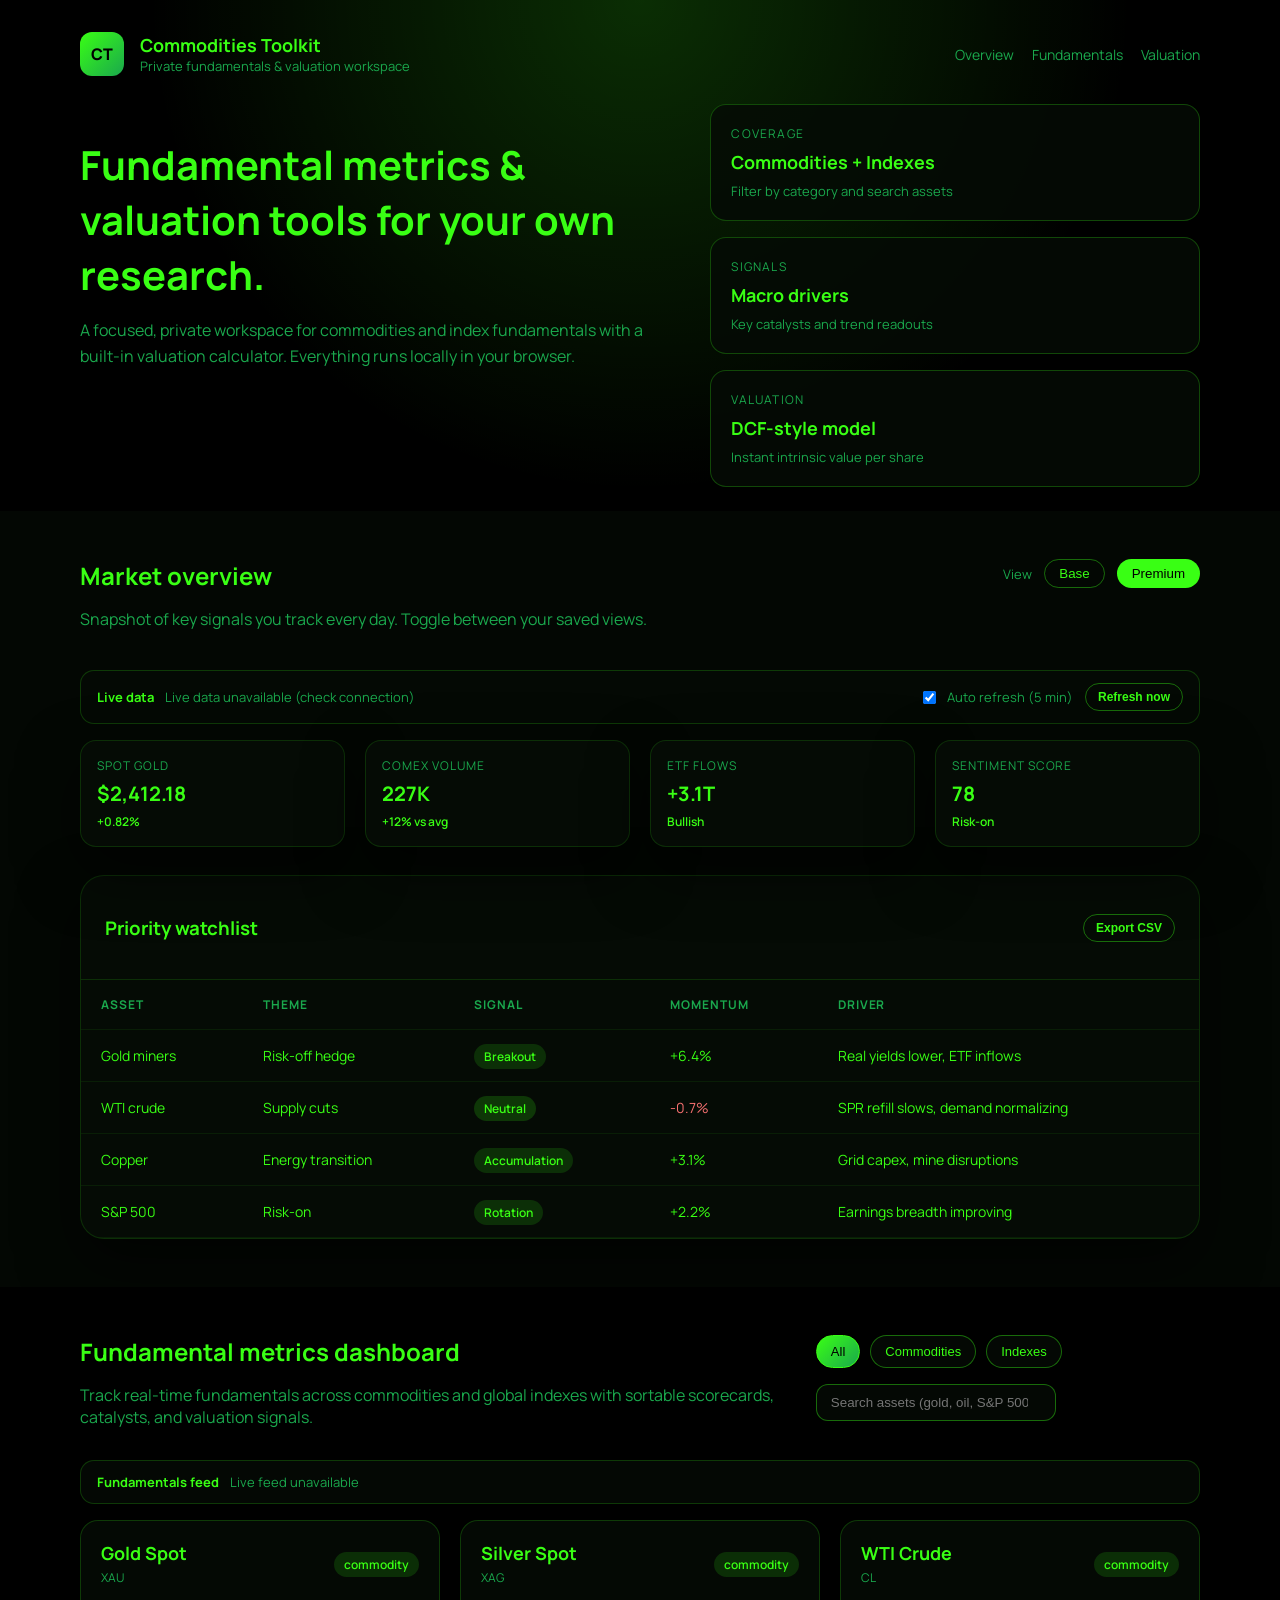
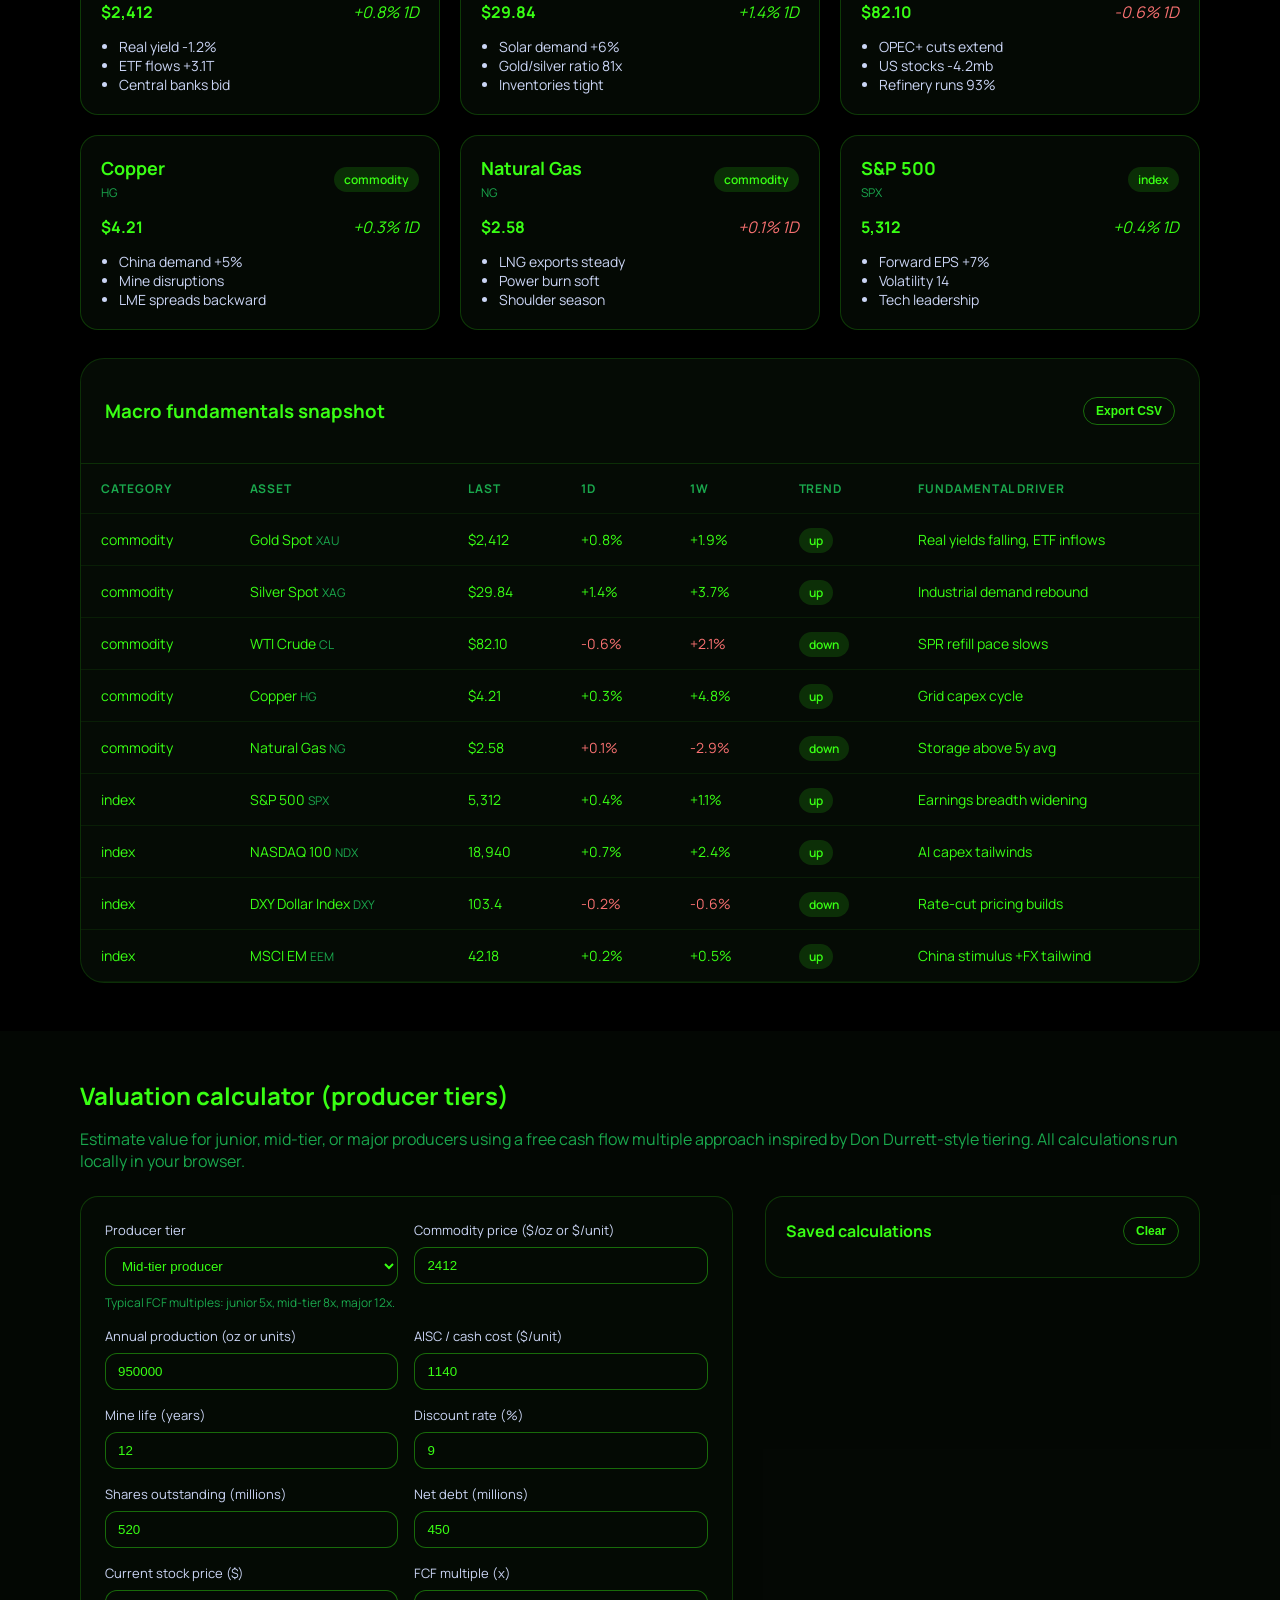
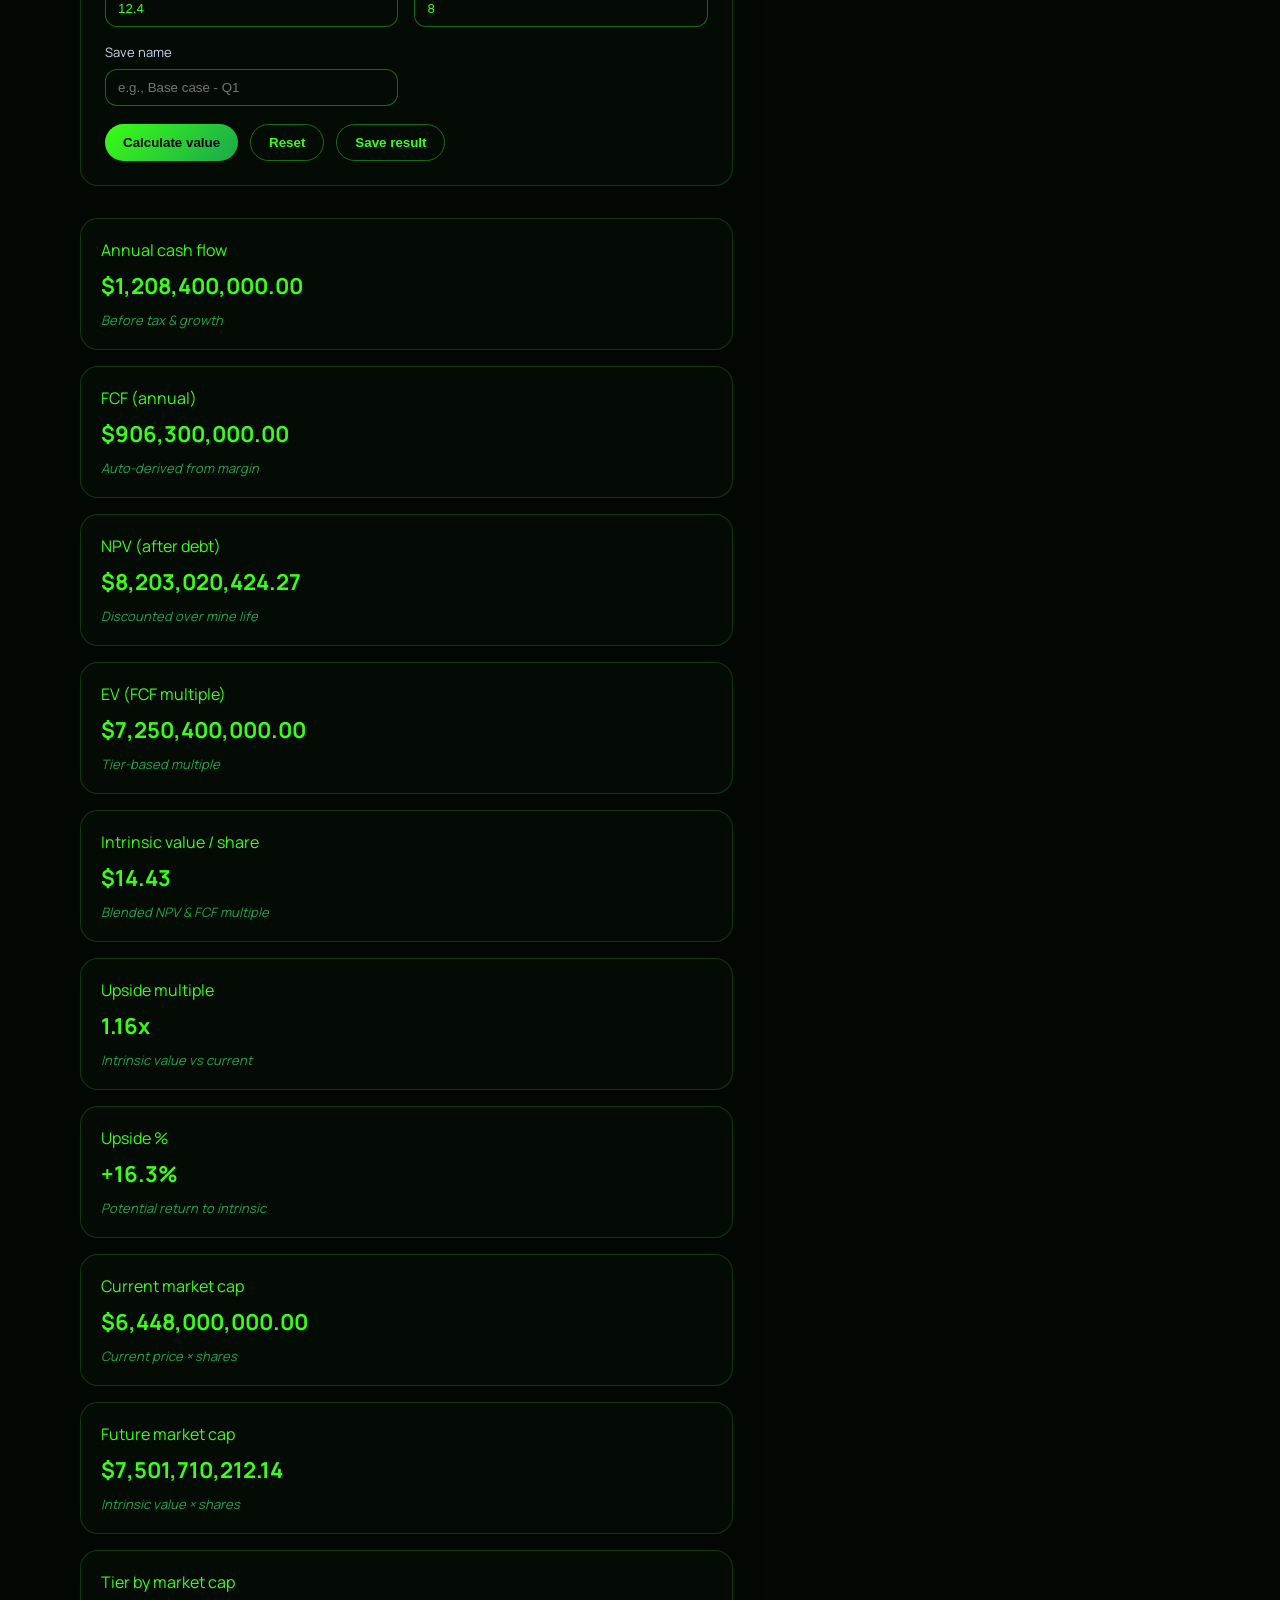
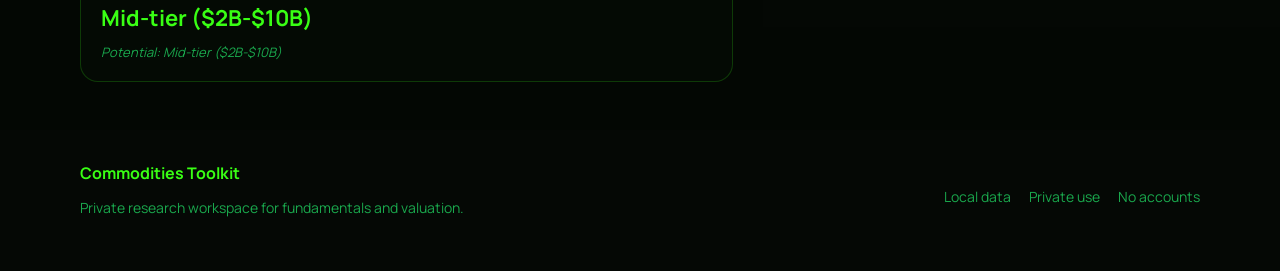
==== public/index.html @ c1f3e191 "Remove TradingView section and refresh fundamentals" ====
<!doctype html>
<html lang="en">
  <head>
    <meta charset="UTF-8" />
    <meta name="viewport" content="width=device-width, initial-scale=1.0" />
    <title>Commodities Toolkit</title>
    <link rel="stylesheet" href="styles.css" />
    <link rel="preconnect" href="https://fonts.googleapis.com" />
    <link rel="preconnect" href="https://fonts.gstatic.com" crossorigin />
    <link
      href="https://fonts.googleapis.com/css2?family=Manrope:wght@300;400;600;700;800&display=swap"
      rel="stylesheet"
    />
  </head>
  <body>
    <header class="app-header">
      <nav class="nav">
        <div class="brand">
          <span class="brand-mark">CT</span>
          <div>
            <div class="brand-name">Commodities Toolkit</div>
            <div class="brand-tag">Private fundamentals &amp; valuation workspace</div>
          </div>
        </div>
        <div class="nav-links">
          <a href="#overview">Overview</a>
          <a href="#fundamentals">Fundamentals</a>
          <a href="#calculator">Valuation</a>
        </div>
      </nav>
      <section class="app-summary">
        <div>
          <h1>Fundamental metrics &amp; valuation tools for your own research.</h1>
          <p class="lead">
            A focused, private workspace for commodities and index fundamentals with a built-in
            valuation calculator. Everything runs locally in your browser.
          </p>
        </div>
        <div class="summary-cards">
          <div class="summary-card">
            <span>Coverage</span>
            <strong>Commodities + Indexes</strong>
            <em>Filter by category and search assets</em>
          </div>
          <div class="summary-card">
            <span>Signals</span>
            <strong>Macro drivers</strong>
            <em>Key catalysts and trend readouts</em>
          </div>
          <div class="summary-card">
            <span>Valuation</span>
            <strong>DCF-style model</strong>
            <em>Instant intrinsic value per share</em>
          </div>
        </div>
      </section>
    </header>

    <main>
      <section id="overview" class="section section-muted">
        <div class="section-title split">
          <div>
            <h2>Market overview</h2>
            <p>Snapshot of key signals you track every day. Toggle between your saved views.</p>
          </div>
          <div class="toggle">
            <span>View</span>
            <button class="toggle-btn" data-mode="standard">Base</button>
            <button class="toggle-btn active" data-mode="premium">Premium</button>
          </div>
        </div>
        <div class="live-status">
          <div>
            <strong>Live data</strong>
            <span id="liveStatus">Last updated: --</span>
          </div>
          <div class="live-controls">
            <label class="live-toggle">
              <input type="checkbox" id="autoRefresh" checked />
              Auto refresh (5 min)
            </label>
            <button class="btn ghost small" id="refreshData">Refresh now</button>
          </div>
        </div>
        <div class="grid four" id="metricGrid"></div>
        <div class="table-card">
          <div class="table-header">
            <h3>Priority watchlist</h3>
            <button class="btn ghost small">Export CSV</button>
          </div>
          <table>
            <thead>
              <tr>
                <th>Asset</th>
                <th>Theme</th>
                <th>Signal</th>
                <th>Momentum</th>
                <th>Driver</th>
              </tr>
            </thead>
            <tbody>
              <tr>
                <td>Gold miners</td>
                <td>Risk-off hedge</td>
                <td><span class="pill">Breakout</span></td>
                <td class="up">+6.4%</td>
                <td>Real yields lower, ETF inflows</td>
              </tr>
              <tr>
                <td>WTI crude</td>
                <td>Supply cuts</td>
                <td><span class="pill warning">Neutral</span></td>
                <td class="down">-0.7%</td>
                <td>SPR refill slows, demand normalizing</td>
              </tr>
              <tr>
                <td>Copper</td>
                <td>Energy transition</td>
                <td><span class="pill">Accumulation</span></td>
                <td class="up">+3.1%</td>
                <td>Grid capex, mine disruptions</td>
              </tr>
              <tr>
                <td>S&amp;P 500</td>
                <td>Risk-on</td>
                <td><span class="pill">Rotation</span></td>
                <td class="up">+2.2%</td>
                <td>Earnings breadth improving</td>
              </tr>
            </tbody>
          </table>
        </div>
      </section>

      <section id="fundamentals" class="section">
        <div class="section-title split">
          <div>
            <h2>Fundamental metrics dashboard</h2>
            <p>
              Track real-time fundamentals across commodities and global indexes with sortable
              scorecards, catalysts, and valuation signals.
            </p>
          </div>
          <div class="filters">
            <div class="filter-buttons">
              <button class="filter-btn active" data-category="all">All</button>
              <button class="filter-btn" data-category="commodity">Commodities</button>
              <button class="filter-btn" data-category="index">Indexes</button>
            </div>
            <input
              id="fundamentalSearch"
              type="search"
              placeholder="Search assets (gold, oil, S&P 500...)"
              aria-label="Search assets"
            />
          </div>
        </div>
        <div class="live-status compact">
          <div>
            <strong>Fundamentals feed</strong>
            <span id="fundamentalsStatus">Awaiting live update</span>
          </div>
        </div>
        <div class="grid three" id="fundamentalCards"></div>
        <div class="table-card">
          <div class="table-header">
            <h3>Macro fundamentals snapshot</h3>
            <button class="btn ghost small">Export CSV</button>
          </div>
          <table>
            <thead>
              <tr>
                <th>Category</th>
                <th>Asset</th>
                <th>Last</th>
                <th>1D</th>
                <th>1W</th>
                <th>Trend</th>
                <th>Fundamental driver</th>
              </tr>
            </thead>
            <tbody id="fundamentalTableBody"></tbody>
          </table>
        </div>
      </section>

      <section id="calculator" class="section section-muted">
        <div class="section-title">
          <h2>Valuation calculator (producer tiers)</h2>
          <p>
            Estimate value for junior, mid-tier, or major producers using a free cash flow multiple
            approach inspired by Don Durrett-style tiering. All calculations run locally in your
            browser.
          </p>
        </div>
        <div class="calculator">
          <form id="valuationForm" class="calculator-form">
            <div class="form-grid">
              <label>
                Producer tier
                <select id="calcTier">
                  <option value="junior">Junior producer</option>
                  <option value="mid" selected>Mid-tier producer</option>
                  <option value="major">Major producer</option>
                </select>
                <span class="field-hint">Typical FCF multiples: junior 5x, mid-tier 8x, major 12x.</span>
              </label>
              <label>
                Commodity price ($/oz or $/unit)
                <input type="number" step="0.01" id="calcPrice" value="2412" required />
              </label>
              <label>
                Annual production (oz or units)
                <input type="number" step="1" id="calcProduction" value="950000" required />
              </label>
              <label>
                AISC / cash cost ($/unit)
                <input type="number" step="0.01" id="calcCost" value="1140" required />
              </label>
              <label>
                Mine life (years)
                <input type="number" step="1" id="calcMineLife" value="12" required />
              </label>
              <label>
                Discount rate (%)
                <input type="number" step="0.1" id="calcDiscount" value="9" required />
              </label>
              <label>
                Shares outstanding (millions)
                <input type="number" step="1" id="calcShares" value="520" required />
              </label>
              <label>
                Net debt (millions)
                <input type="number" step="1" id="calcDebt" value="450" required />
              </label>
              <label>
                Current stock price ($)
                <input type="number" step="0.01" id="calcCurrentPrice" value="12.4" required />
              </label>
              <label>
                FCF multiple (x)
                <input type="number" step="0.1" id="calcFcfMultiple" value="8" required />
              </label>
              <label>
                Save name
                <input type="text" id="calcSaveName" placeholder="e.g., Base case - Q1" />
              </label>
            </div>
            <div class="form-actions">
              <button class="btn" type="submit">Calculate value</button>
              <button class="btn ghost" type="button" id="resetCalc">Reset</button>
              <button class="btn ghost" type="button" id="saveCalc">Save result</button>
            </div>
          </form>
          <div class="saved-results">
            <div class="saved-header">
              <h3>Saved calculations</h3>
              <button class="btn ghost small" type="button" id="clearSaved">Clear</button>
            </div>
            <ul id="savedList"></ul>
          </div>
          <div class="calc-results" id="calcResults">
            <div class="calc-card">
              <span>Annual cash flow</span>
              <strong id="resultCashflow">$1.2B</strong>
              <em>Before tax &amp; growth</em>
            </div>
            <div class="calc-card">
              <span>FCF (annual)</span>
              <strong id="resultFcf">$980M</strong>
              <em>Auto-derived from margin</em>
            </div>
            <div class="calc-card">
              <span>NPV (after debt)</span>
              <strong id="resultNpv">$8.6B</strong>
              <em>Discounted over mine life</em>
            </div>
            <div class="calc-card">
              <span>EV (FCF multiple)</span>
              <strong id="resultEvMultiple">$7.8B</strong>
              <em>Tier-based multiple</em>
            </div>
            <div class="calc-card">
              <span>Intrinsic value / share</span>
              <strong id="resultPerShare">$16.54</strong>
              <em>Blended NPV &amp; FCF multiple</em>
            </div>
            <div class="calc-card">
              <span>Upside multiple</span>
              <strong id="resultUpsideMultiple">1.33x</strong>
              <em>Intrinsic value vs current</em>
            </div>
            <div class="calc-card">
              <span>Upside %</span>
              <strong id="resultUpsidePercent">+33.4%</strong>
              <em>Potential return to intrinsic</em>
            </div>
            <div class="calc-card">
              <span>Current market cap</span>
              <strong id="resultCurrentMcap">$6.4B</strong>
              <em>Current price × shares</em>
            </div>
            <div class="calc-card">
              <span>Future market cap</span>
              <strong id="resultFutureMcap">$8.6B</strong>
              <em>Intrinsic value × shares</em>
            </div>
            <div class="calc-card">
              <span>Tier by market cap</span>
              <strong id="resultTierNow">Mid-tier</strong>
              <em id="resultTierNext">Potential: Major</em>
            </div>
          </div>
        </div>
      </section>

    </main>

    <footer class="footer">
      <div>
        <strong>Commodities Toolkit</strong>
        <p>Private research workspace for fundamentals and valuation.</p>
      </div>
      <div class="footer-links">
        <span>Local data</span>
        <span>Private use</span>
        <span>No accounts</span>
      </div>
    </footer>

    <script src="app.js"></script>
  </body>
</html>
---- public/styles.css ----
:root {
  --bg: #000000;
  --panel: #050b05;
  --accent: #39ff14;
  --gold: #39ff14;
  --text: #39ff14;
  --muted: #1aa84d;
  --shadow: 0 24px 60px rgba(0, 0, 0, 0.6);
}

* {
  box-sizing: border-box;
}

body {
  margin: 0;
  font-family: "Manrope", sans-serif;
  background: var(--bg);
  color: var(--text);
}

a {
  color: inherit;
  text-decoration: none;
}

.app-header {
  padding: 32px 80px 24px;
  background: radial-gradient(circle at top, rgba(57, 255, 20, 0.18), transparent 60%);
}

.nav {
  display: flex;
  align-items: center;
  justify-content: space-between;
  gap: 24px;
}

.brand {
  display: flex;
  align-items: center;
  gap: 16px;
}

.brand-mark {
  width: 44px;
  height: 44px;
  border-radius: 12px;
  background: linear-gradient(135deg, #39ff14, #1aa84d);
  display: grid;
  place-items: center;
  color: #000;
  font-weight: 800;
}

.brand-name {
  font-size: 18px;
  font-weight: 700;
}

.brand-tag {
  font-size: 13px;
  color: var(--muted);
}

.nav-links {
  display: flex;
  align-items: center;
  gap: 18px;
  font-size: 14px;
  color: var(--muted);
}

.app-summary {
  display: grid;
  grid-template-columns: minmax(0, 1.1fr) minmax(0, 0.9fr);
  gap: 32px;
  margin-top: 28px;
}

.app-summary h1 {
  font-size: 40px;
  margin-bottom: 16px;
}

.lead {
  color: var(--muted);
  font-size: 16px;
  line-height: 1.6;
}

.summary-cards {
  display: grid;
  gap: 16px;
}

.summary-card {
  padding: 20px;
  border-radius: 16px;
  background: rgba(5, 11, 5, 0.85);
  border: 1px solid rgba(57, 255, 20, 0.25);
  display: grid;
  gap: 8px;
}

.summary-card span {
  color: var(--muted);
  font-size: 12px;
  text-transform: uppercase;
  letter-spacing: 0.1em;
}

.summary-card strong {
  font-size: 18px;
}

.summary-card em {
  font-style: normal;
  color: var(--muted);
  font-size: 13px;
}

.section {
  padding: 48px 80px;
}

.section-muted {
  background: rgba(5, 11, 5, 0.7);
}

.section-title {
  margin-bottom: 24px;
}

.section-title h2 {
  margin: 0 0 10px;
}

.section-title p {
  color: var(--muted);
}

.section-title.split {
  display: flex;
  align-items: flex-start;
  justify-content: space-between;
  gap: 24px;
}

.live-status {
  display: flex;
  align-items: center;
  justify-content: space-between;
  gap: 16px;
  padding: 12px 16px;
  border-radius: 14px;
  background: rgba(5, 11, 5, 0.8);
  border: 1px solid rgba(57, 255, 20, 0.2);
  margin-bottom: 16px;
  font-size: 13px;
  color: var(--muted);
}

.live-status strong {
  color: var(--text);
  margin-right: 8px;
}

.live-status.compact {
  margin-top: -8px;
}

.live-controls {
  display: flex;
  align-items: center;
  gap: 12px;
}

.live-toggle {
  display: flex;
  align-items: center;
  gap: 8px;
  cursor: pointer;
}

.grid {
  display: grid;
  gap: 20px;
}

.grid.four {
  grid-template-columns: repeat(4, minmax(0, 1fr));
}

.grid.three {
  grid-template-columns: repeat(3, minmax(0, 1fr));
}

.btn {
  border: none;
  background: linear-gradient(135deg, #39ff14, #1aa84d);
  color: #000;
  padding: 10px 18px;
  border-radius: 999px;
  font-weight: 700;
  cursor: pointer;
}

.btn.ghost {
  background: transparent;
  border: 1px solid rgba(57, 255, 20, 0.4);
  color: var(--text);
}

.btn.small {
  padding: 6px 12px;
  font-size: 12px;
}

.toggle {
  display: flex;
  align-items: center;
  gap: 12px;
  color: var(--muted);
  font-size: 13px;
}

.toggle-btn {
  padding: 6px 14px;
  border-radius: 999px;
  border: 1px solid rgba(57, 255, 20, 0.4);
  background: transparent;
  color: var(--text);
  cursor: pointer;
}

.toggle-btn.active {
  background: var(--gold);
  color: #000;
  border-color: transparent;
}

.metric {
  background: var(--panel);
  border-radius: 16px;
  padding: 16px;
  display: grid;
  gap: 6px;
  box-shadow: var(--shadow);
  border: 1px solid rgba(57, 255, 20, 0.15);
}

.metric span {
  color: var(--muted);
  font-size: 12px;
  text-transform: uppercase;
  letter-spacing: 0.08em;
}

.metric strong {
  font-size: 20px;
}

.metric em {
  font-style: normal;
  font-weight: 600;
  font-size: 12px;
}

.up {
  color: var(--accent);
}

.down {
  color: #f87171;
}

.table-card {
  margin-top: 28px;
  background: var(--panel);
  border-radius: 24px;
  overflow: hidden;
  box-shadow: var(--shadow);
  border: 1px solid rgba(57, 255, 20, 0.15);
}

.table-header {
  display: flex;
  justify-content: space-between;
  align-items: center;
  padding: 20px 24px;
  border-bottom: 1px solid rgba(57, 255, 20, 0.15);
}

.filters {
  display: flex;
  align-items: center;
  gap: 16px;
  flex-wrap: wrap;
}

.filter-buttons {
  display: flex;
  gap: 10px;
  flex-wrap: wrap;
}

.filter-btn {
  border: 1px solid rgba(57, 255, 20, 0.4);
  background: rgba(5, 11, 5, 0.8);
  color: var(--text);
  padding: 8px 14px;
  border-radius: 999px;
  font-size: 13px;
  cursor: pointer;
  transition: all 0.2s ease;
}

.filter-btn.active,
.filter-btn:hover {
  border-color: #39ff14;
  color: #000;
  background: linear-gradient(135deg, #39ff14, #1aa84d);
}

#fundamentalSearch {
  background: rgba(5, 11, 5, 0.8);
  border: 1px solid rgba(57, 255, 20, 0.4);
  color: var(--text);
  padding: 10px 14px;
  border-radius: 12px;
  min-width: 240px;
}

.dashboard-card {
  background: rgba(5, 11, 5, 0.85);
  border: 1px solid rgba(57, 255, 20, 0.2);
  border-radius: 18px;
  padding: 20px;
  display: flex;
  flex-direction: column;
  gap: 14px;
}

.dashboard-header {
  display: flex;
  align-items: center;
  justify-content: space-between;
  gap: 16px;
}

.dashboard-header h3 {
  margin: 0;
  font-size: 18px;
}

.ticker {
  font-size: 12px;
  color: var(--muted);
}

.dashboard-price {
  display: flex;
  align-items: baseline;
  justify-content: space-between;
  gap: 12px;
}

.dashboard-card ul {
  margin: 0;
  padding-left: 18px;
  color: #cbd5f5;
  font-size: 14px;
}

.calculator {
  display: grid;
  grid-template-columns: minmax(0, 1.2fr) minmax(0, 0.8fr);
  gap: 32px;
  align-items: start;
}

.saved-results {
  background: rgba(5, 11, 5, 0.85);
  border: 1px solid rgba(57, 255, 20, 0.2);
  border-radius: 18px;
  padding: 20px;
  display: grid;
  gap: 12px;
}

.saved-header {
  display: flex;
  align-items: center;
  justify-content: space-between;
  gap: 12px;
}

.saved-results h3 {
  margin: 0;
  font-size: 16px;
}

#savedList {
  list-style: none;
  padding: 0;
  margin: 0;
  display: grid;
  gap: 10px;
}

.saved-item {
  display: flex;
  align-items: center;
  justify-content: space-between;
  gap: 12px;
  padding: 12px 14px;
  border-radius: 12px;
  border: 1px solid rgba(57, 255, 20, 0.2);
  background: rgba(0, 0, 0, 0.6);
}

.saved-item strong {
  display: block;
}

.saved-item span {
  font-size: 12px;
  color: var(--muted);
}

.calculator-form {
  background: rgba(5, 11, 5, 0.85);
  border: 1px solid rgba(57, 255, 20, 0.2);
  border-radius: 18px;
  padding: 24px;
}

.form-grid {
  display: grid;
  grid-template-columns: repeat(auto-fit, minmax(220px, 1fr));
  gap: 16px;
}

.calculator-form label {
  display: flex;
  flex-direction: column;
  gap: 8px;
  font-size: 13px;
  color: #cbd5f5;
}

.field-hint {
  color: var(--muted);
  font-size: 12px;
}

.calculator-form input,
.calculator-form select {
  padding: 10px 12px;
  border-radius: 12px;
  border: 1px solid rgba(57, 255, 20, 0.4);
  background: rgba(5, 11, 5, 0.9);
  color: var(--text);
}

.form-actions {
  display: flex;
  gap: 12px;
  margin-top: 18px;
}

.calc-results {
  display: grid;
  gap: 16px;
}

.calc-card {
  background: rgba(5, 11, 5, 0.85);
  border: 1px solid rgba(57, 255, 20, 0.2);
  border-radius: 18px;
  padding: 20px;
  display: flex;
  flex-direction: column;
  gap: 10px;
}

.calc-card strong {
  font-size: 22px;
}

.calc-card em {
  color: var(--muted);
  font-size: 13px;
}

table {
  width: 100%;
  border-collapse: collapse;
  font-size: 14px;
}

th,
td {
  padding: 16px 20px;
  text-align: left;
  border-bottom: 1px solid rgba(57, 255, 20, 0.08);
}

th {
  color: var(--muted);
  font-size: 12px;
  text-transform: uppercase;
  letter-spacing: 0.08em;
}

.pill {
  background: rgba(57, 255, 20, 0.15);
  color: var(--accent);
  padding: 4px 10px;
  border-radius: 999px;
  font-size: 12px;
  font-weight: 600;
}

.pill.warning {
  background: rgba(57, 255, 20, 0.18);
  color: var(--gold);
}

.footer {
  padding: 32px 80px 40px;
  background: #050805;
  display: flex;
  align-items: center;
  justify-content: space-between;
  gap: 24px;
}

.footer p {
  color: var(--muted);
  font-size: 14px;
}

.footer-links {
  display: flex;
  gap: 18px;
  color: var(--muted);
  font-size: 14px;
}

@media (max-width: 1100px) {
  .app-header,
  .section,
  .footer {
    padding: 32px 40px;
  }

  .app-summary {
    grid-template-columns: 1fr;
  }

  .grid.three,
  .grid.four {
    grid-template-columns: repeat(2, minmax(0, 1fr));
  }

  .calculator {
    grid-template-columns: 1fr;
  }
}

@media (max-width: 820px) {
  .nav {
    flex-direction: column;
    align-items: flex-start;
  }

  .nav-links {
    flex-wrap: wrap;
  }

  .grid.three,
  .grid.four {
    grid-template-columns: 1fr;
  }

  .section-title.split {
    flex-direction: column;
    align-items: flex-start;
  }

  .footer {
    flex-direction: column;
    align-items: flex-start;
  }
}

@media (max-width: 600px) {
  .app-header,
  .section,
  .footer {
    padding: 24px 20px;
  }

  .app-summary h1 {
    font-size: 32px;
  }
}
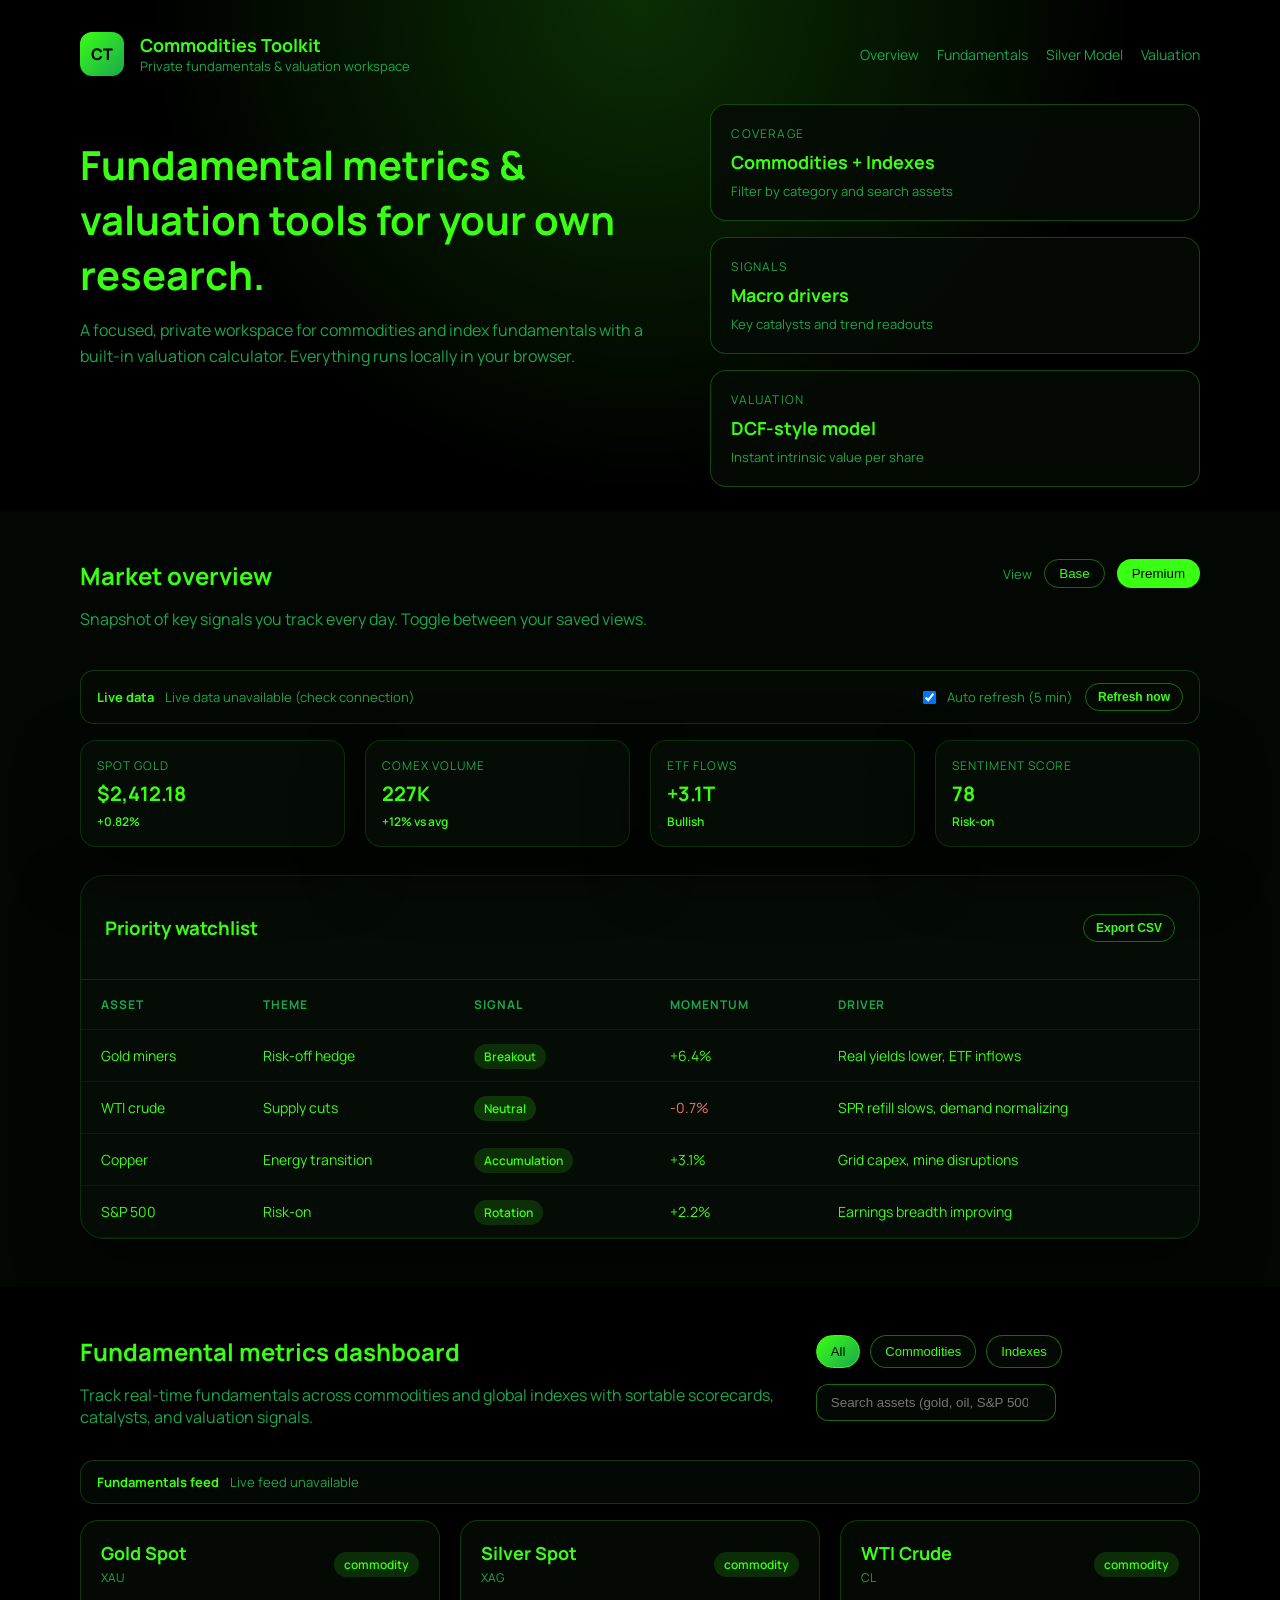
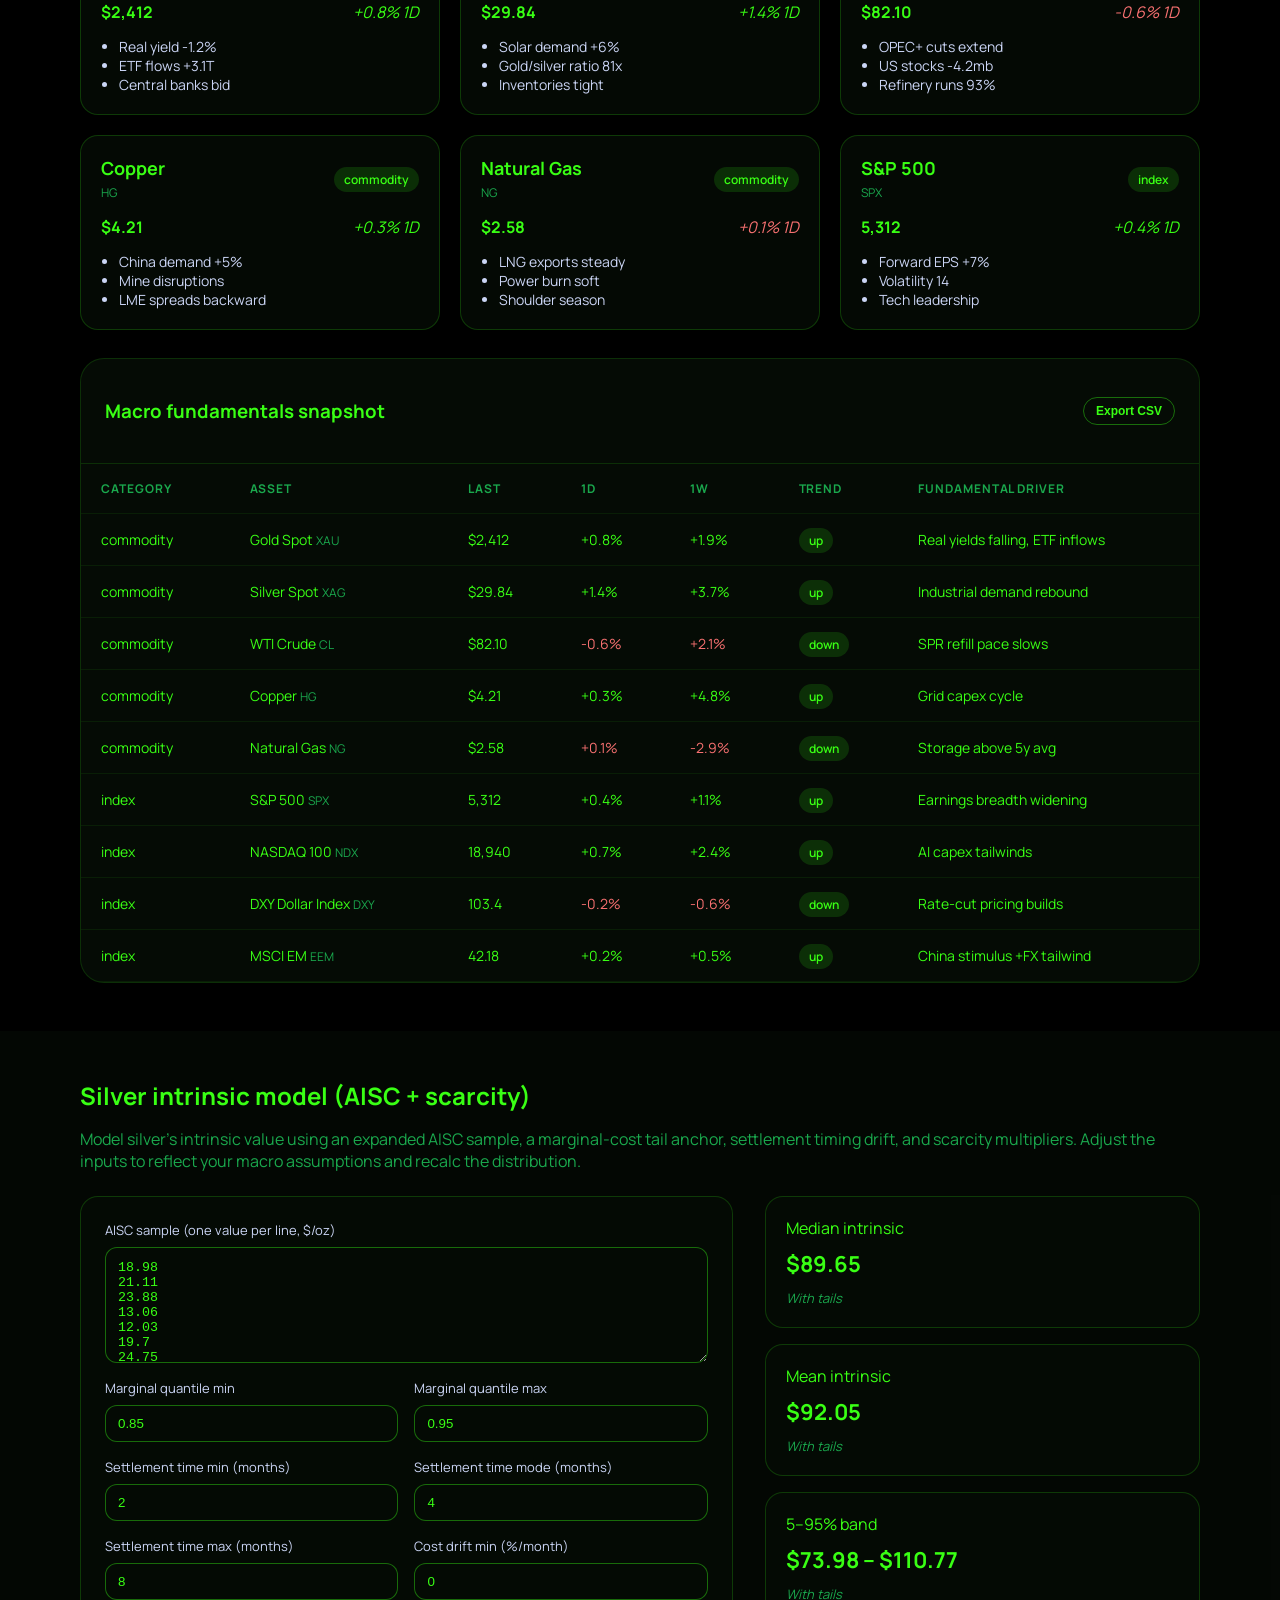
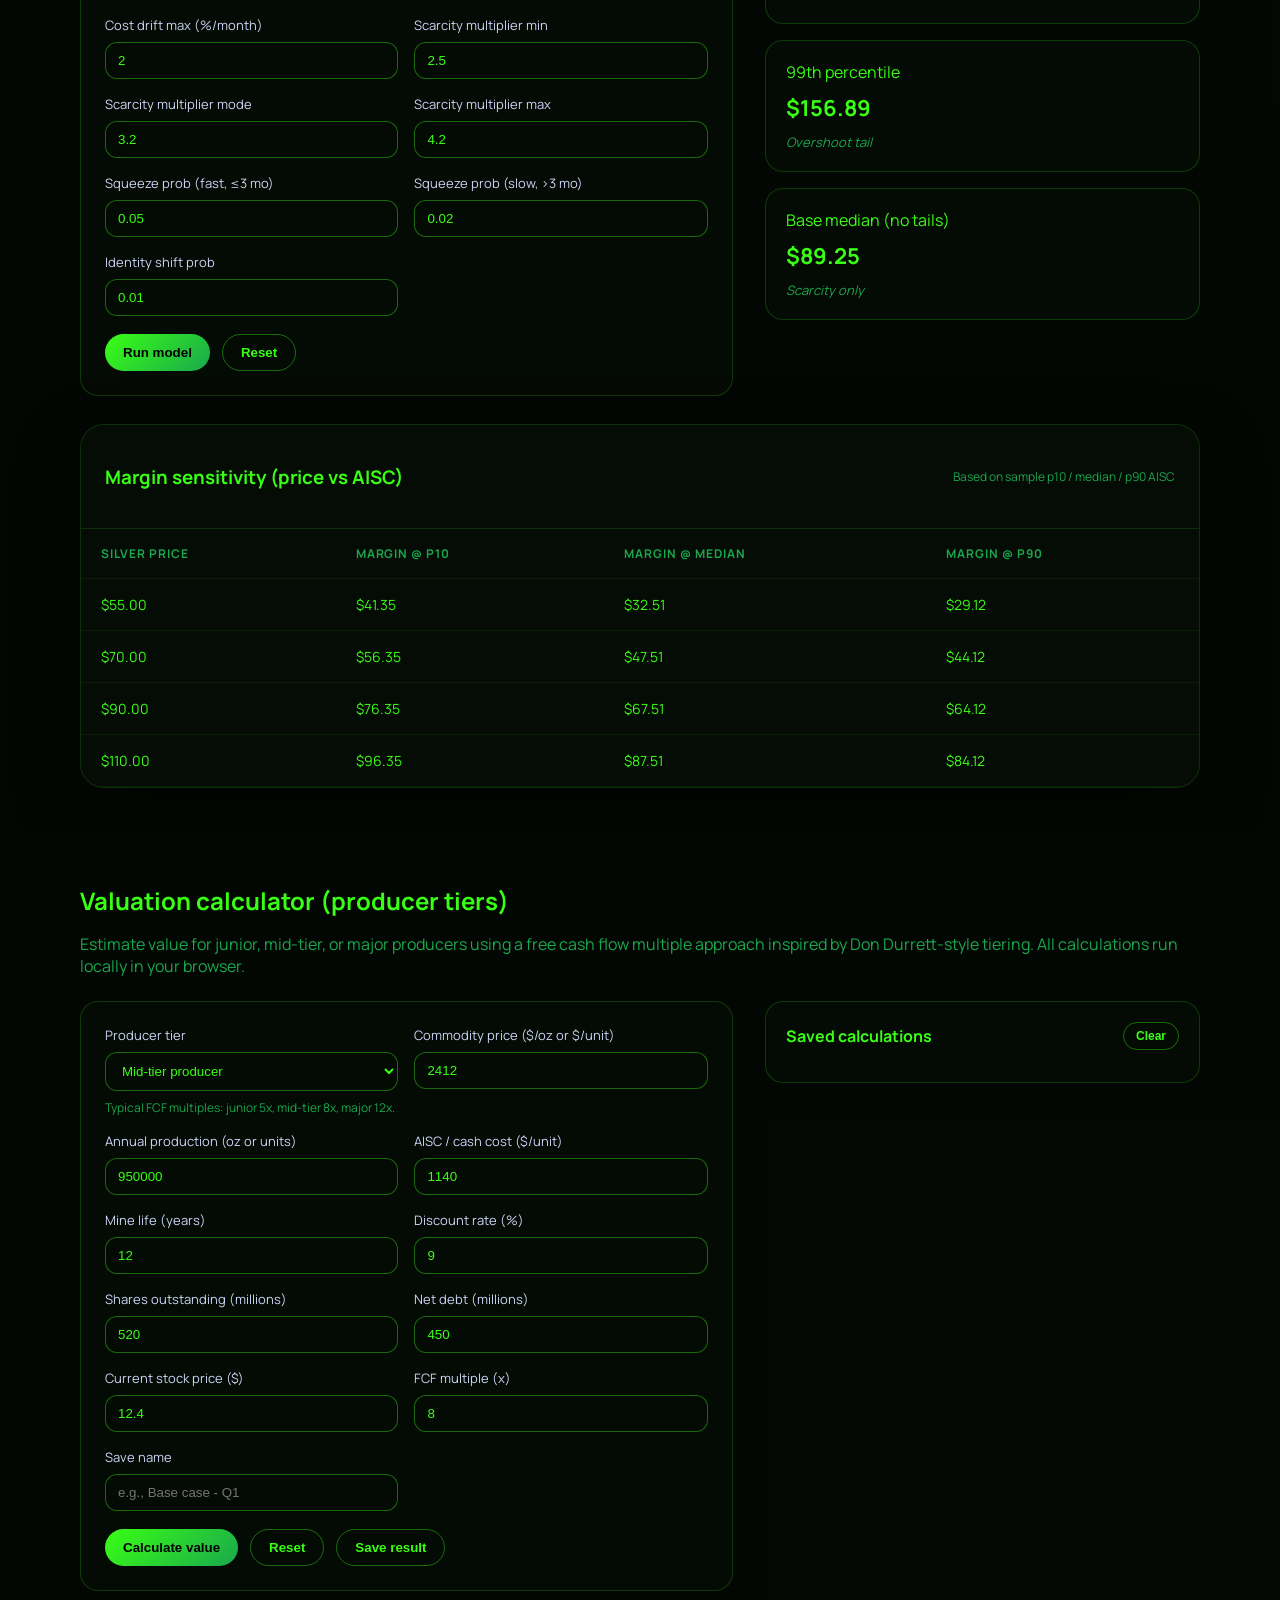
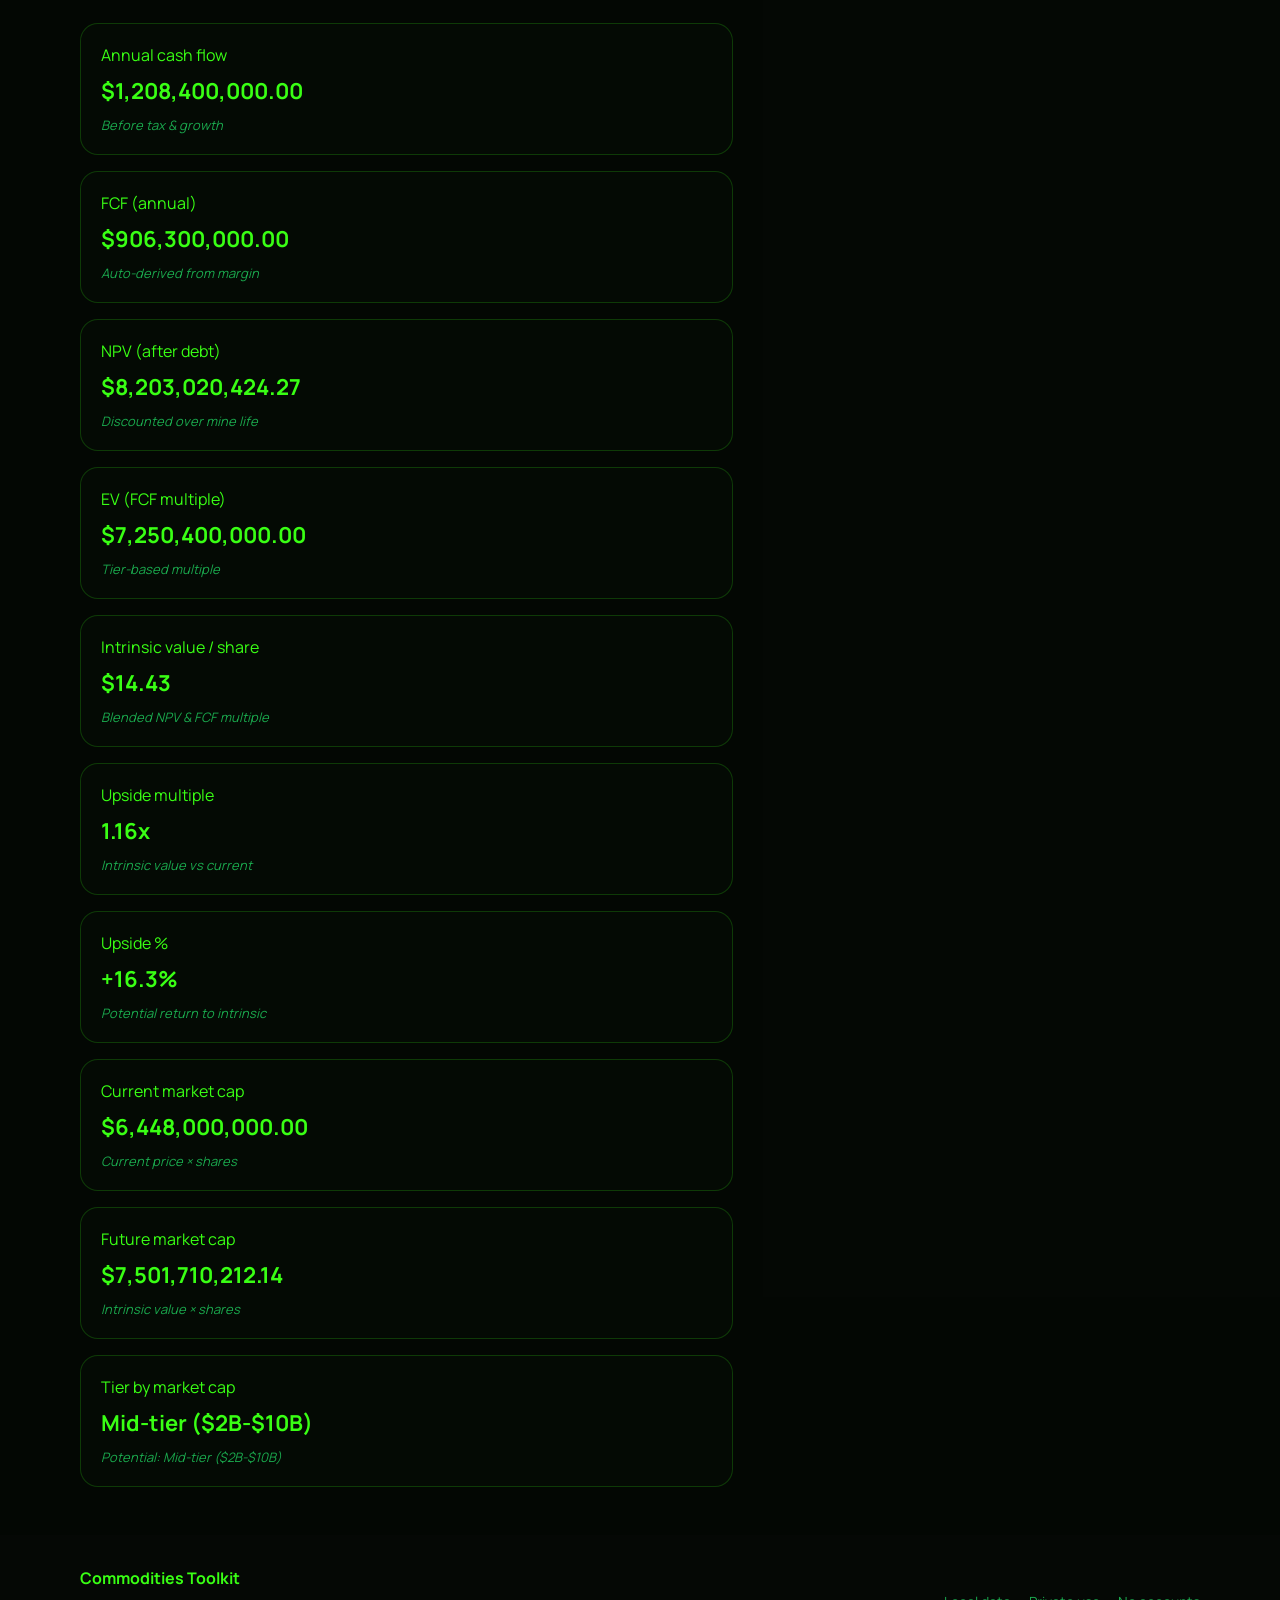
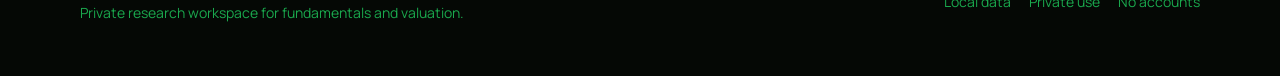
==== commit a2feee0d: "Add silver intrinsic model tab" ====
--- a/public/index.html
+++ b/public/index.html
@@ -25,6 +25,7 @@
         <div class="nav-links">
           <a href="#overview">Overview</a>
           <a href="#fundamentals">Fundamentals</a>
+          <a href="#silver-model">Silver Model</a>
           <a href="#calculator">Valuation</a>
         </div>
       </nav>
@@ -180,6 +181,127 @@
               </tr>
             </thead>
             <tbody id="fundamentalTableBody"></tbody>
+          </table>
+        </div>
+      </section>
+
+      <section id="silver-model" class="section section-muted">
+        <div class="section-title">
+          <h2>Silver intrinsic model (AISC + scarcity)</h2>
+          <p>
+            Model silver’s intrinsic value using an expanded AISC sample, a marginal-cost tail
+            anchor, settlement timing drift, and scarcity multipliers. Adjust the inputs to reflect
+            your macro assumptions and recalc the distribution.
+          </p>
+        </div>
+        <div class="calculator">
+          <form id="silverModelForm" class="calculator-form">
+            <div class="form-grid">
+              <label class="span-two">
+                AISC sample (one value per line, $/oz)
+                <textarea id="silverAiscSample" rows="6"></textarea>
+              </label>
+              <label>
+                Marginal quantile min
+                <input type="number" step="0.01" id="silverQuantileMin" value="0.85" required />
+              </label>
+              <label>
+                Marginal quantile max
+                <input type="number" step="0.01" id="silverQuantileMax" value="0.95" required />
+              </label>
+              <label>
+                Settlement time min (months)
+                <input type="number" step="0.1" id="silverSettleMin" value="2" required />
+              </label>
+              <label>
+                Settlement time mode (months)
+                <input type="number" step="0.1" id="silverSettleMode" value="4" required />
+              </label>
+              <label>
+                Settlement time max (months)
+                <input type="number" step="0.1" id="silverSettleMax" value="8" required />
+              </label>
+              <label>
+                Cost drift min (%/month)
+                <input type="number" step="0.1" id="silverDriftMin" value="0" required />
+              </label>
+              <label>
+                Cost drift max (%/month)
+                <input type="number" step="0.1" id="silverDriftMax" value="2" required />
+              </label>
+              <label>
+                Scarcity multiplier min
+                <input type="number" step="0.1" id="silverMultMin" value="2.5" required />
+              </label>
+              <label>
+                Scarcity multiplier mode
+                <input type="number" step="0.1" id="silverMultMode" value="3.2" required />
+              </label>
+              <label>
+                Scarcity multiplier max
+                <input type="number" step="0.1" id="silverMultMax" value="4.2" required />
+              </label>
+              <label>
+                Squeeze prob (fast, ≤3 mo)
+                <input type="number" step="0.01" id="silverSqueezeFast" value="0.05" required />
+              </label>
+              <label>
+                Squeeze prob (slow, >3 mo)
+                <input type="number" step="0.01" id="silverSqueezeSlow" value="0.02" required />
+              </label>
+              <label>
+                Identity shift prob
+                <input type="number" step="0.01" id="silverIdentityProb" value="0.01" required />
+              </label>
+            </div>
+            <div class="form-actions">
+              <button class="btn" type="submit">Run model</button>
+              <button class="btn ghost" type="button" id="silverReset">Reset</button>
+            </div>
+          </form>
+          <div class="calc-results" id="silverResults">
+            <div class="calc-card">
+              <span>Median intrinsic</span>
+              <strong id="silverMedian">$--</strong>
+              <em>With tails</em>
+            </div>
+            <div class="calc-card">
+              <span>Mean intrinsic</span>
+              <strong id="silverMean">$--</strong>
+              <em>With tails</em>
+            </div>
+            <div class="calc-card">
+              <span>5–95% band</span>
+              <strong id="silverBand">$--</strong>
+              <em>With tails</em>
+            </div>
+            <div class="calc-card">
+              <span>99th percentile</span>
+              <strong id="silverP99">$--</strong>
+              <em>Overshoot tail</em>
+            </div>
+            <div class="calc-card">
+              <span>Base median (no tails)</span>
+              <strong id="silverBaseMedian">$--</strong>
+              <em>Scarcity only</em>
+            </div>
+          </div>
+        </div>
+        <div class="table-card">
+          <div class="table-header">
+            <h3>Margin sensitivity (price vs AISC)</h3>
+            <span class="table-note">Based on sample p10 / median / p90 AISC</span>
+          </div>
+          <table>
+            <thead>
+              <tr>
+                <th>Silver price</th>
+                <th>Margin @ p10</th>
+                <th>Margin @ median</th>
+                <th>Margin @ p90</th>
+              </tr>
+            </thead>
+            <tbody id="silverMarginTable"></tbody>
           </table>
         </div>
       </section>
--- a/public/styles.css
+++ b/public/styles.css
@@ -464,6 +464,24 @@
   color: var(--text);
 }
 
+.calculator-form textarea {
+  padding: 12px;
+  border-radius: 12px;
+  border: 1px solid rgba(57, 255, 20, 0.4);
+  background: rgba(5, 11, 5, 0.9);
+  color: var(--text);
+  resize: vertical;
+}
+
+.form-grid .span-two {
+  grid-column: span 2;
+}
+
+.table-note {
+  color: var(--muted);
+  font-size: 12px;
+}
+
 .form-actions {
   display: flex;
   gap: 12px;
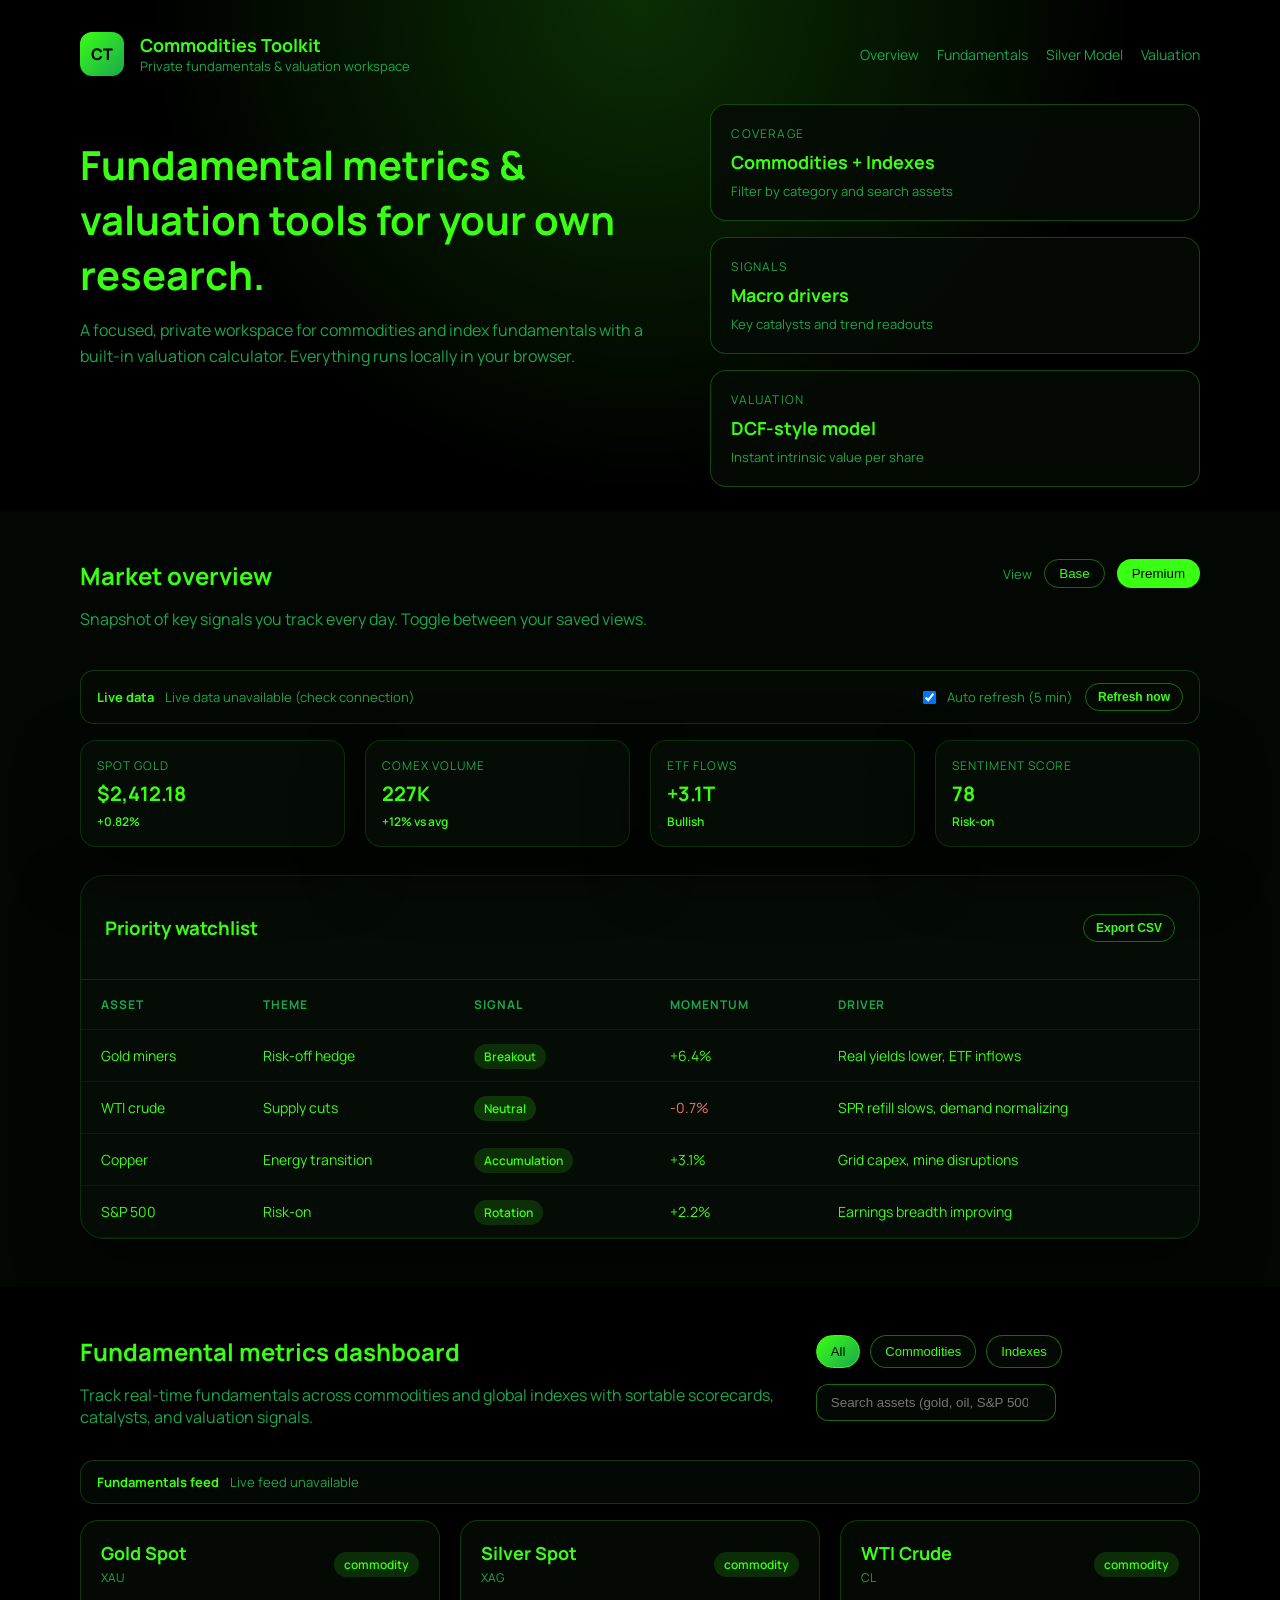
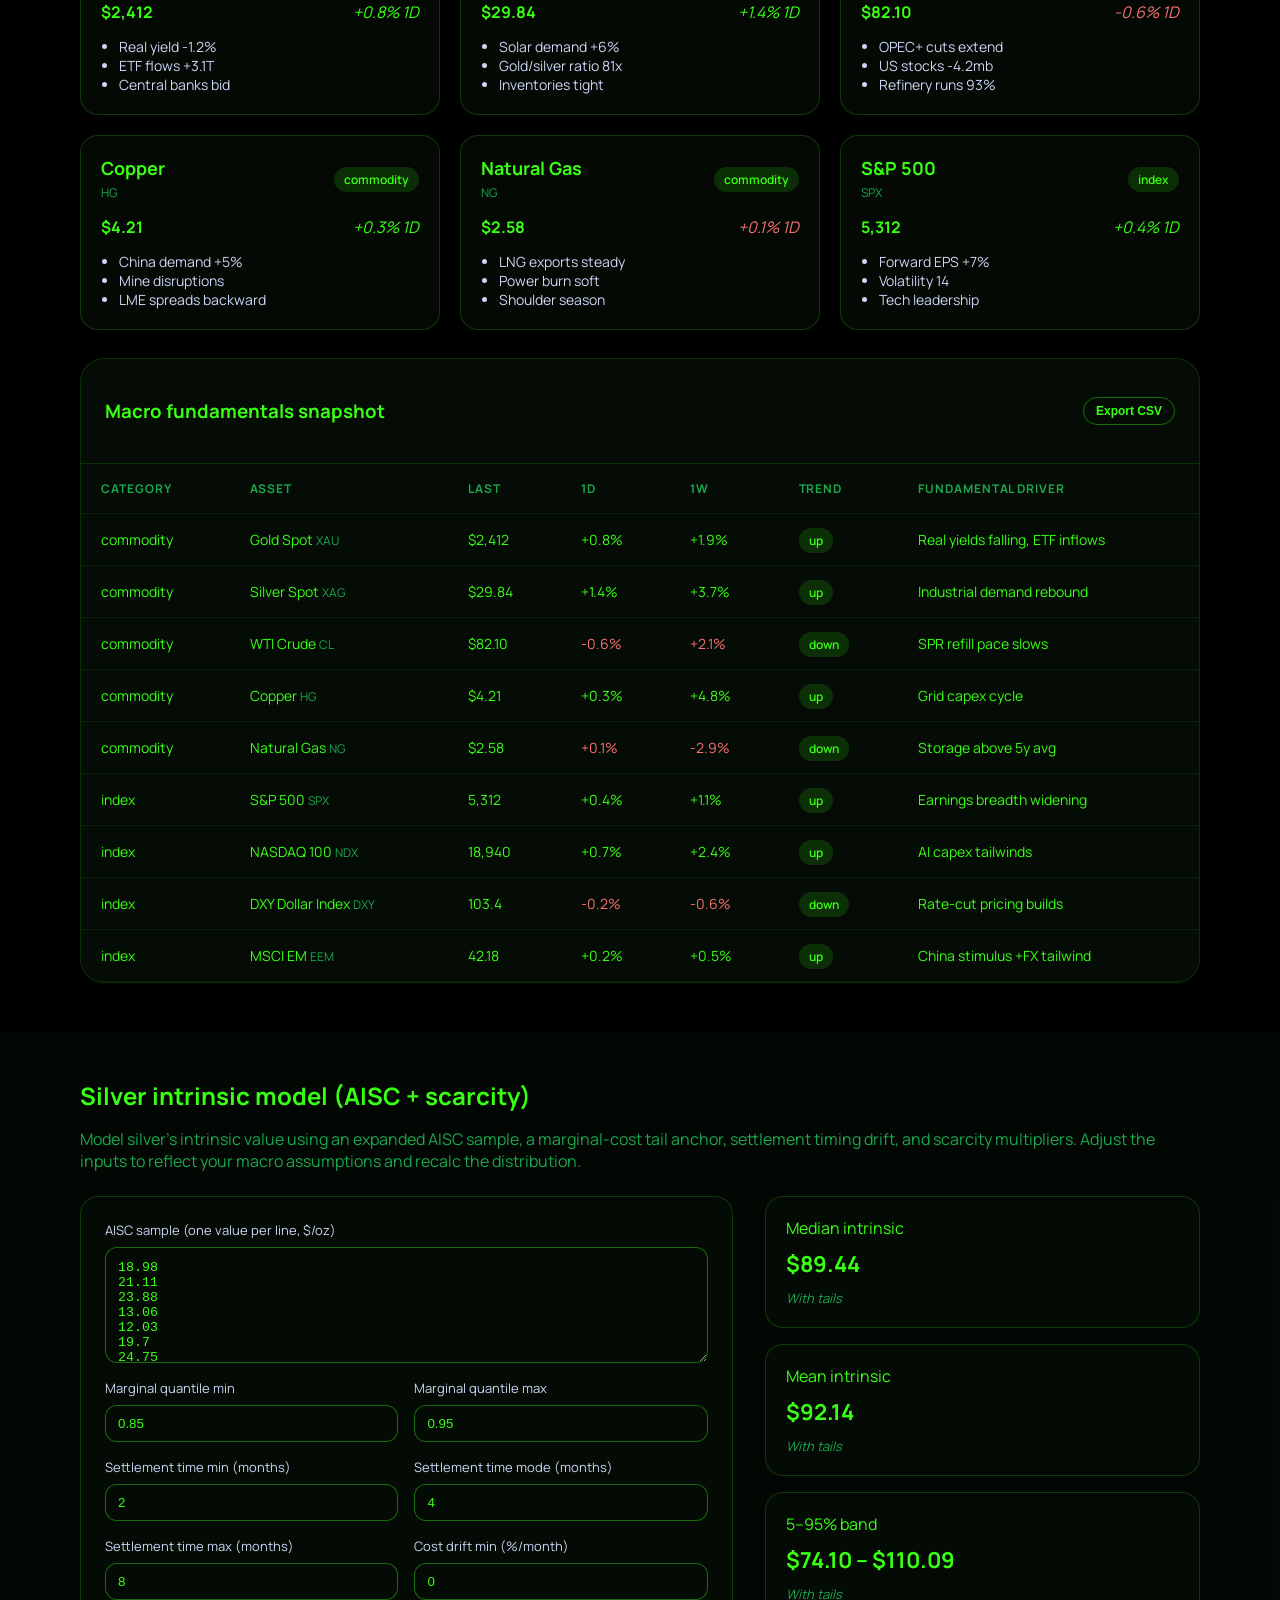
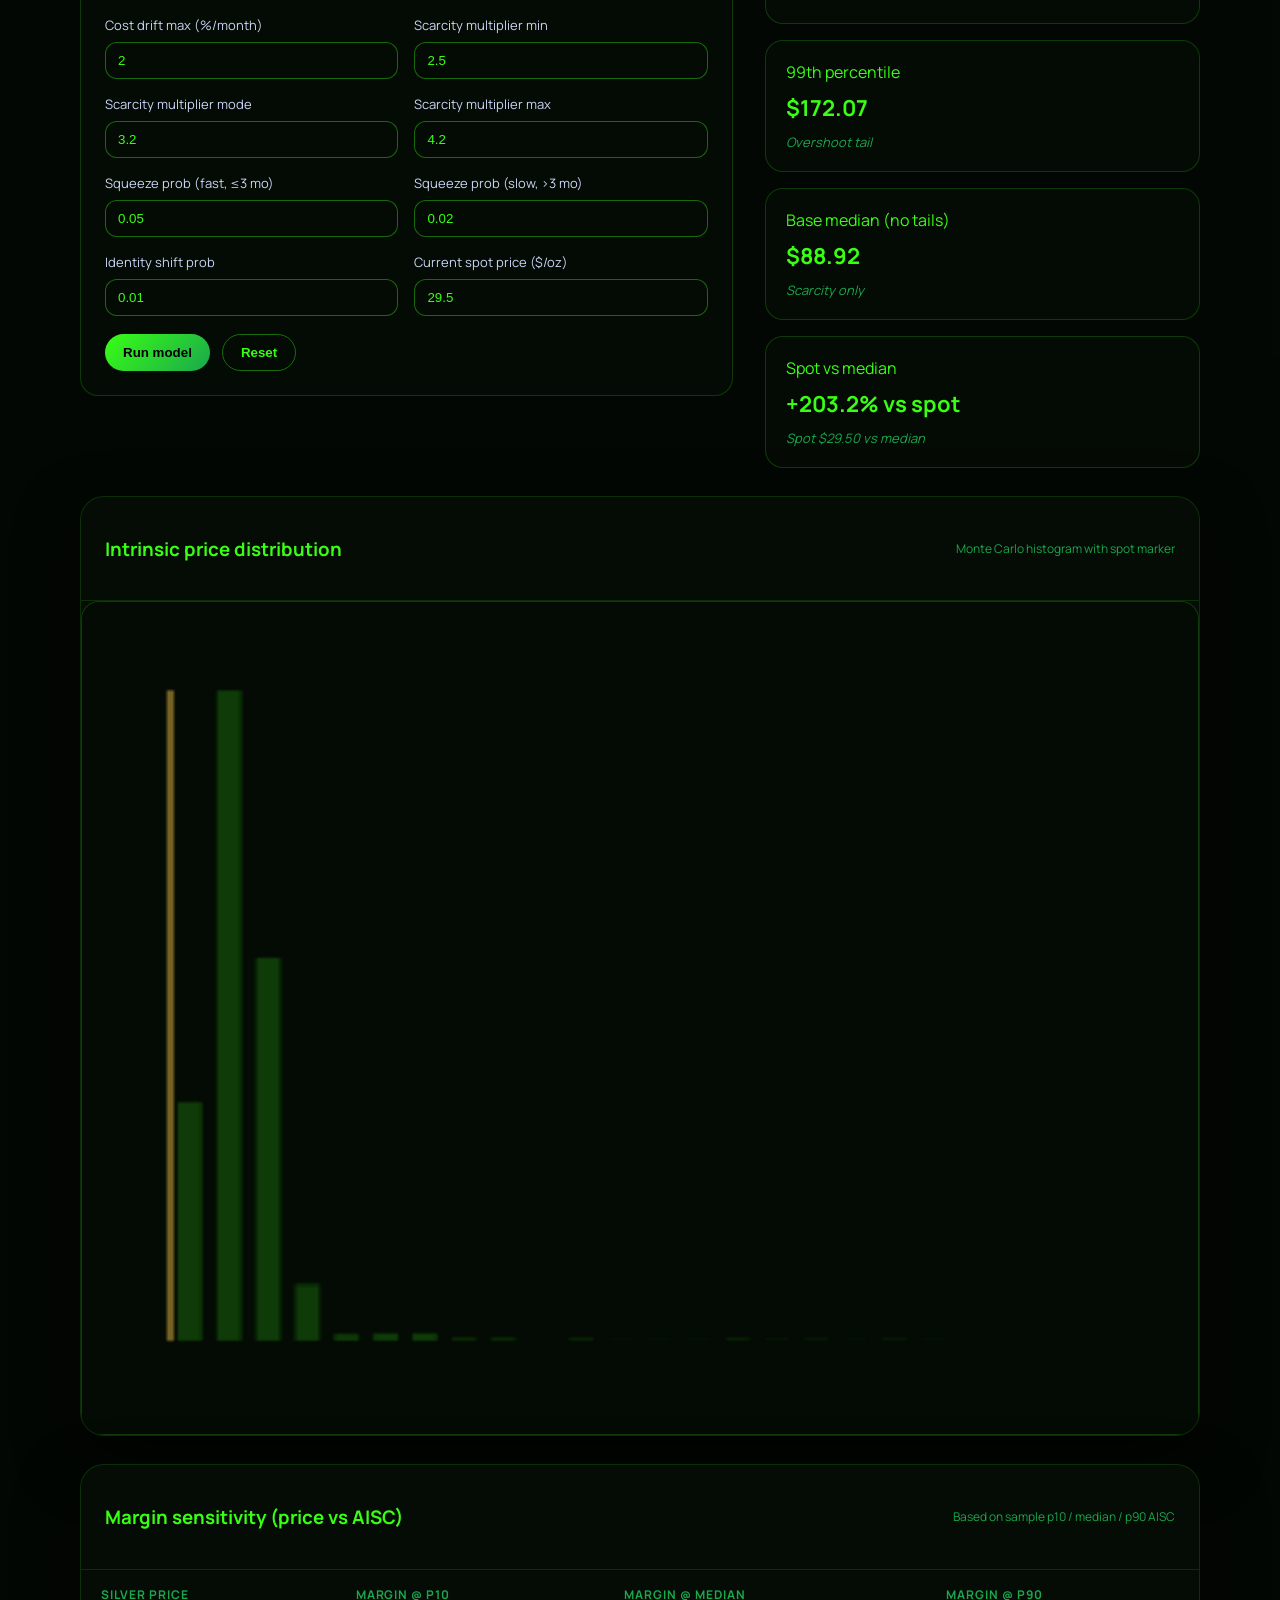
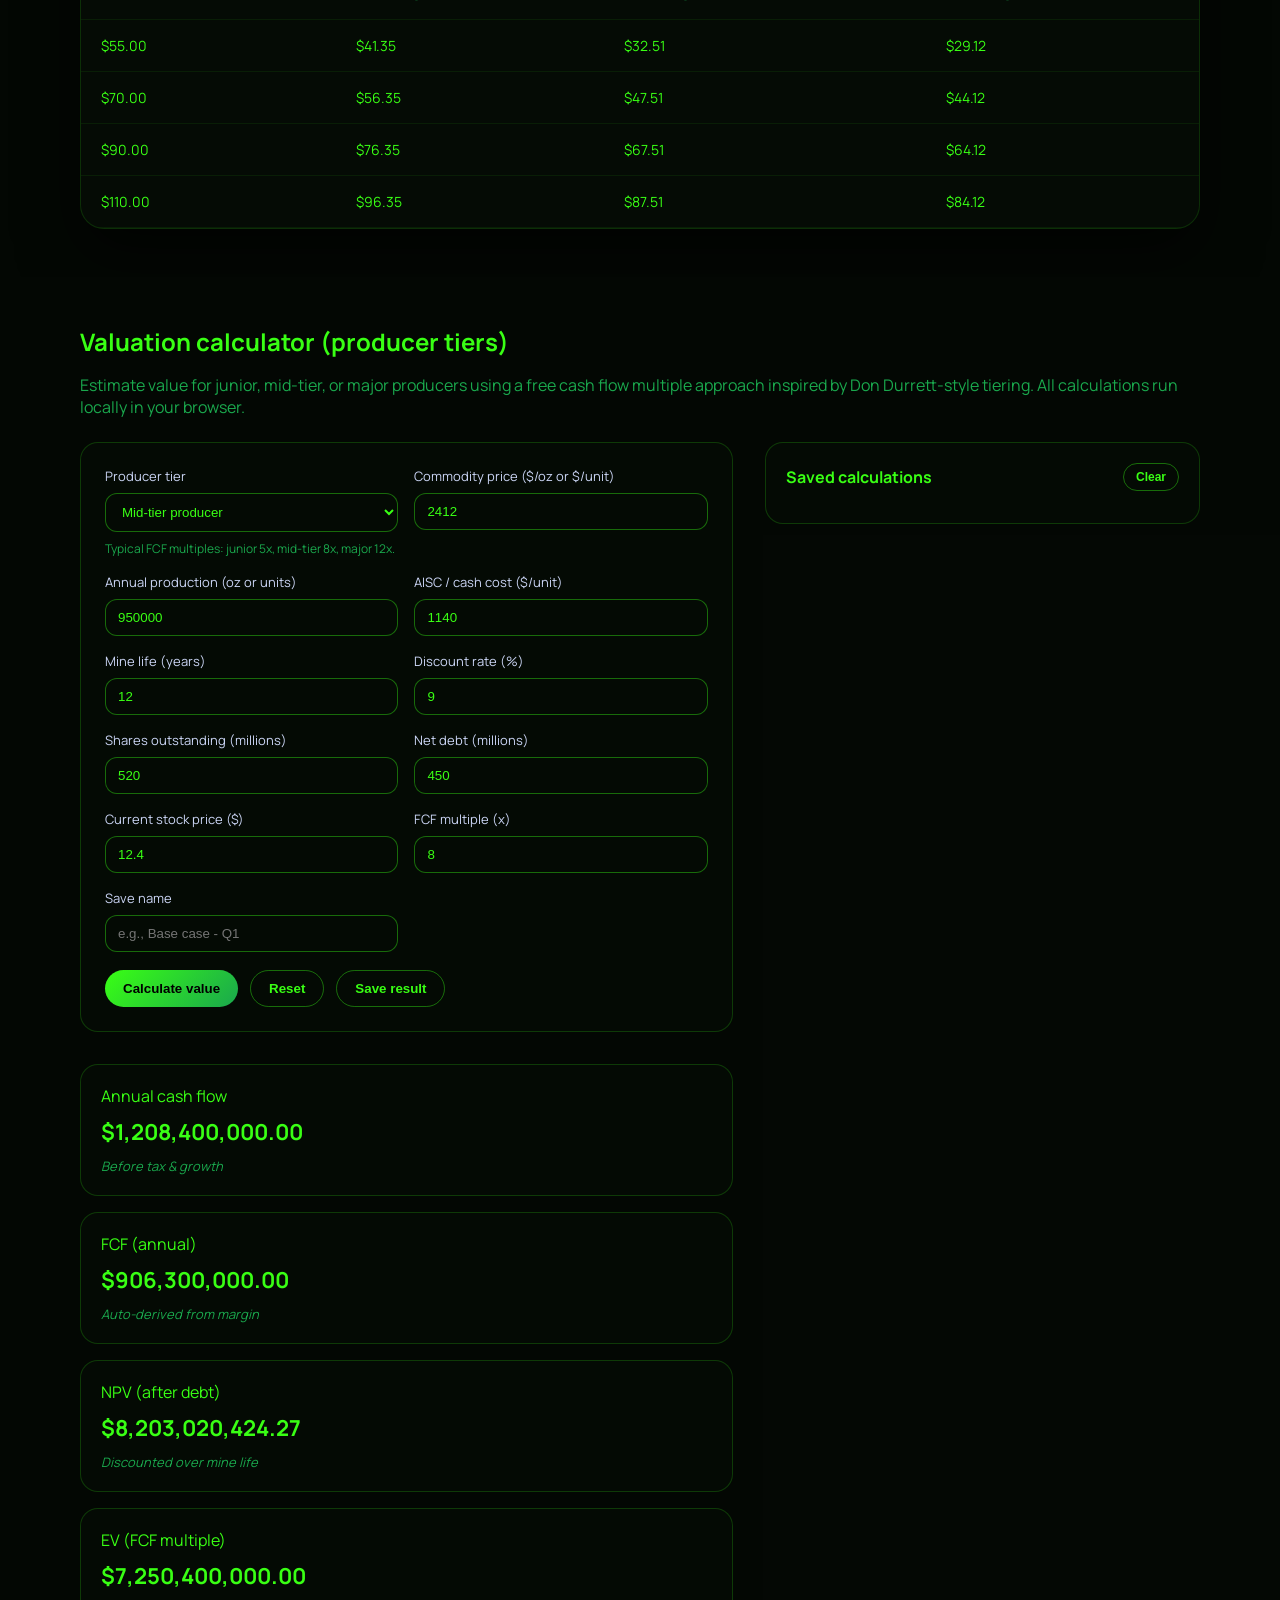
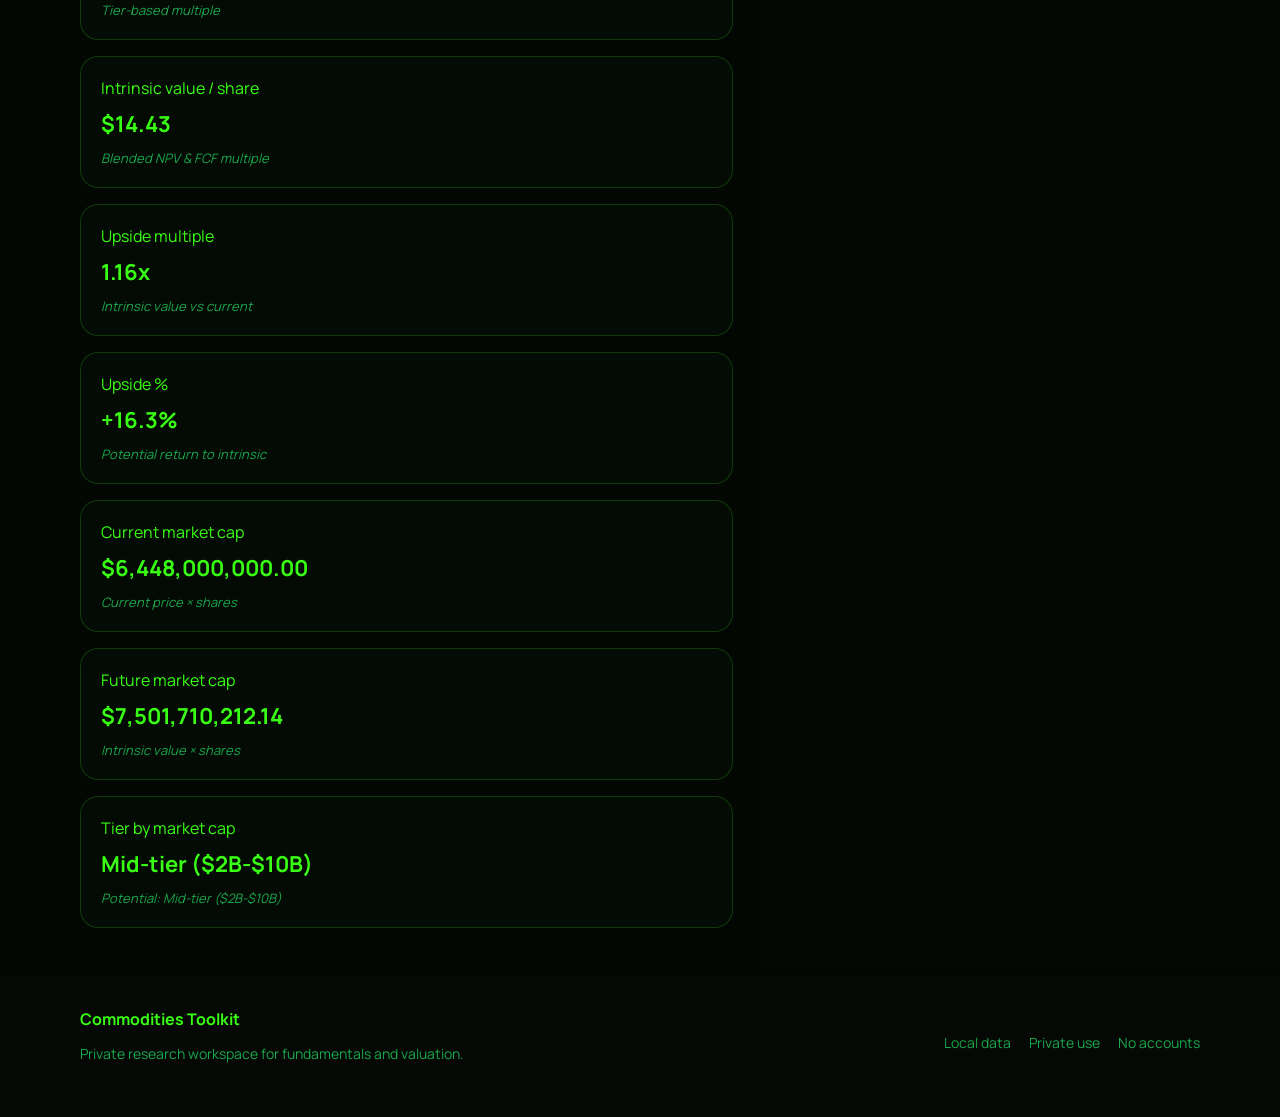
==== commit 142b0482: "Add spot comparison and distribution chart" ====
--- a/public/index.html
+++ b/public/index.html
@@ -253,6 +253,10 @@
                 Identity shift prob
                 <input type="number" step="0.01" id="silverIdentityProb" value="0.01" required />
               </label>
+              <label>
+                Current spot price ($/oz)
+                <input type="number" step="0.01" id="silverSpotPrice" value="29.5" required />
+              </label>
             </div>
             <div class="form-actions">
               <button class="btn" type="submit">Run model</button>
@@ -285,6 +289,20 @@
               <strong id="silverBaseMedian">$--</strong>
               <em>Scarcity only</em>
             </div>
+            <div class="calc-card">
+              <span>Spot vs median</span>
+              <strong id="silverSpotDelta">$--</strong>
+              <em id="silverSpotNote">Spot price comparison</em>
+            </div>
+          </div>
+        </div>
+        <div class="table-card">
+          <div class="table-header">
+            <h3>Intrinsic price distribution</h3>
+            <span class="table-note">Monte Carlo histogram with spot marker</span>
+          </div>
+          <div class="chart-card">
+            <canvas id="silverDistribution" height="220"></canvas>
           </div>
         </div>
         <div class="table-card">
--- a/public/styles.css
+++ b/public/styles.css
@@ -482,6 +482,17 @@
   font-size: 12px;
 }
 
+.chart-card {
+  background: rgba(5, 11, 5, 0.85);
+  border: 1px solid rgba(57, 255, 20, 0.2);
+  border-radius: 18px;
+  padding: 16px;
+}
+
+.chart-card canvas {
+  width: 100%;
+}
+
 .form-actions {
   display: flex;
   gap: 12px;
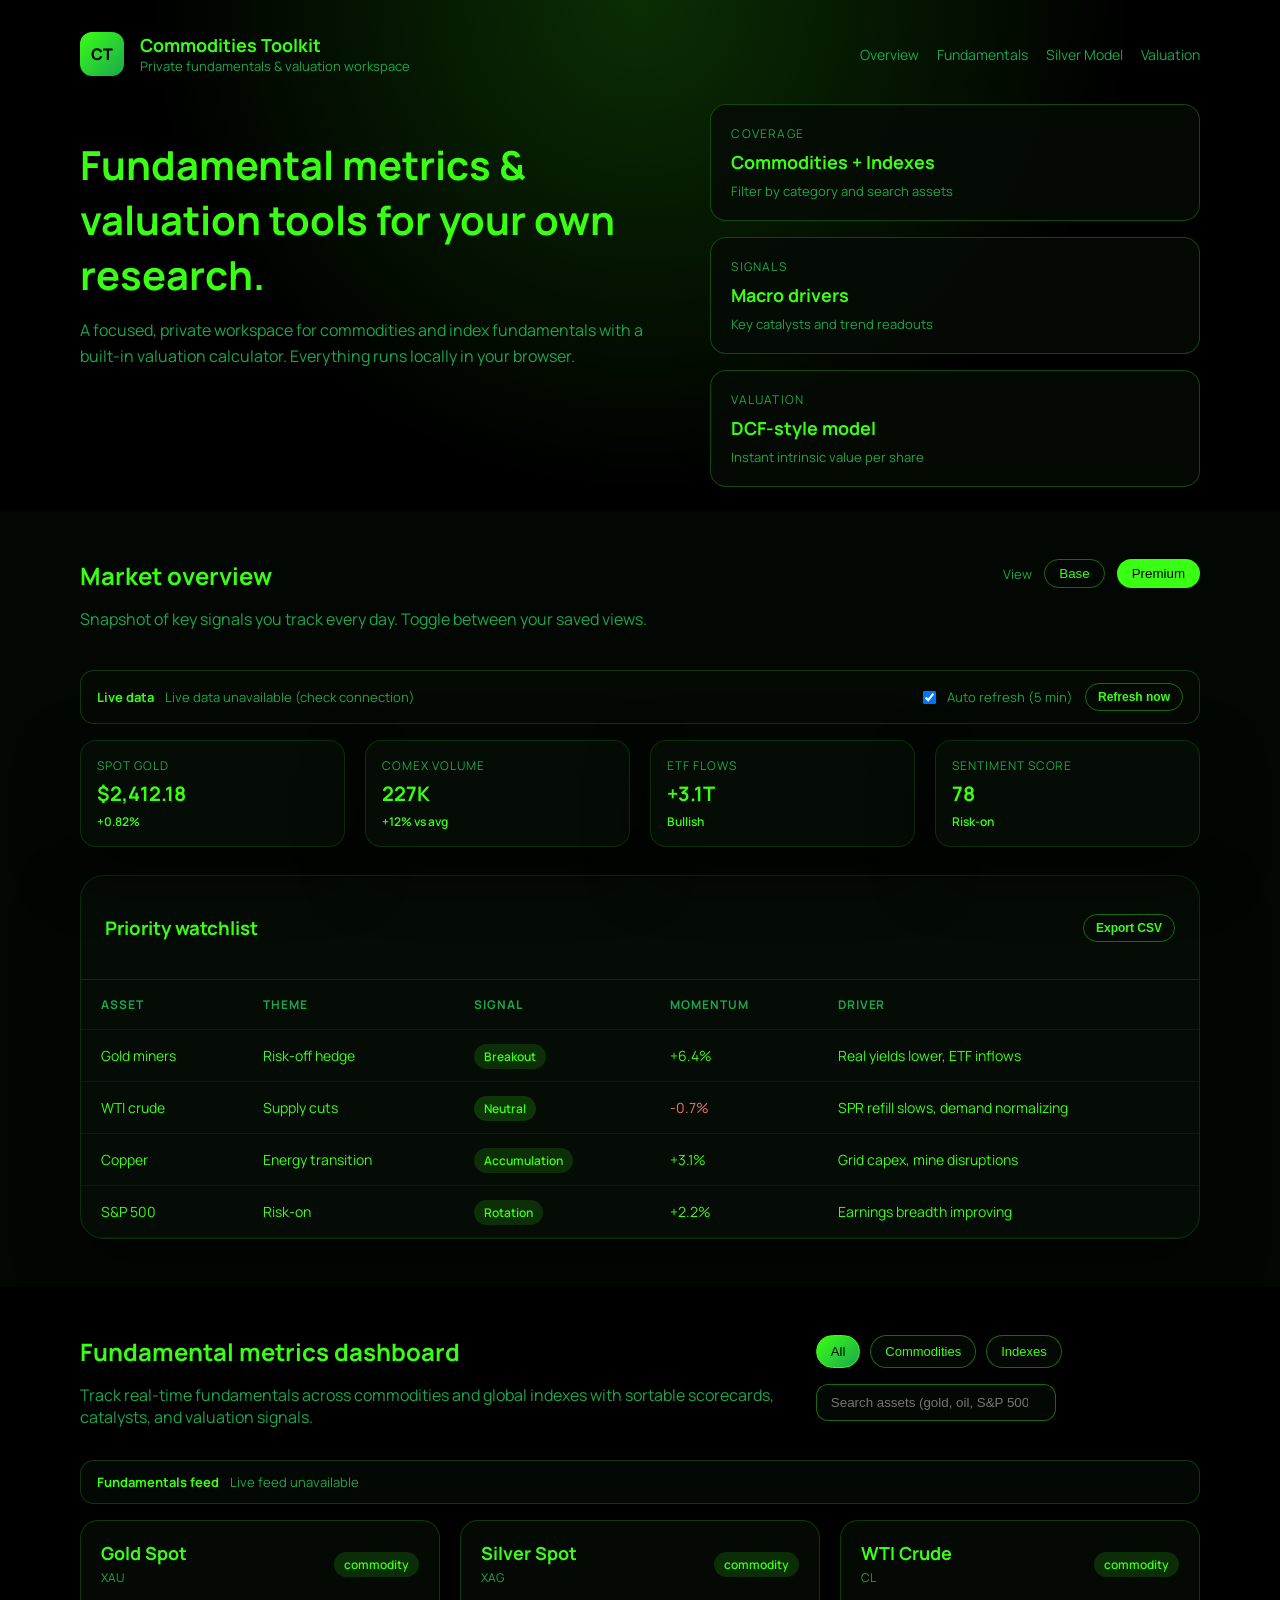
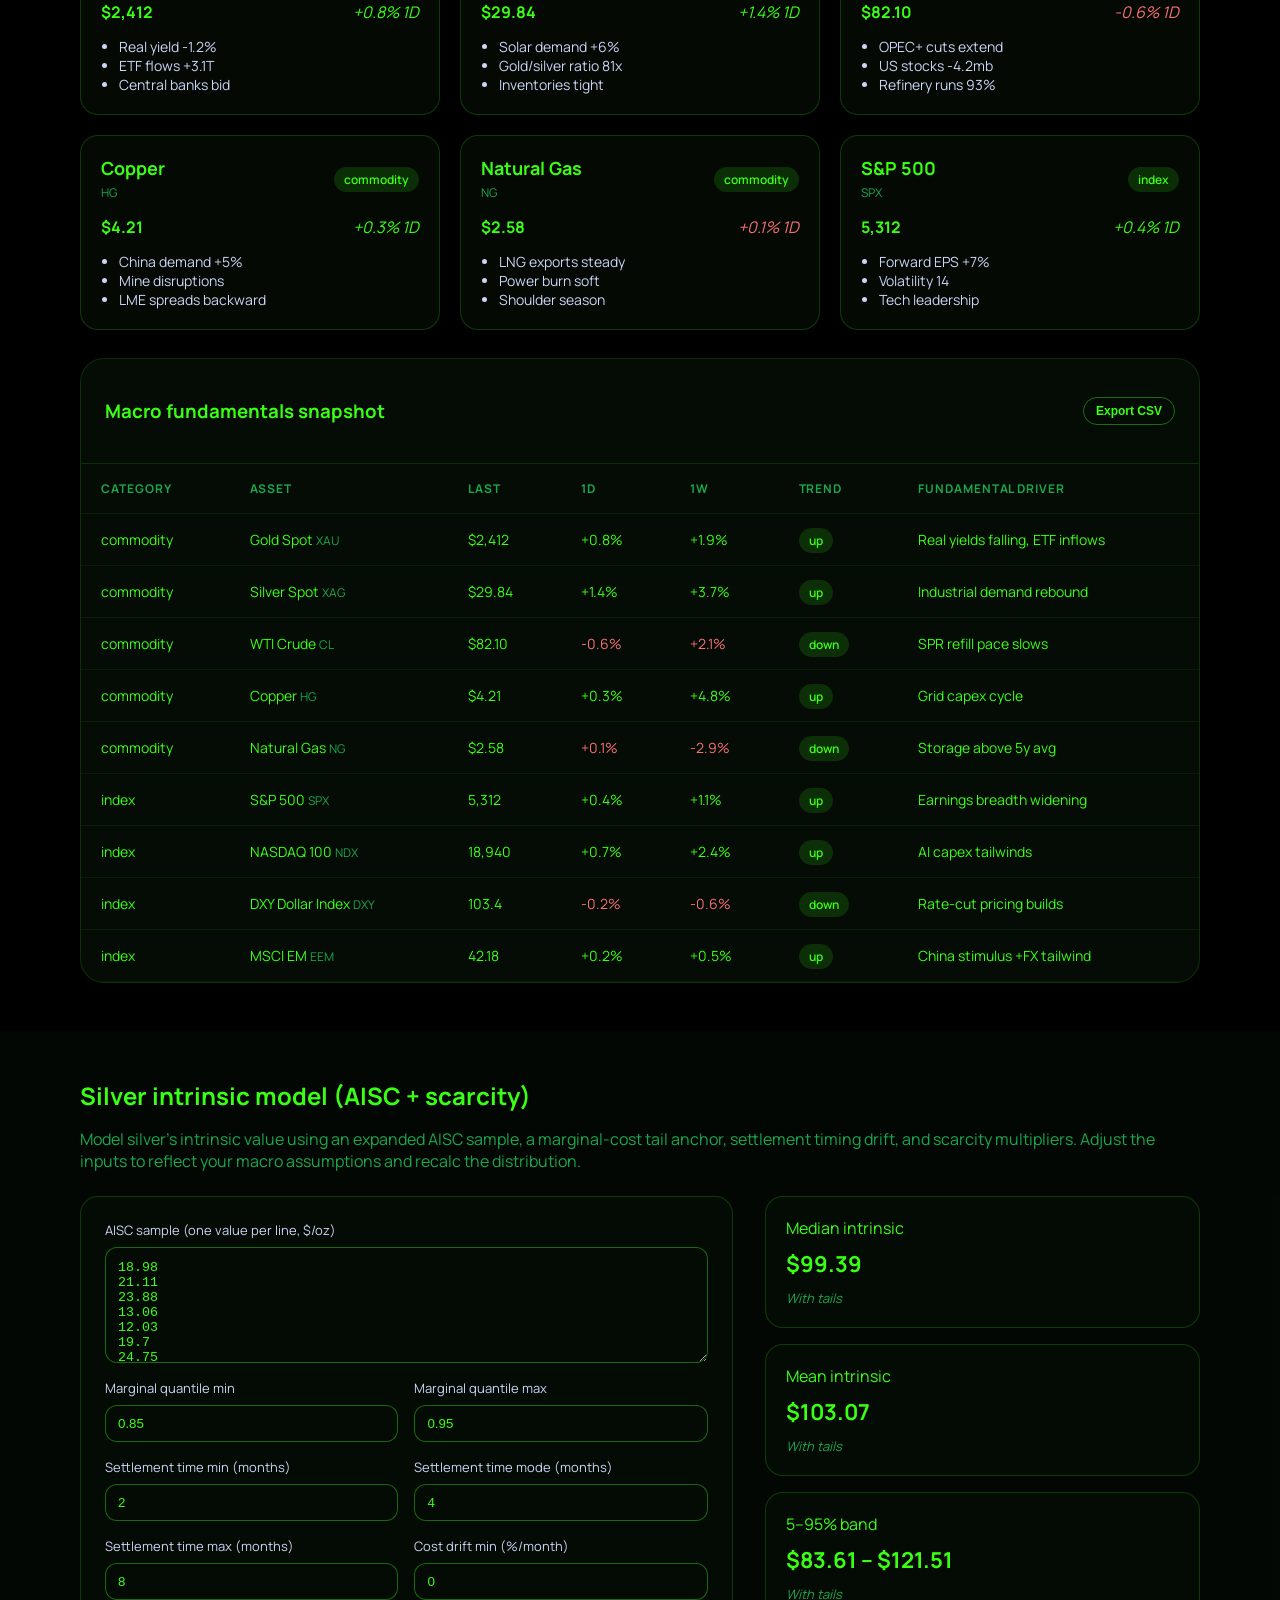
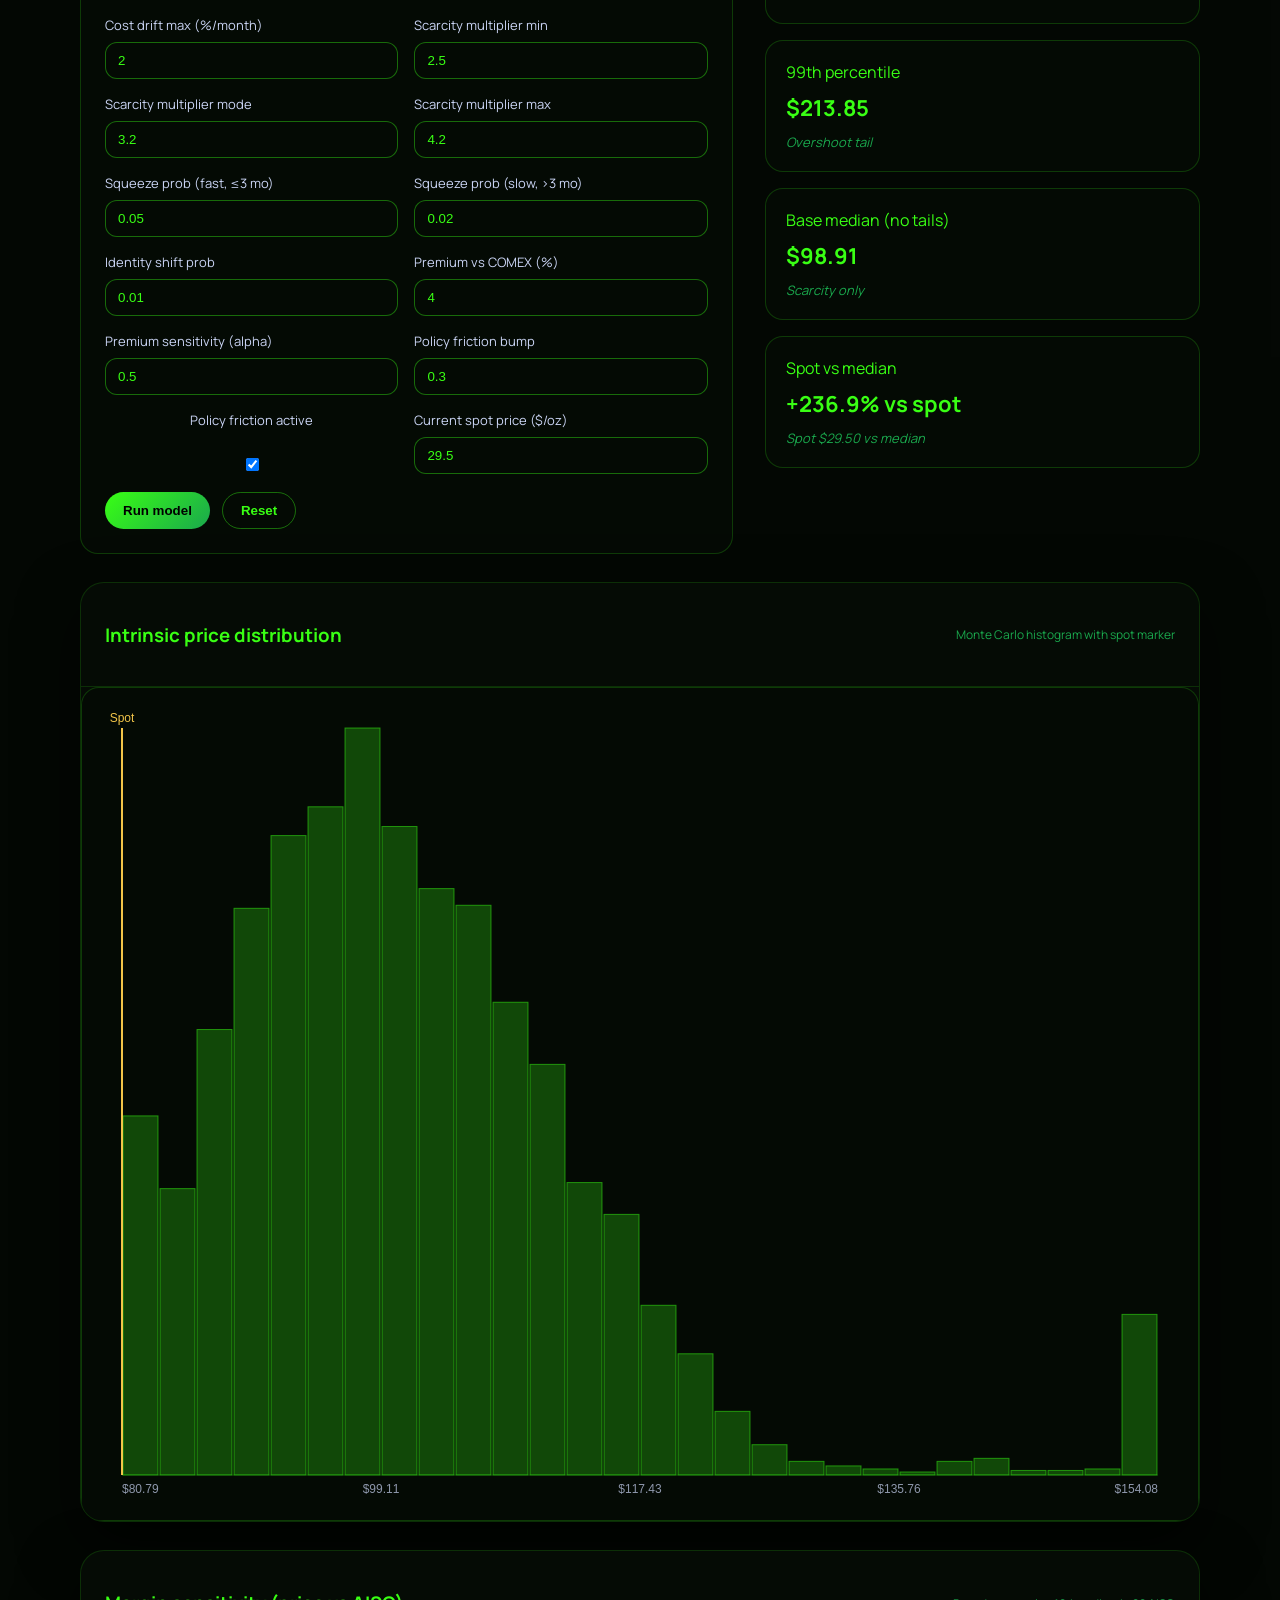
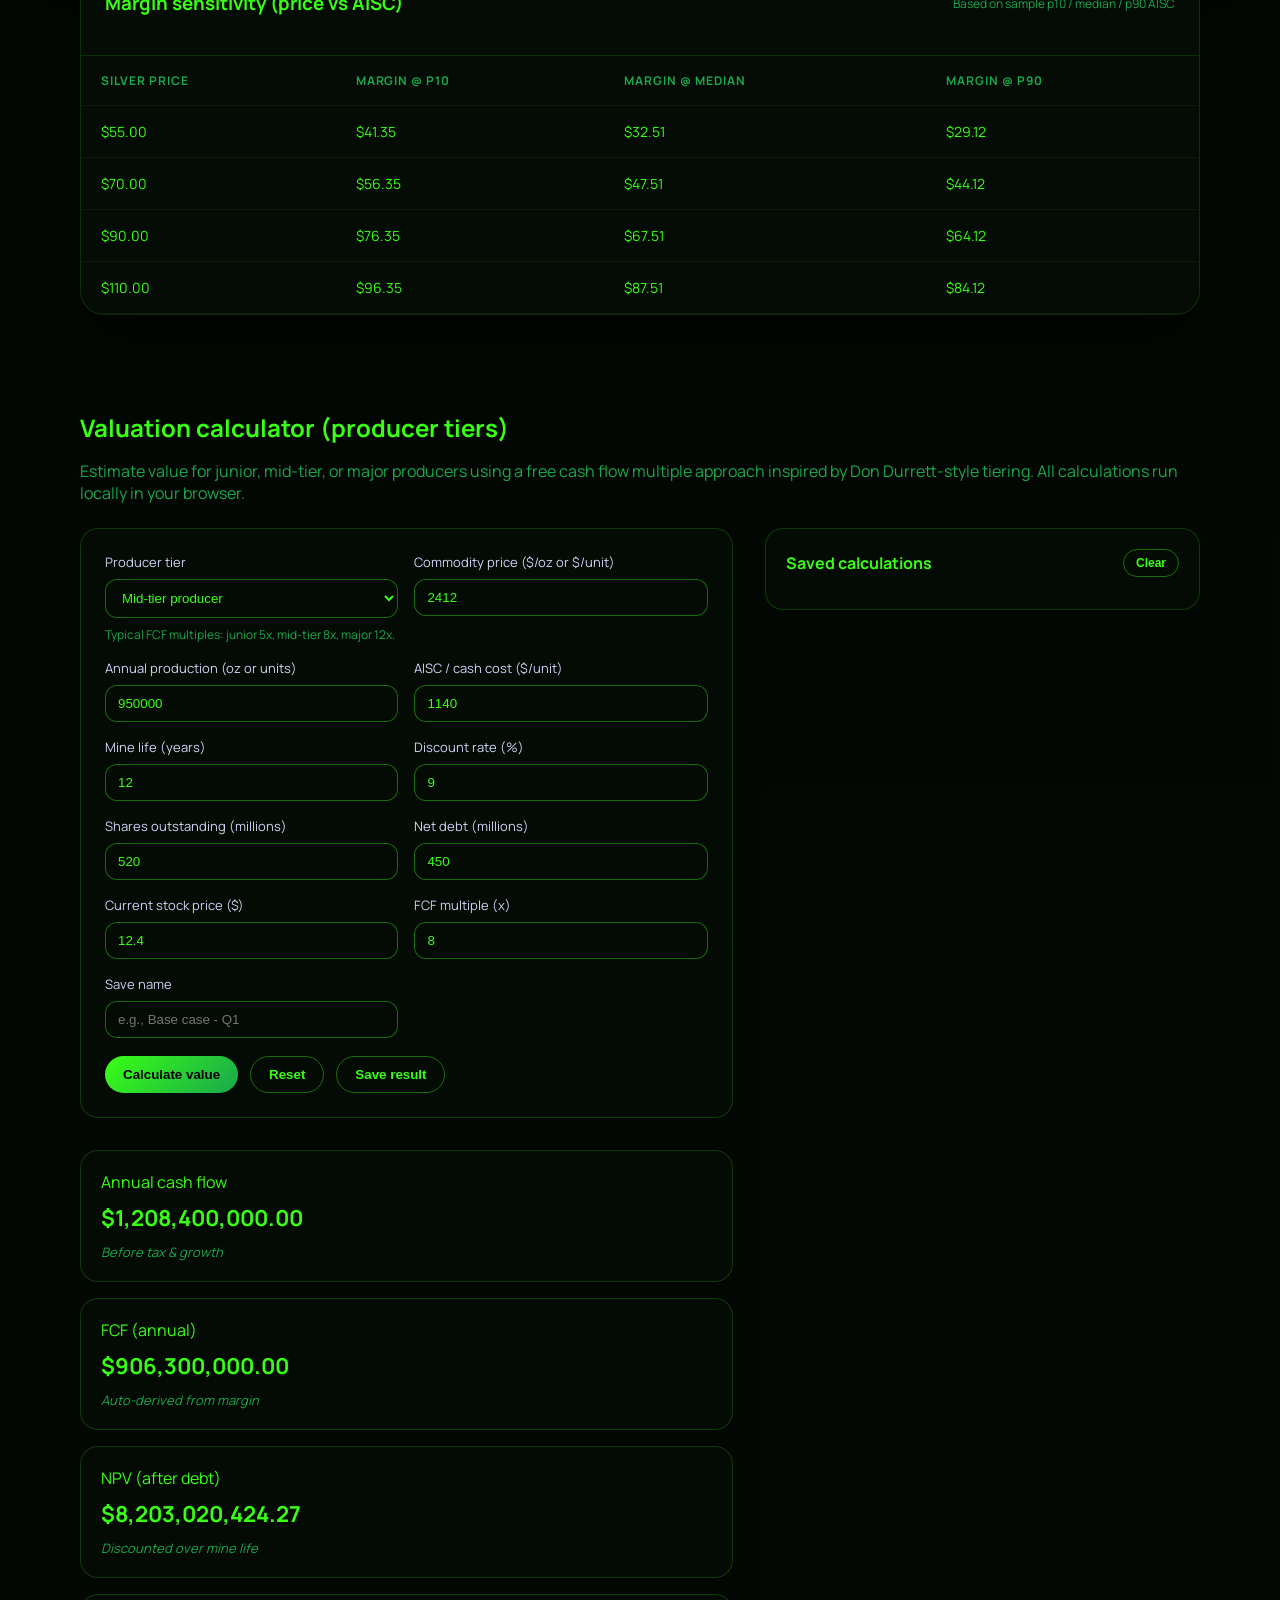
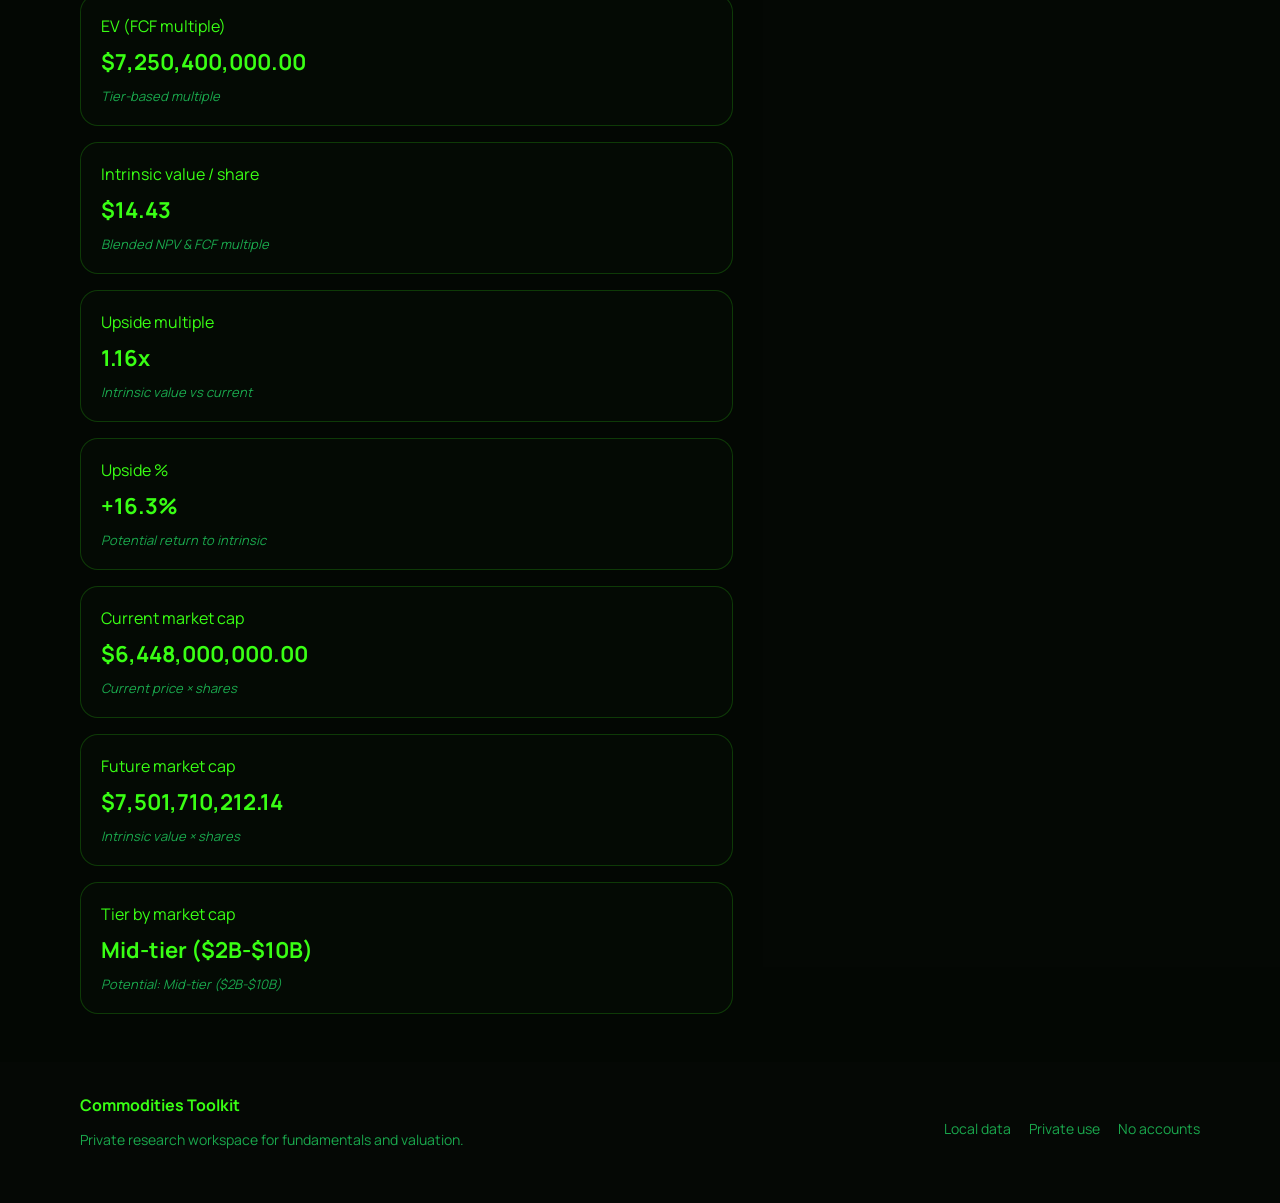
==== commit 27bd3911: "Add premium inputs and histogram tooltip" ====
--- a/public/index.html
+++ b/public/index.html
@@ -254,6 +254,22 @@
                 <input type="number" step="0.01" id="silverIdentityProb" value="0.01" required />
               </label>
               <label>
+                Premium vs COMEX (%)
+                <input type="number" step="0.1" id="silverPremiumPct" value="4" required />
+              </label>
+              <label>
+                Premium sensitivity (alpha)
+                <input type="number" step="0.1" id="silverPremiumAlpha" value="0.5" required />
+              </label>
+              <label>
+                Policy friction bump
+                <input type="number" step="0.1" id="silverPolicyBump" value="0.3" required />
+              </label>
+              <label class="checkbox-field">
+                <span>Policy friction active</span>
+                <input type="checkbox" id="silverPolicyActive" checked />
+              </label>
+              <label>
                 Current spot price ($/oz)
                 <input type="number" step="0.01" id="silverSpotPrice" value="29.5" required />
               </label>
@@ -303,6 +319,7 @@
           </div>
           <div class="chart-card">
             <canvas id="silverDistribution" height="220"></canvas>
+            <div class="chart-tooltip" id="silverTooltip" role="status"></div>
           </div>
         </div>
         <div class="table-card">
--- a/public/styles.css
+++ b/public/styles.css
@@ -487,10 +487,33 @@
   border: 1px solid rgba(57, 255, 20, 0.2);
   border-radius: 18px;
   padding: 16px;
+  position: relative;
 }
 
 .chart-card canvas {
   width: 100%;
+}
+
+.chart-tooltip {
+  position: absolute;
+  pointer-events: none;
+  background: rgba(5, 11, 5, 0.95);
+  border: 1px solid rgba(57, 255, 20, 0.35);
+  color: var(--text);
+  padding: 8px 10px;
+  border-radius: 10px;
+  font-size: 12px;
+  opacity: 0;
+  transform: translate(-50%, -12px);
+  transition: opacity 0.12s ease;
+  white-space: nowrap;
+  z-index: 2;
+}
+
+.checkbox-field {
+  flex-direction: row;
+  justify-content: space-between;
+  align-items: center;
 }
 
 .form-actions {
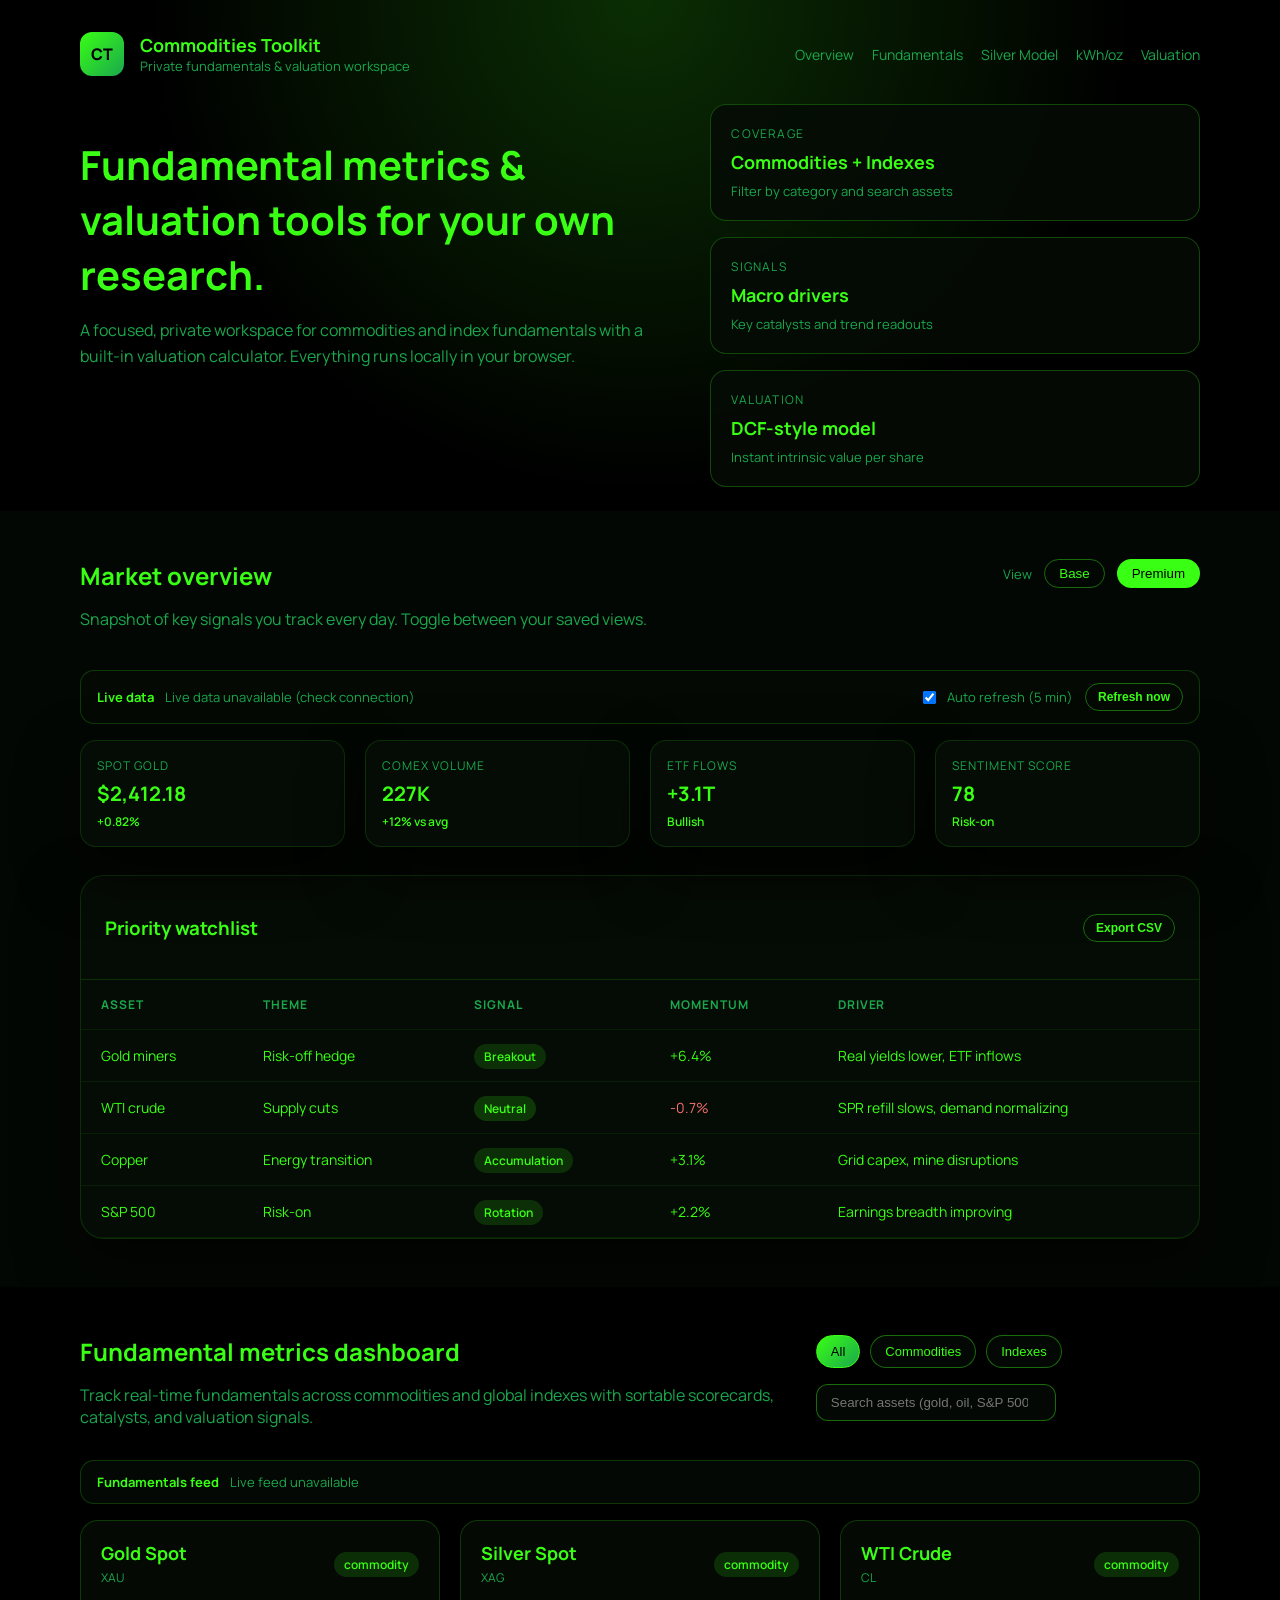
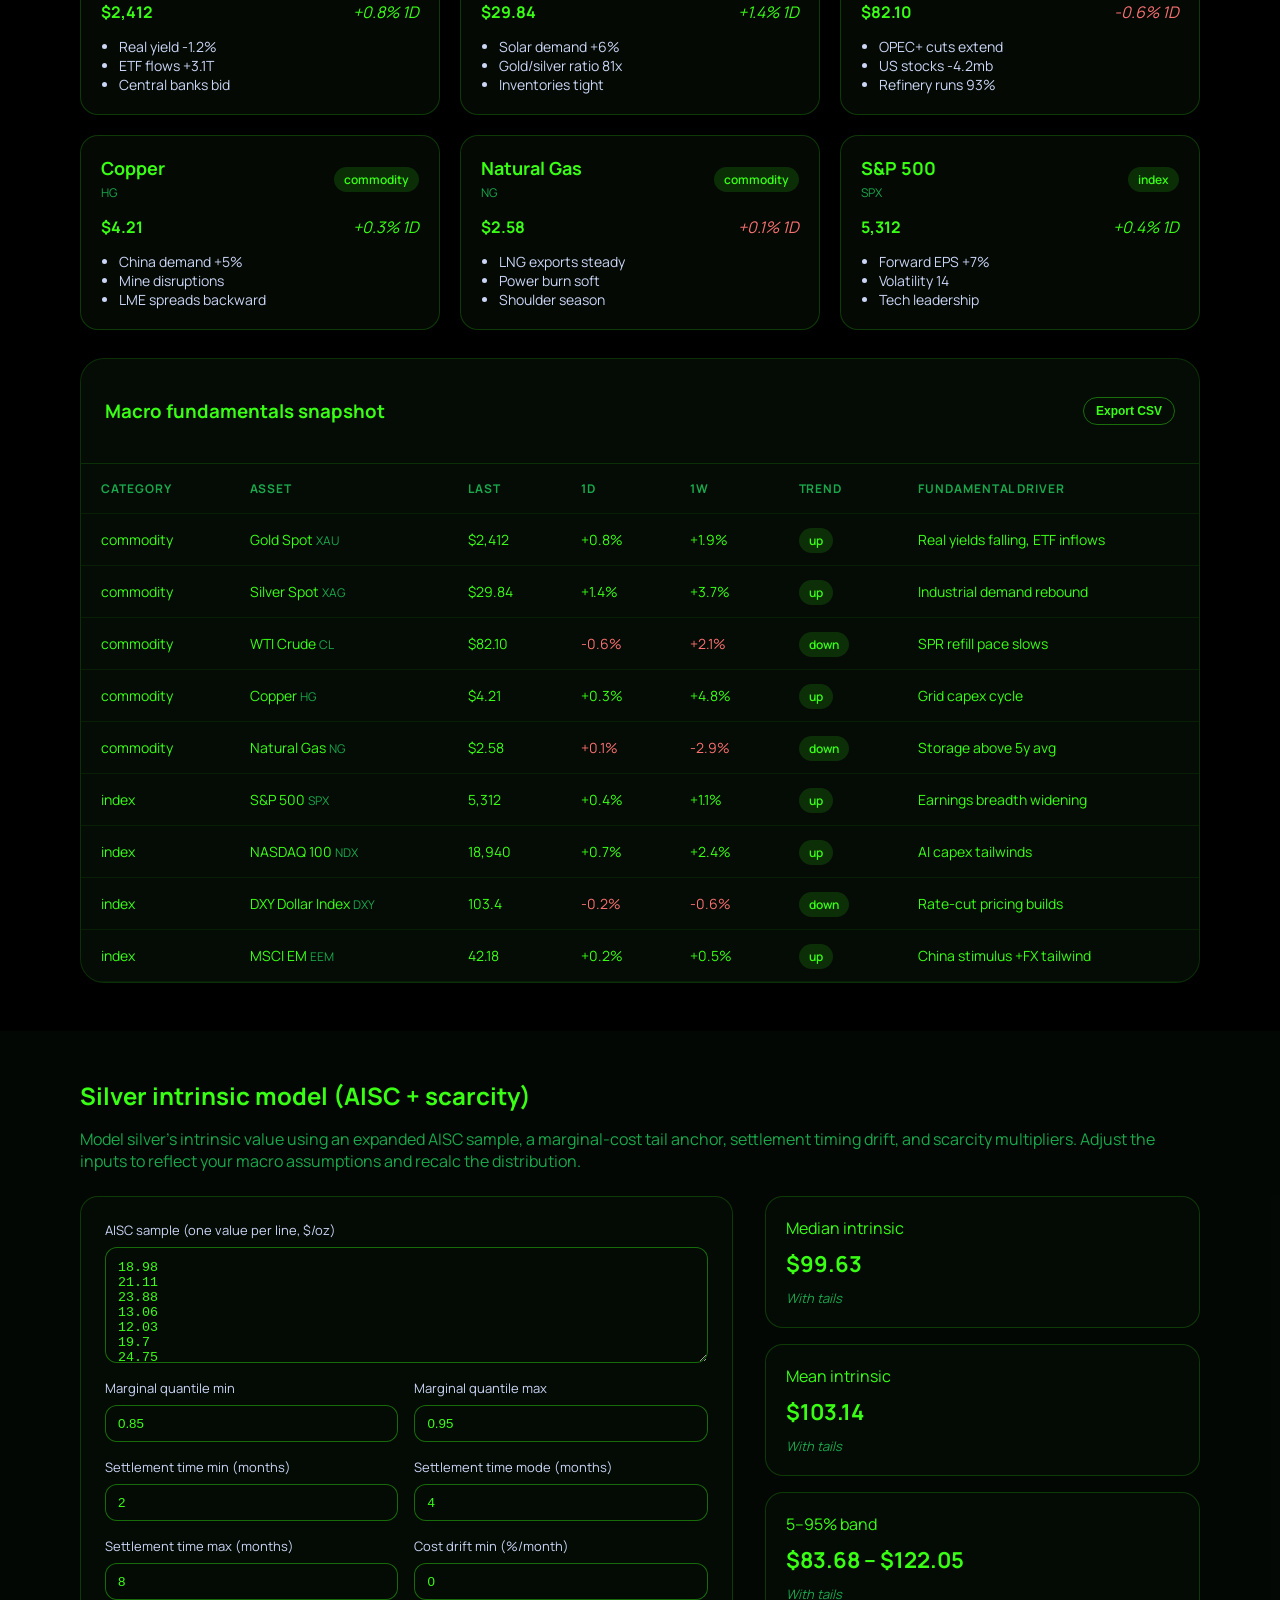
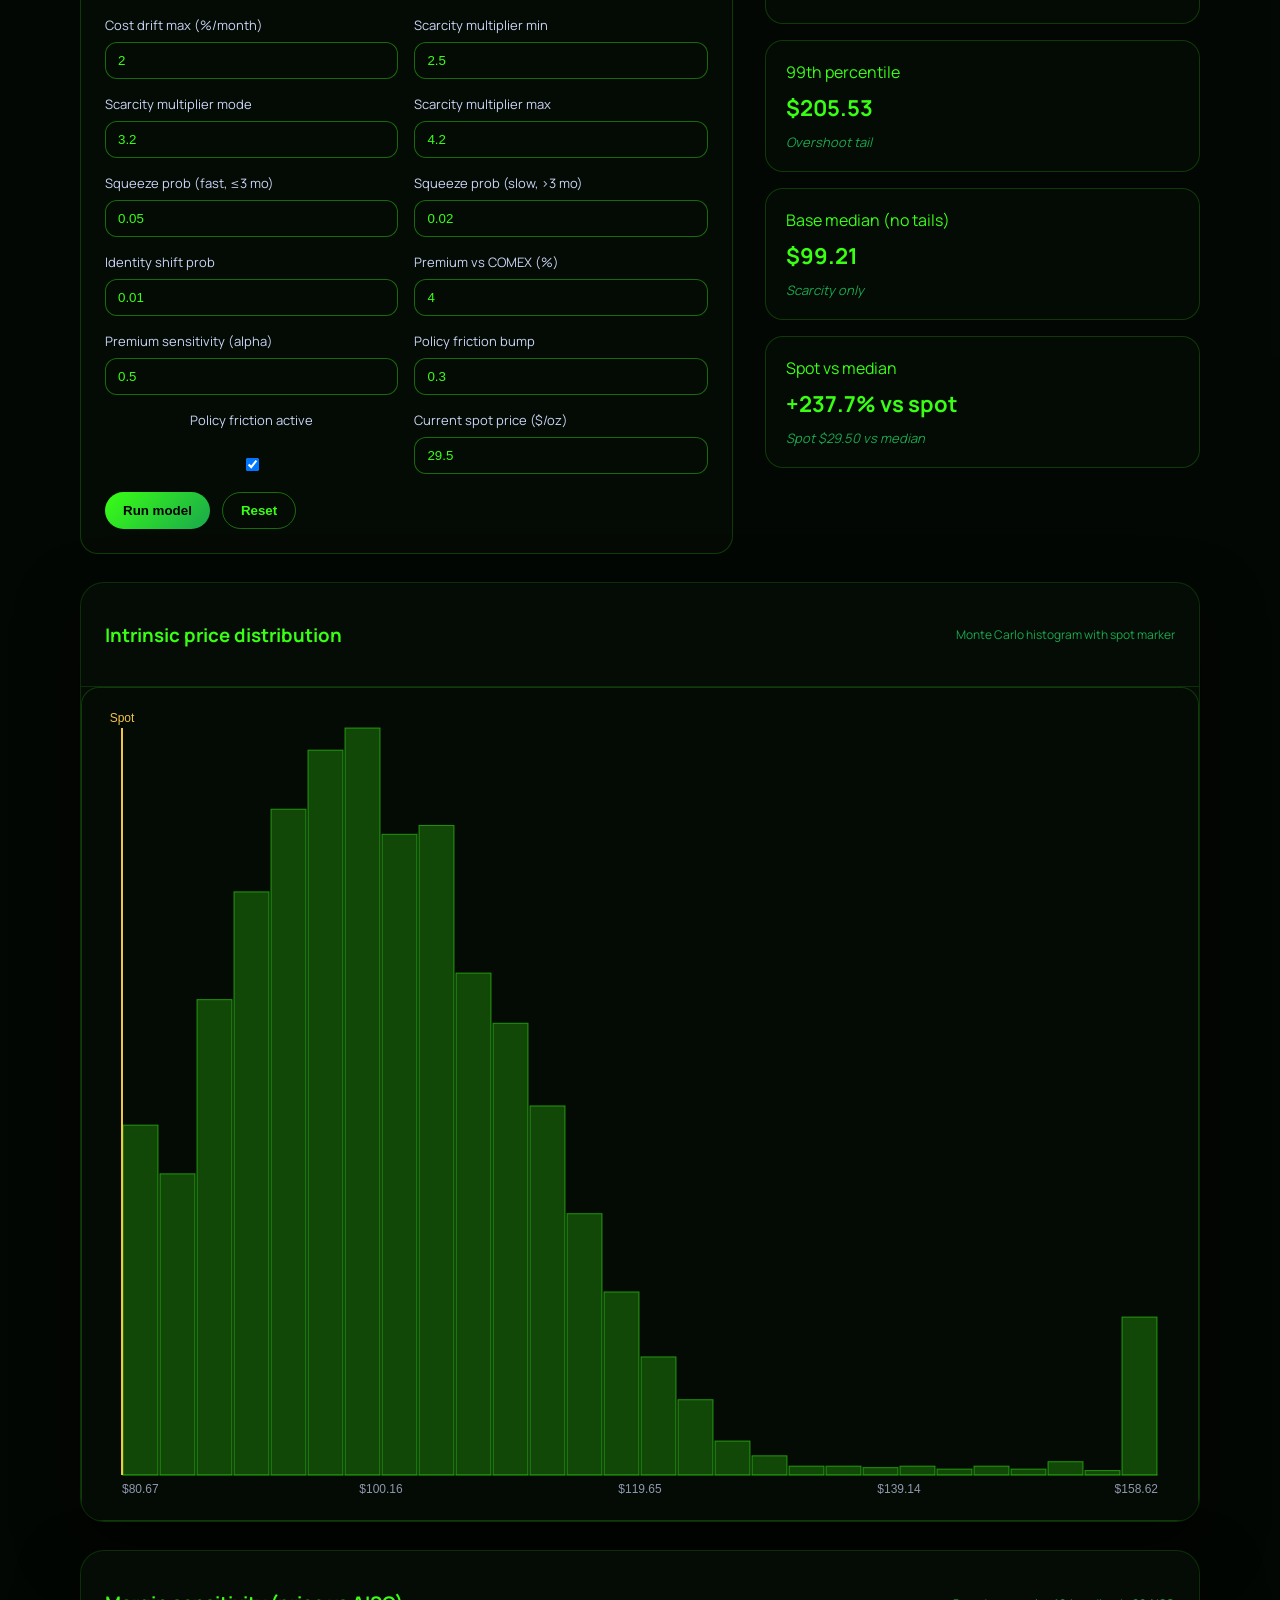
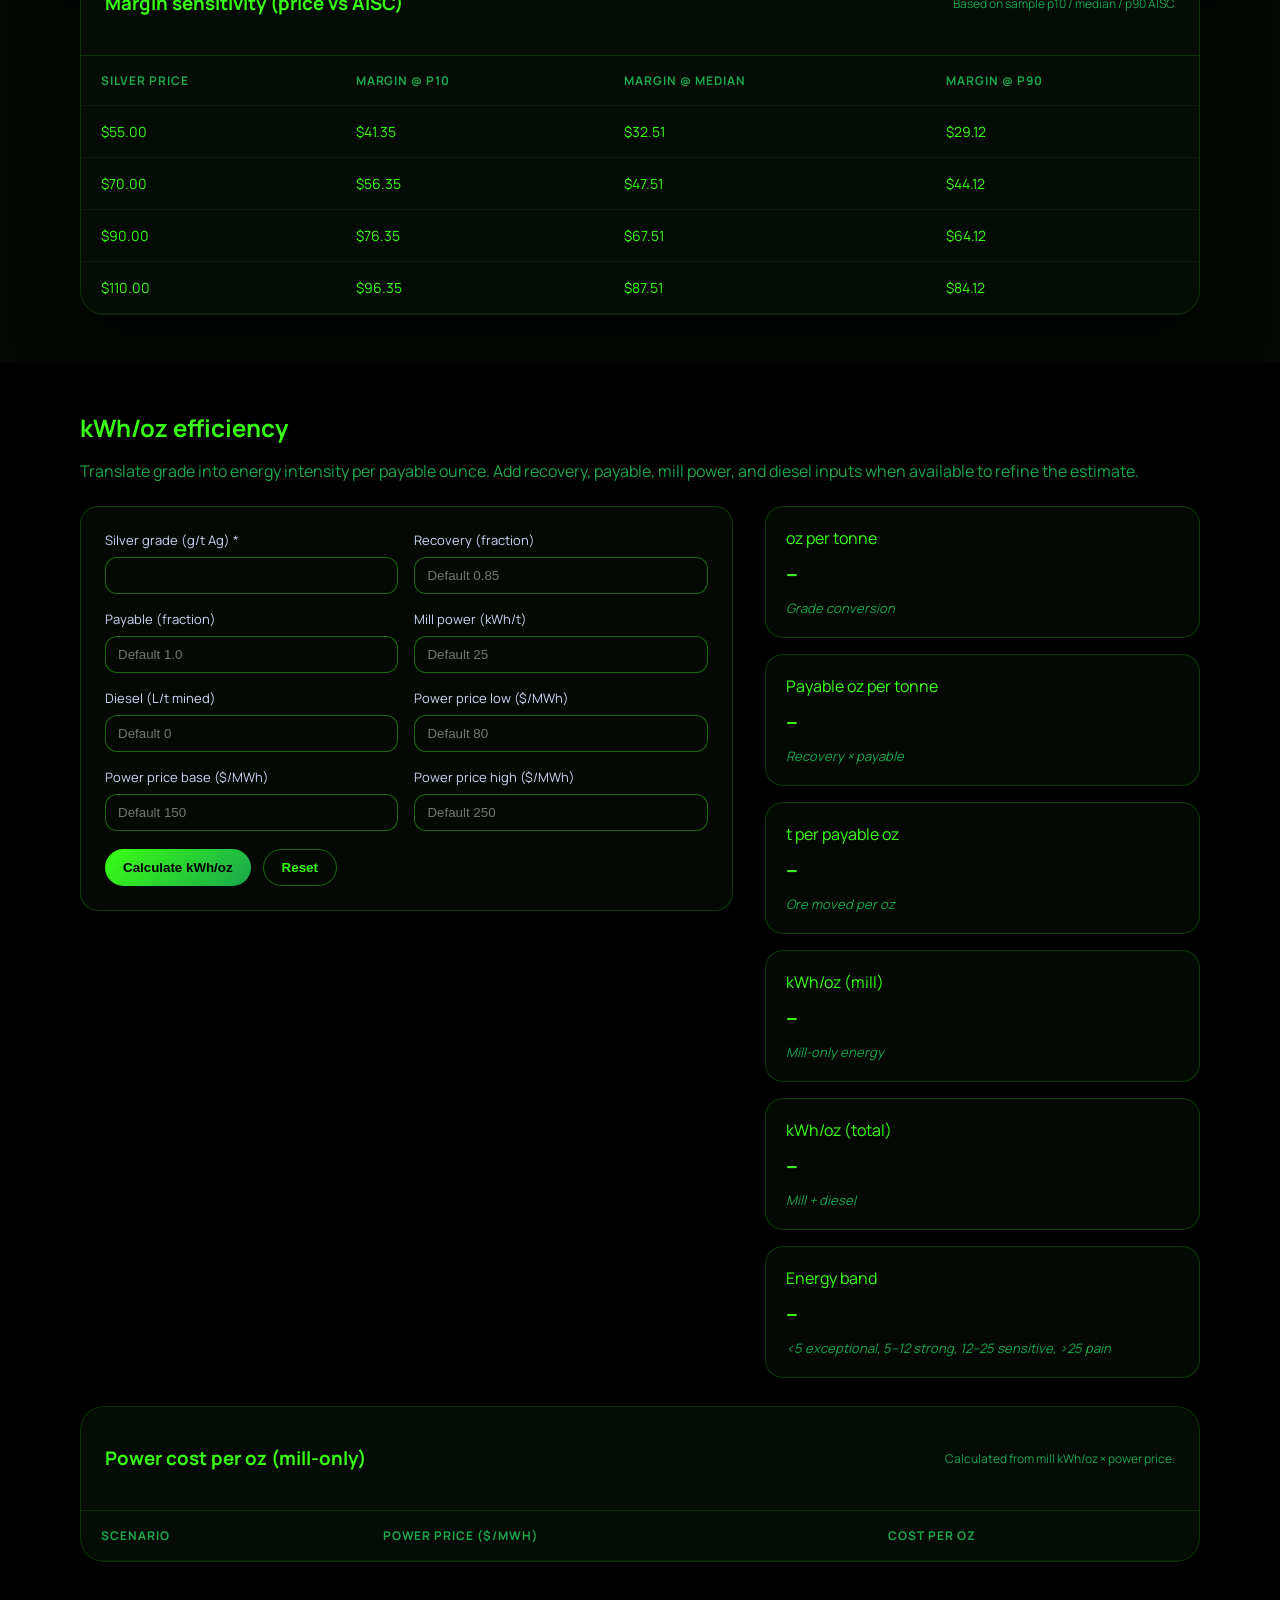
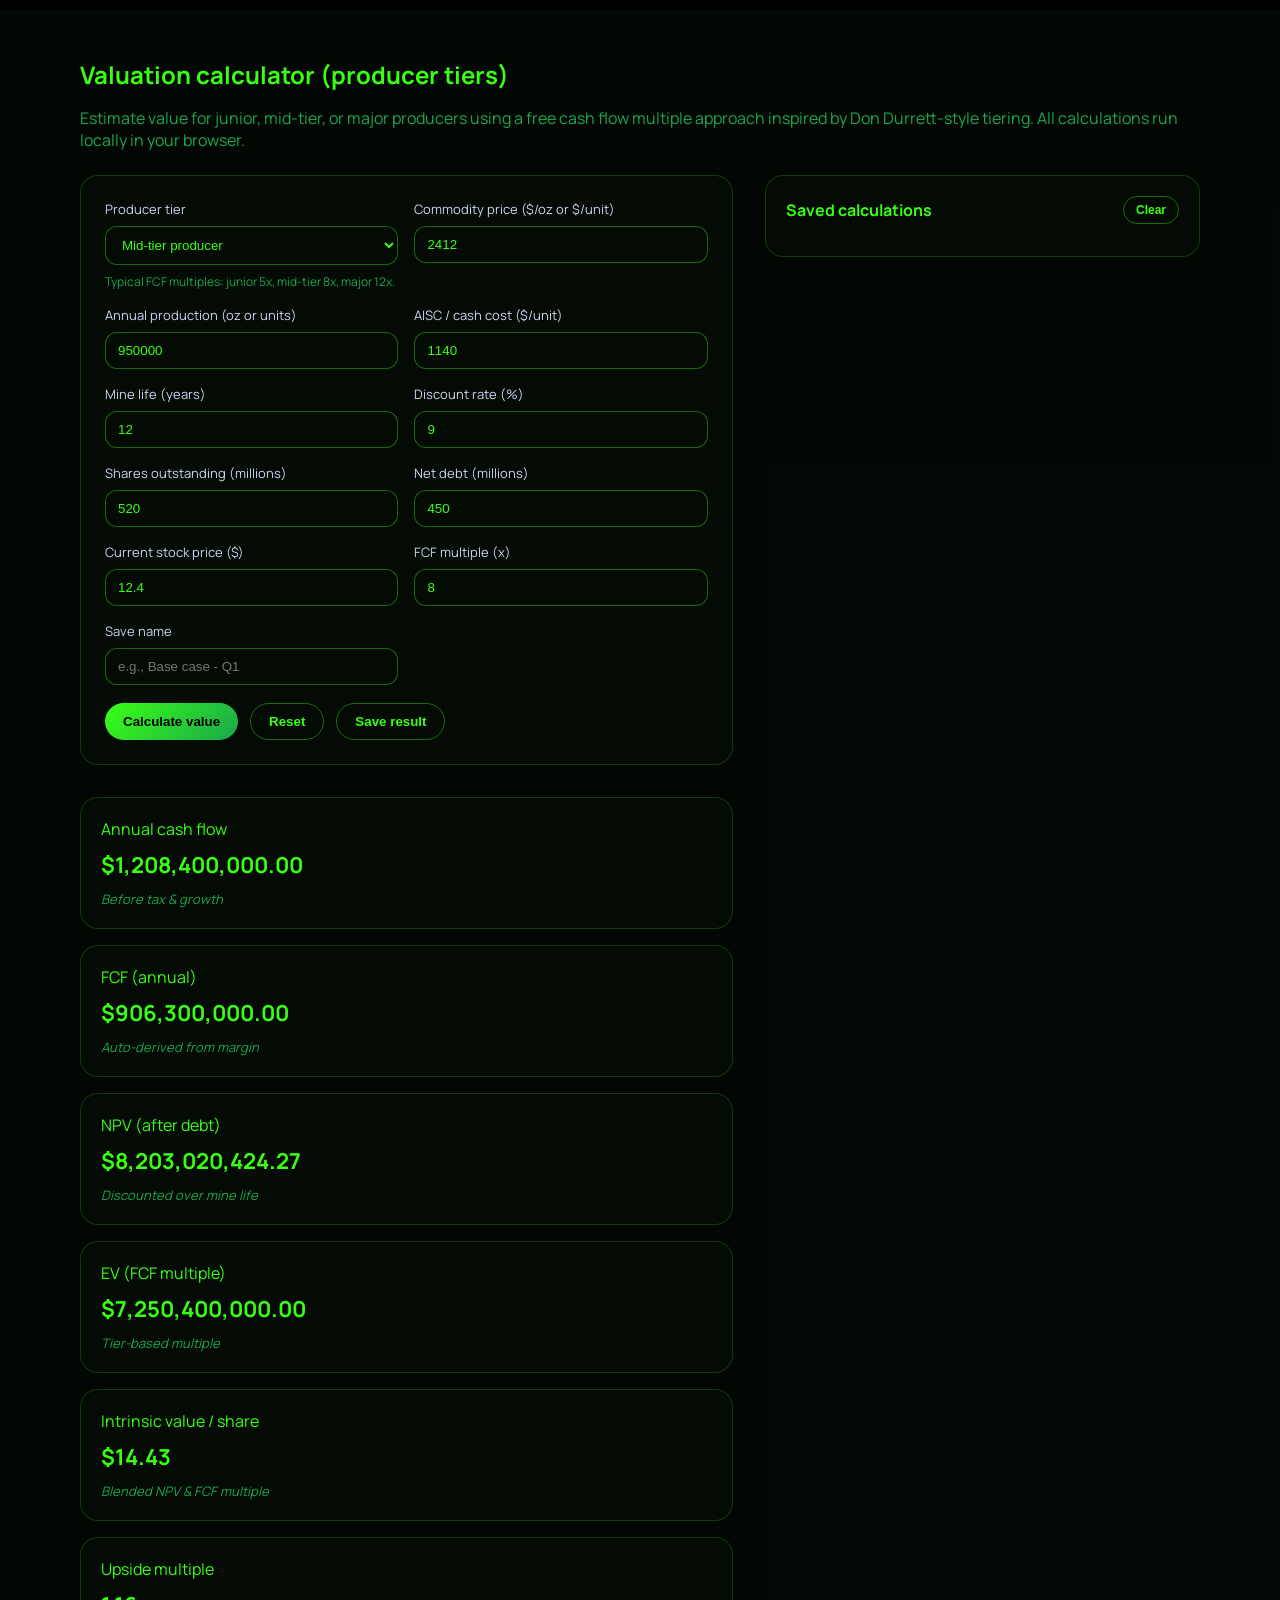
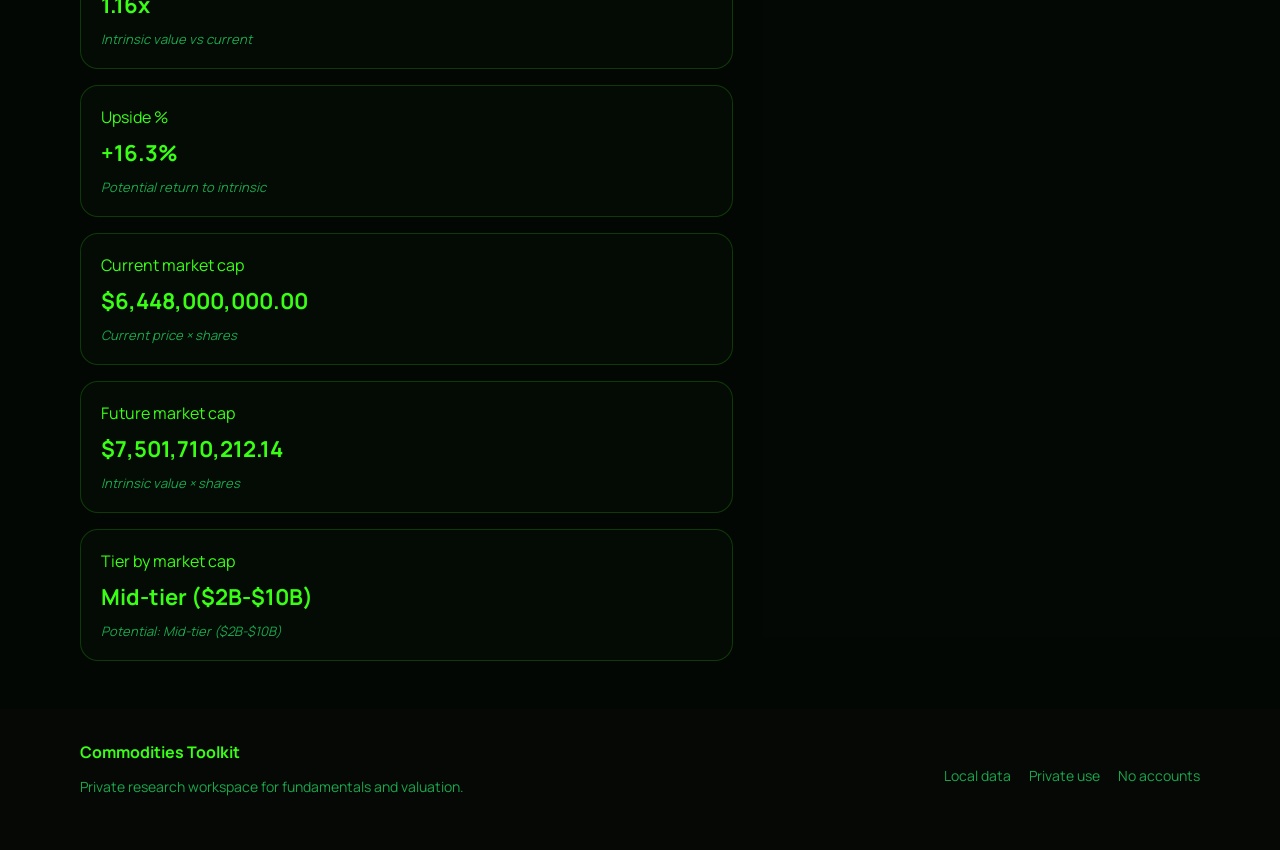
==== commit 0cd96dc0: "Add kWh per oz tab" ====
--- a/public/index.html
+++ b/public/index.html
@@ -26,6 +26,7 @@
           <a href="#overview">Overview</a>
           <a href="#fundamentals">Fundamentals</a>
           <a href="#silver-model">Silver Model</a>
+          <a href="#kwh-oz">kWh/oz</a>
           <a href="#calculator">Valuation</a>
         </div>
       </nav>
@@ -338,6 +339,110 @@
             </thead>
             <tbody id="silverMarginTable"></tbody>
           </table>
+        </div>
+      </section>
+
+      <section id="kwh-oz" class="section">
+        <div class="section-title">
+          <h2>kWh/oz efficiency</h2>
+          <p>
+            Translate grade into energy intensity per payable ounce. Add recovery, payable, mill
+            power, and diesel inputs when available to refine the estimate.
+          </p>
+        </div>
+        <div class="calculator">
+          <form id="kwhForm" class="calculator-form">
+            <div class="form-grid">
+              <label>
+                Silver grade (g/t Ag) *
+                <input type="number" step="0.01" id="kwhGrade" required />
+              </label>
+              <label>
+                Recovery (fraction)
+                <input type="number" step="0.01" id="kwhRecovery" placeholder="Default 0.85" />
+              </label>
+              <label>
+                Payable (fraction)
+                <input type="number" step="0.01" id="kwhPayable" placeholder="Default 1.0" />
+              </label>
+              <label>
+                Mill power (kWh/t)
+                <input type="number" step="0.1" id="kwhMill" placeholder="Default 25" />
+              </label>
+              <label>
+                Diesel (L/t mined)
+                <input type="number" step="0.1" id="kwhDiesel" placeholder="Default 0" />
+              </label>
+              <label>
+                Power price low ($/MWh)
+                <input type="number" step="1" id="kwhPowerLow" placeholder="Default 80" />
+              </label>
+              <label>
+                Power price base ($/MWh)
+                <input type="number" step="1" id="kwhPowerBase" placeholder="Default 150" />
+              </label>
+              <label>
+                Power price high ($/MWh)
+                <input type="number" step="1" id="kwhPowerHigh" placeholder="Default 250" />
+              </label>
+            </div>
+            <div class="form-actions">
+              <button class="btn" type="submit">Calculate kWh/oz</button>
+              <button class="btn ghost" type="button" id="kwhReset">Reset</button>
+            </div>
+          </form>
+          <div class="calc-results" id="kwhResults">
+            <div class="calc-card">
+              <span>oz per tonne</span>
+              <strong id="kwhOzPerT">--</strong>
+              <em>Grade conversion</em>
+            </div>
+            <div class="calc-card">
+              <span>Payable oz per tonne</span>
+              <strong id="kwhPayableOzPerT">--</strong>
+              <em>Recovery × payable</em>
+            </div>
+            <div class="calc-card">
+              <span>t per payable oz</span>
+              <strong id="kwhTPerOz">--</strong>
+              <em>Ore moved per oz</em>
+            </div>
+            <div class="calc-card">
+              <span>kWh/oz (mill)</span>
+              <strong id="kwhPerOzMill">--</strong>
+              <em>Mill-only energy</em>
+            </div>
+            <div class="calc-card">
+              <span>kWh/oz (total)</span>
+              <strong id="kwhPerOzTotal">--</strong>
+              <em>Mill + diesel</em>
+            </div>
+            <div class="calc-card">
+              <span>Energy band</span>
+              <strong id="kwhBand">--</strong>
+              <em>&lt;5 exceptional, 5–12 strong, 12–25 sensitive, &gt;25 pain</em>
+            </div>
+          </div>
+        </div>
+        <div class="table-card">
+          <div class="table-header">
+            <h3>Power cost per oz (mill-only)</h3>
+            <span class="table-note">Calculated from mill kWh/oz × power price.</span>
+          </div>
+          <table>
+            <thead>
+              <tr>
+                <th>Scenario</th>
+                <th>Power price ($/MWh)</th>
+                <th>Cost per oz</th>
+              </tr>
+            </thead>
+            <tbody id="kwhPowerTable"></tbody>
+          </table>
+        </div>
+        <div class="warning-card" id="kwhWarnings">
+          <strong>Defaults applied</strong>
+          <ul></ul>
         </div>
       </section>
 
--- a/public/styles.css
+++ b/public/styles.css
@@ -516,6 +516,20 @@
   align-items: center;
 }
 
+.warning-card {
+  margin-top: 18px;
+  border-radius: 14px;
+  border: 1px solid rgba(57, 255, 20, 0.25);
+  padding: 16px 18px;
+  background: rgba(5, 11, 5, 0.8);
+  color: var(--muted);
+}
+
+.warning-card ul {
+  margin: 8px 0 0;
+  padding-left: 18px;
+}
+
 .form-actions {
   display: flex;
   gap: 12px;
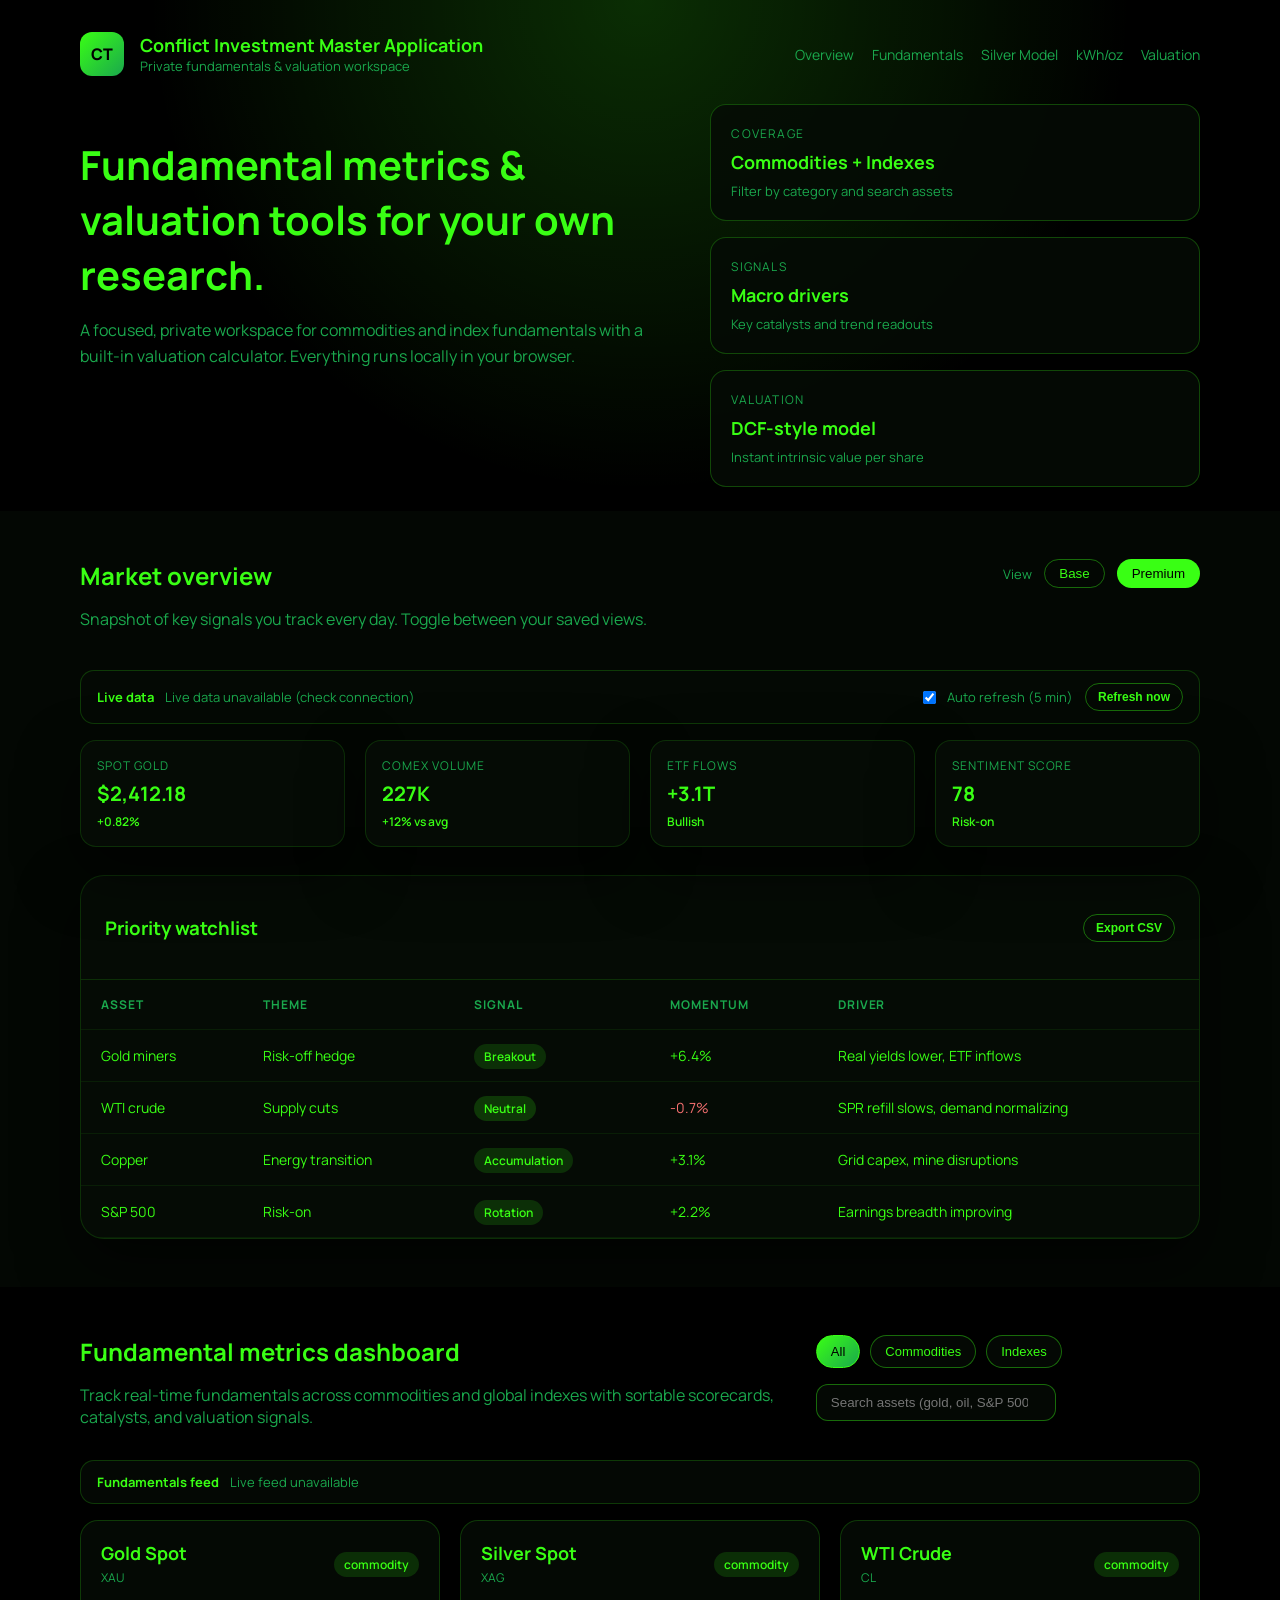
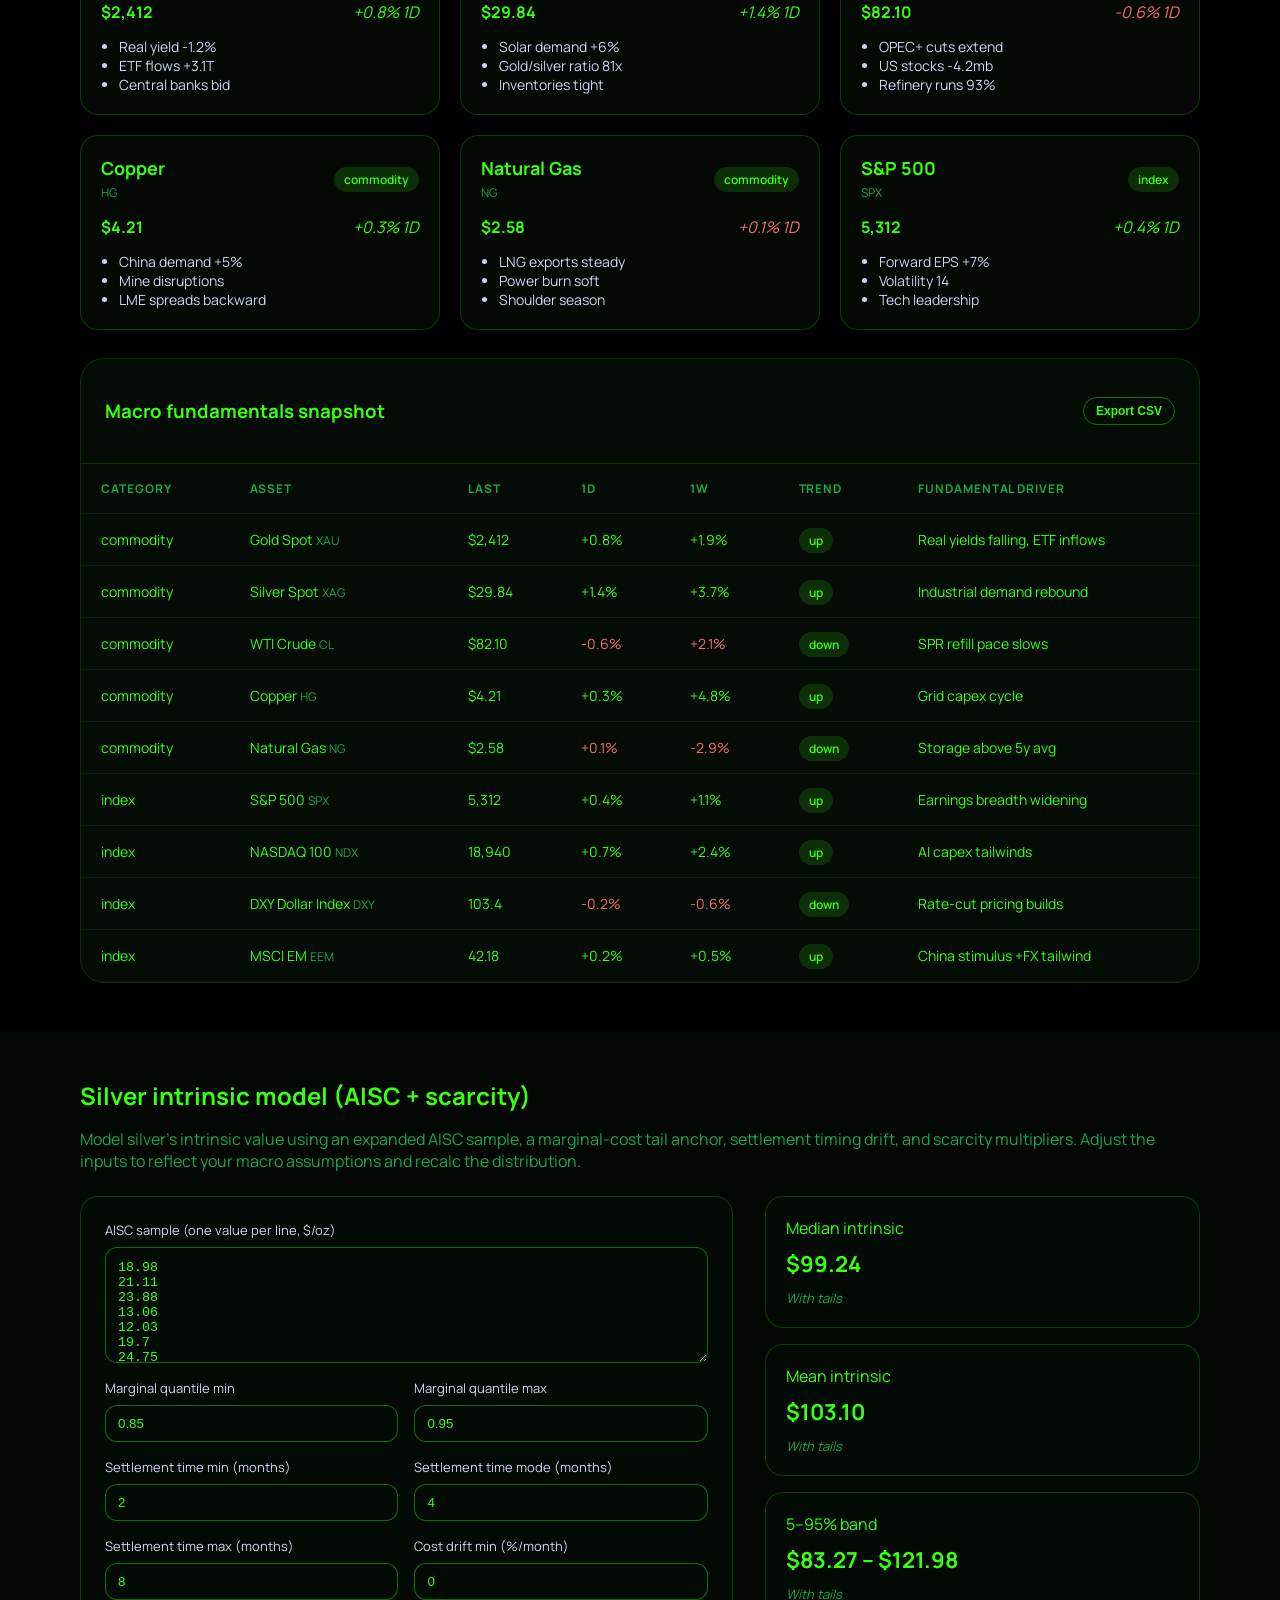
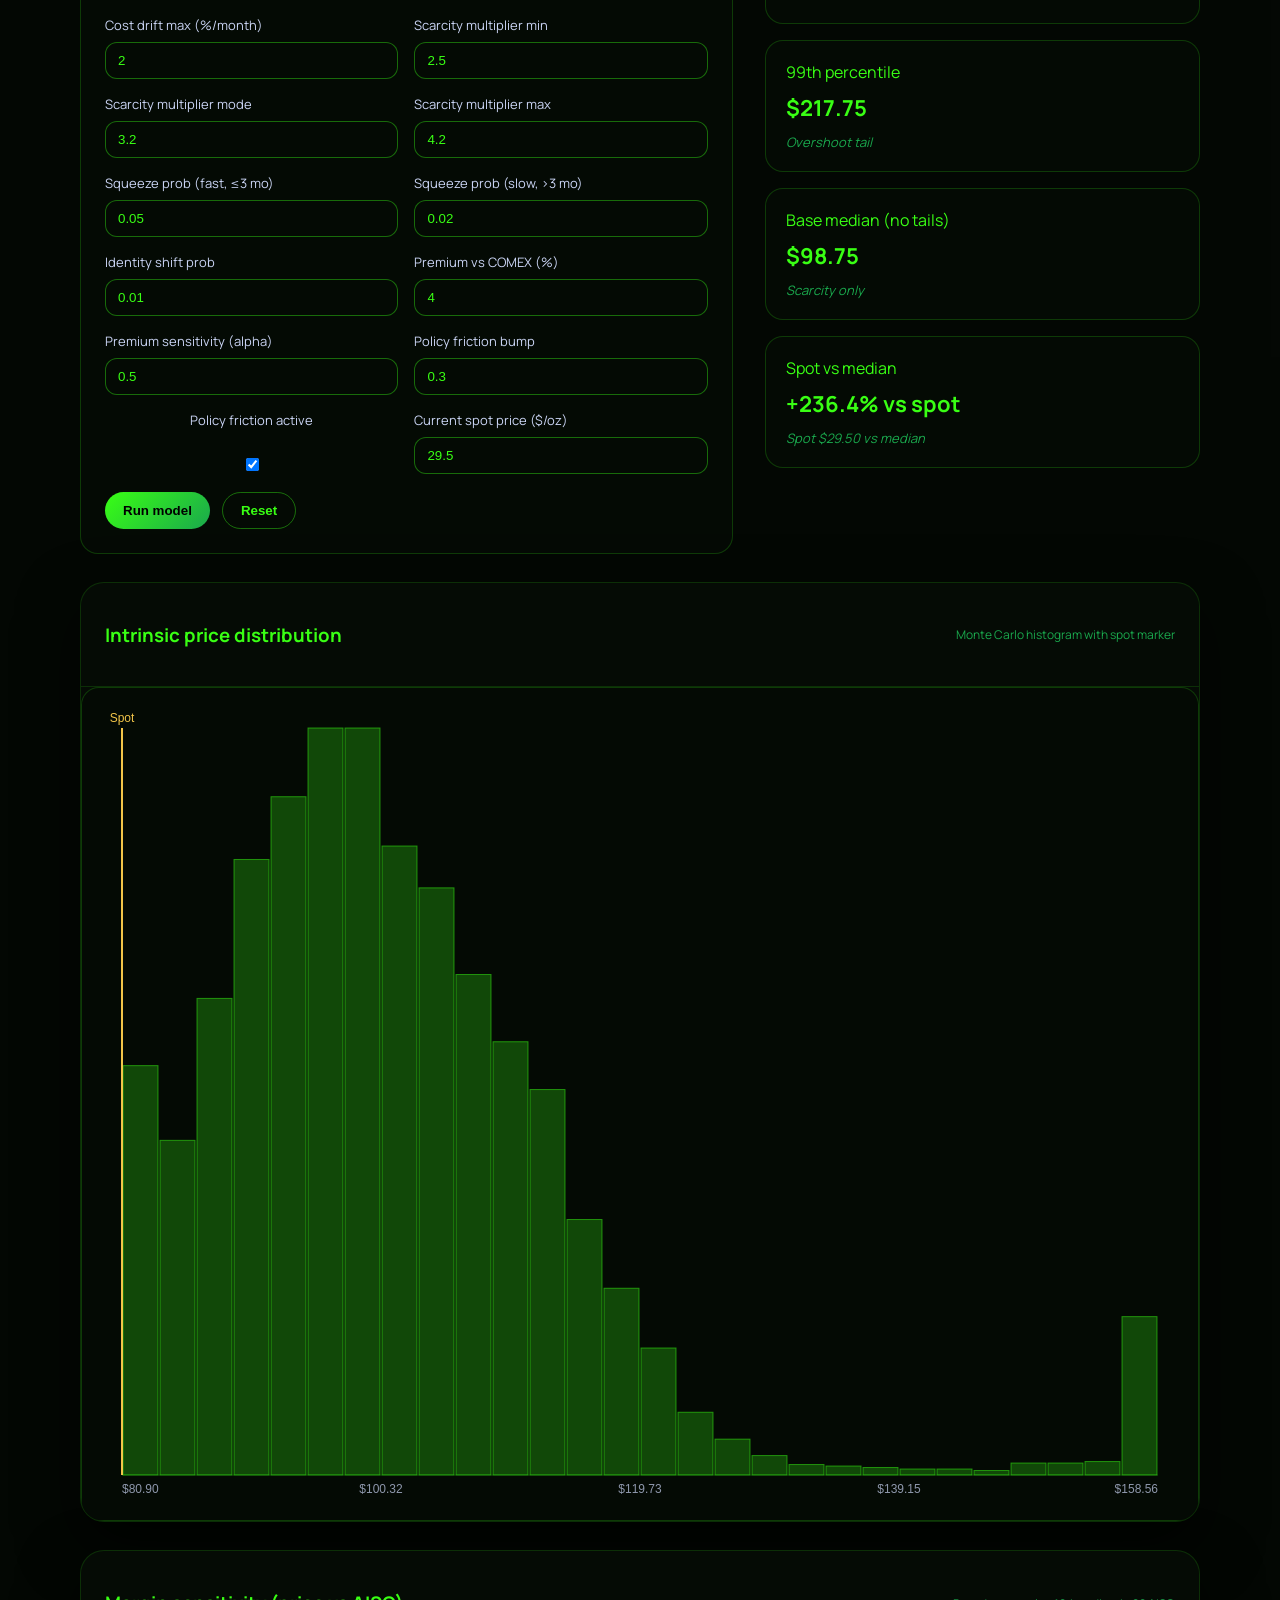
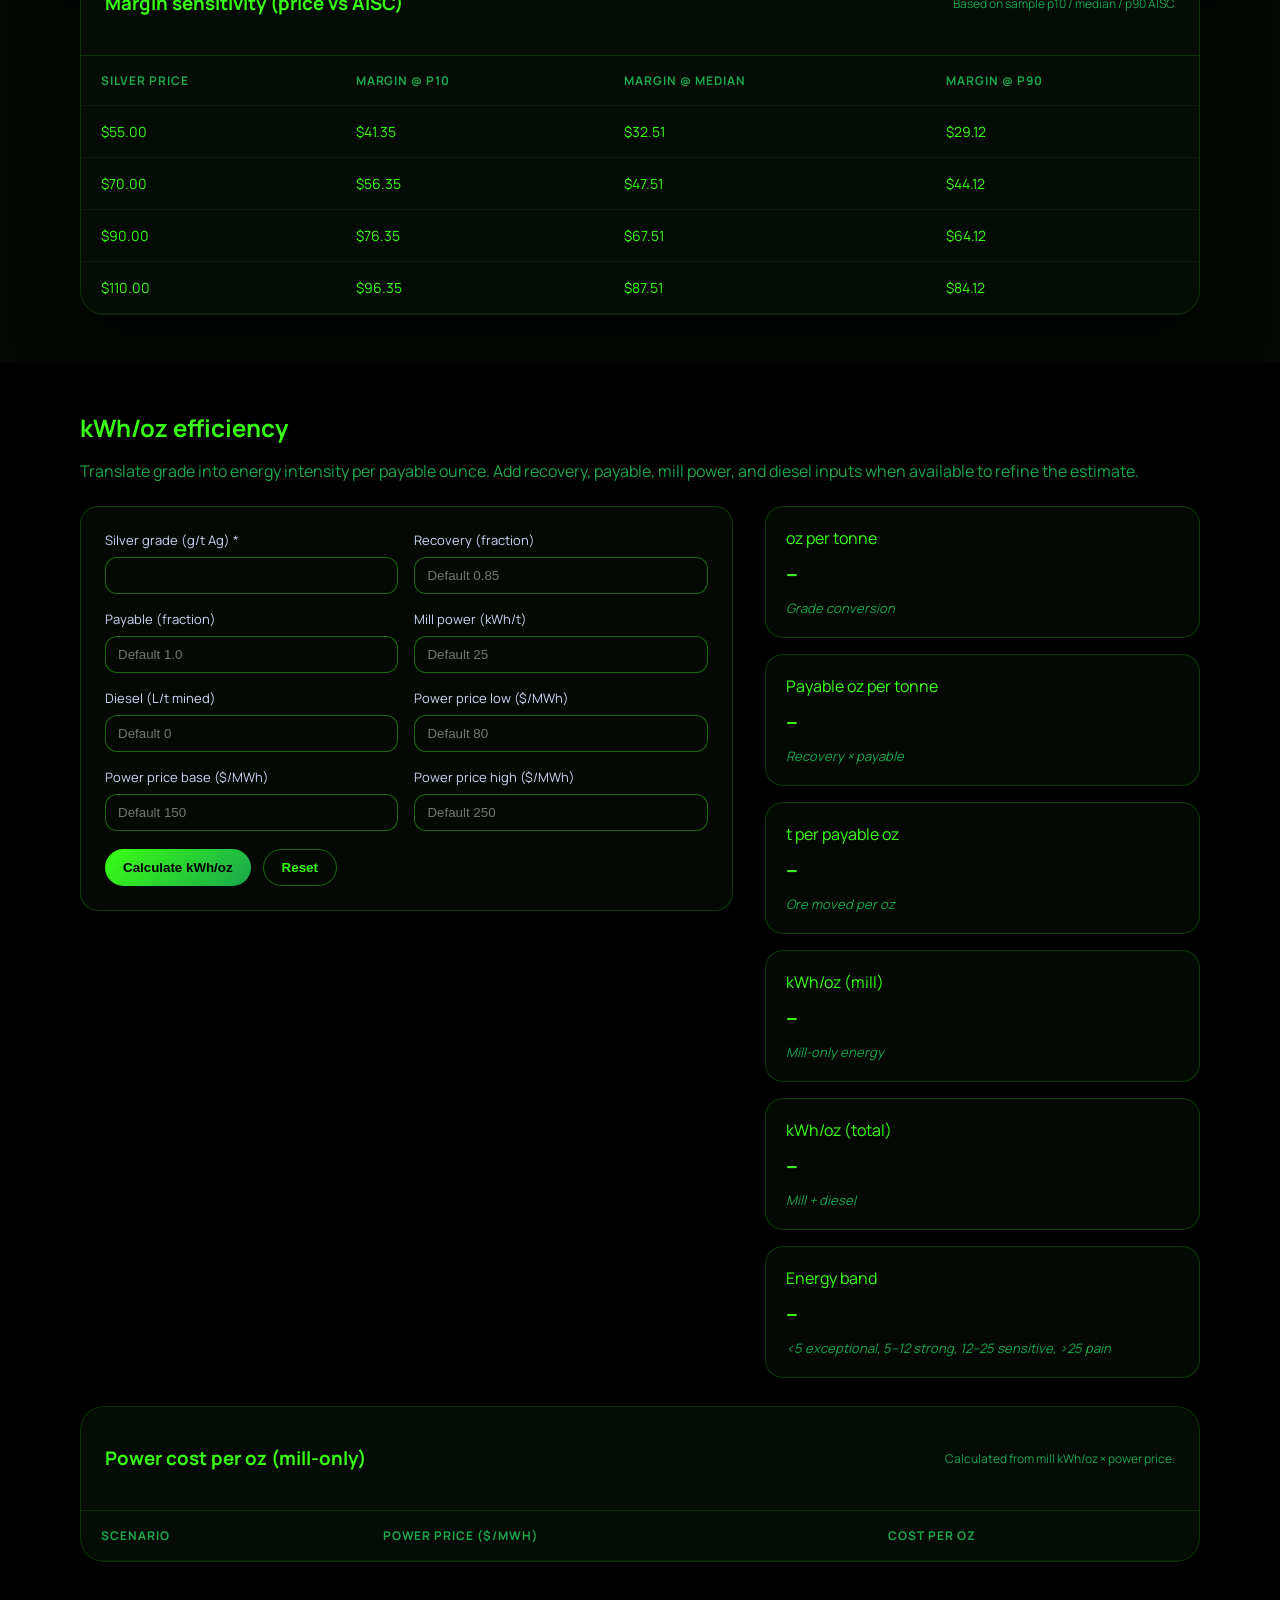
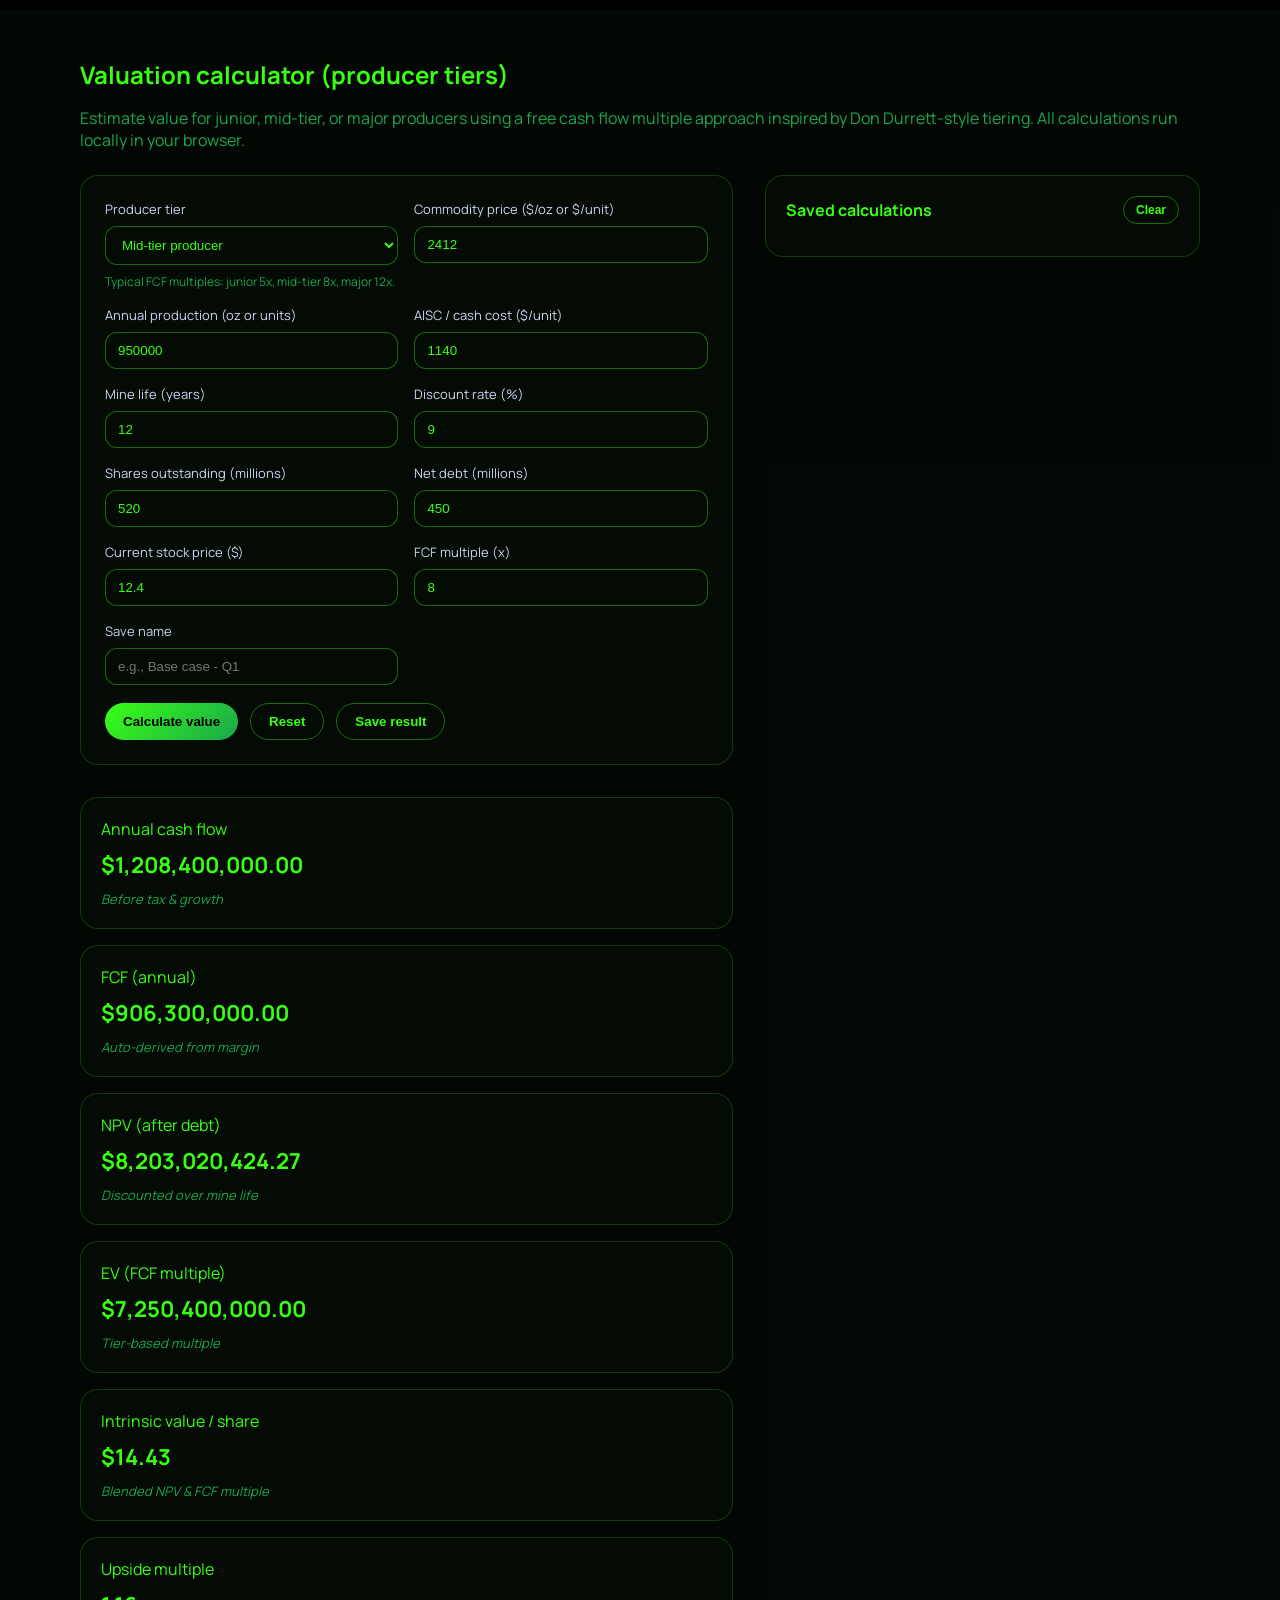
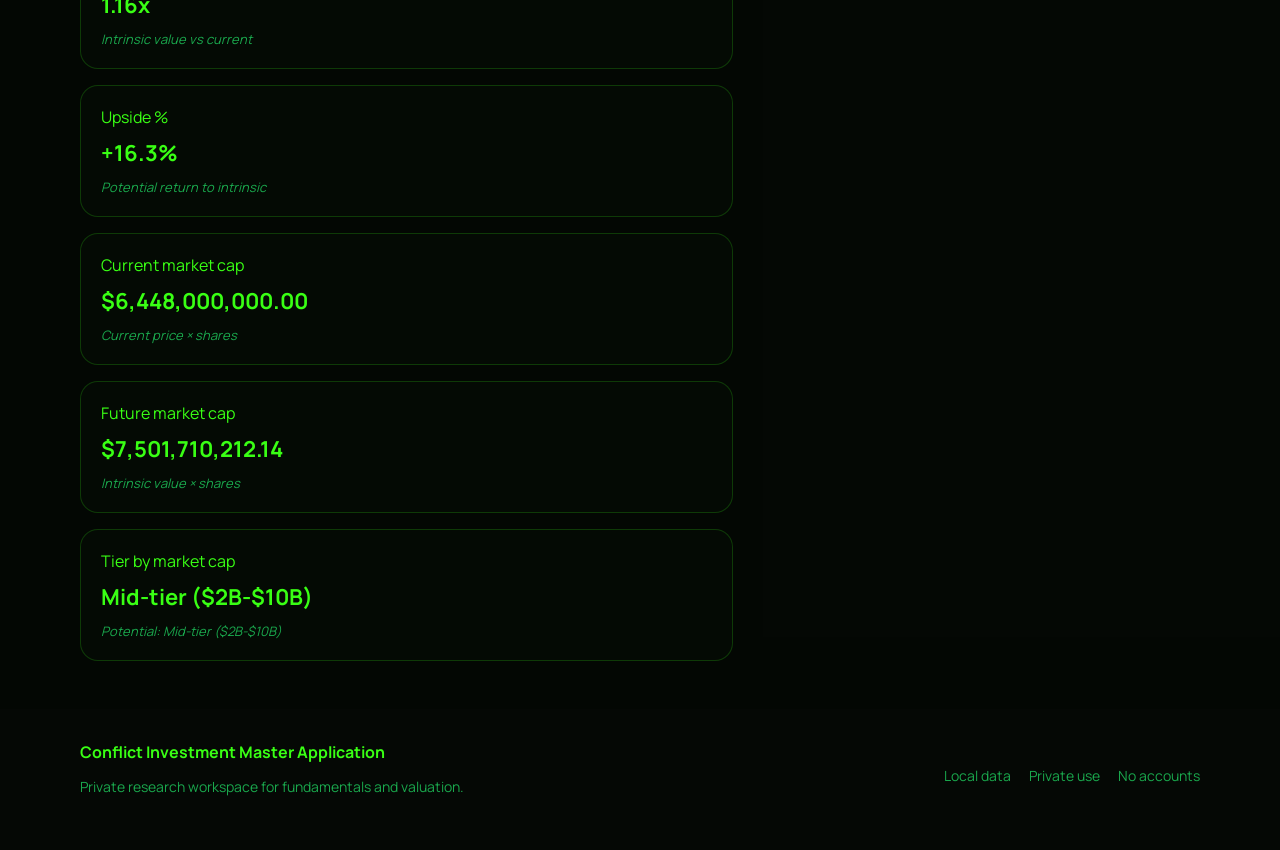
==== commit f62918bc: "Rename app header" ====
--- a/public/index.html
+++ b/public/index.html
@@ -3,7 +3,7 @@
   <head>
     <meta charset="UTF-8" />
     <meta name="viewport" content="width=device-width, initial-scale=1.0" />
-    <title>Commodities Toolkit</title>
+    <title>Conflict Investment Master Application</title>
     <link rel="stylesheet" href="styles.css" />
     <link rel="preconnect" href="https://fonts.googleapis.com" />
     <link rel="preconnect" href="https://fonts.gstatic.com" crossorigin />
@@ -18,7 +18,7 @@
         <div class="brand">
           <span class="brand-mark">CT</span>
           <div>
-            <div class="brand-name">Commodities Toolkit</div>
+            <div class="brand-name">Conflict Investment Master Application</div>
             <div class="brand-tag">Private fundamentals &amp; valuation workspace</div>
           </div>
         </div>
@@ -580,7 +580,7 @@
 
     <footer class="footer">
       <div>
-        <strong>Commodities Toolkit</strong>
+        <strong>Conflict Investment Master Application</strong>
         <p>Private research workspace for fundamentals and valuation.</p>
       </div>
       <div class="footer-links">
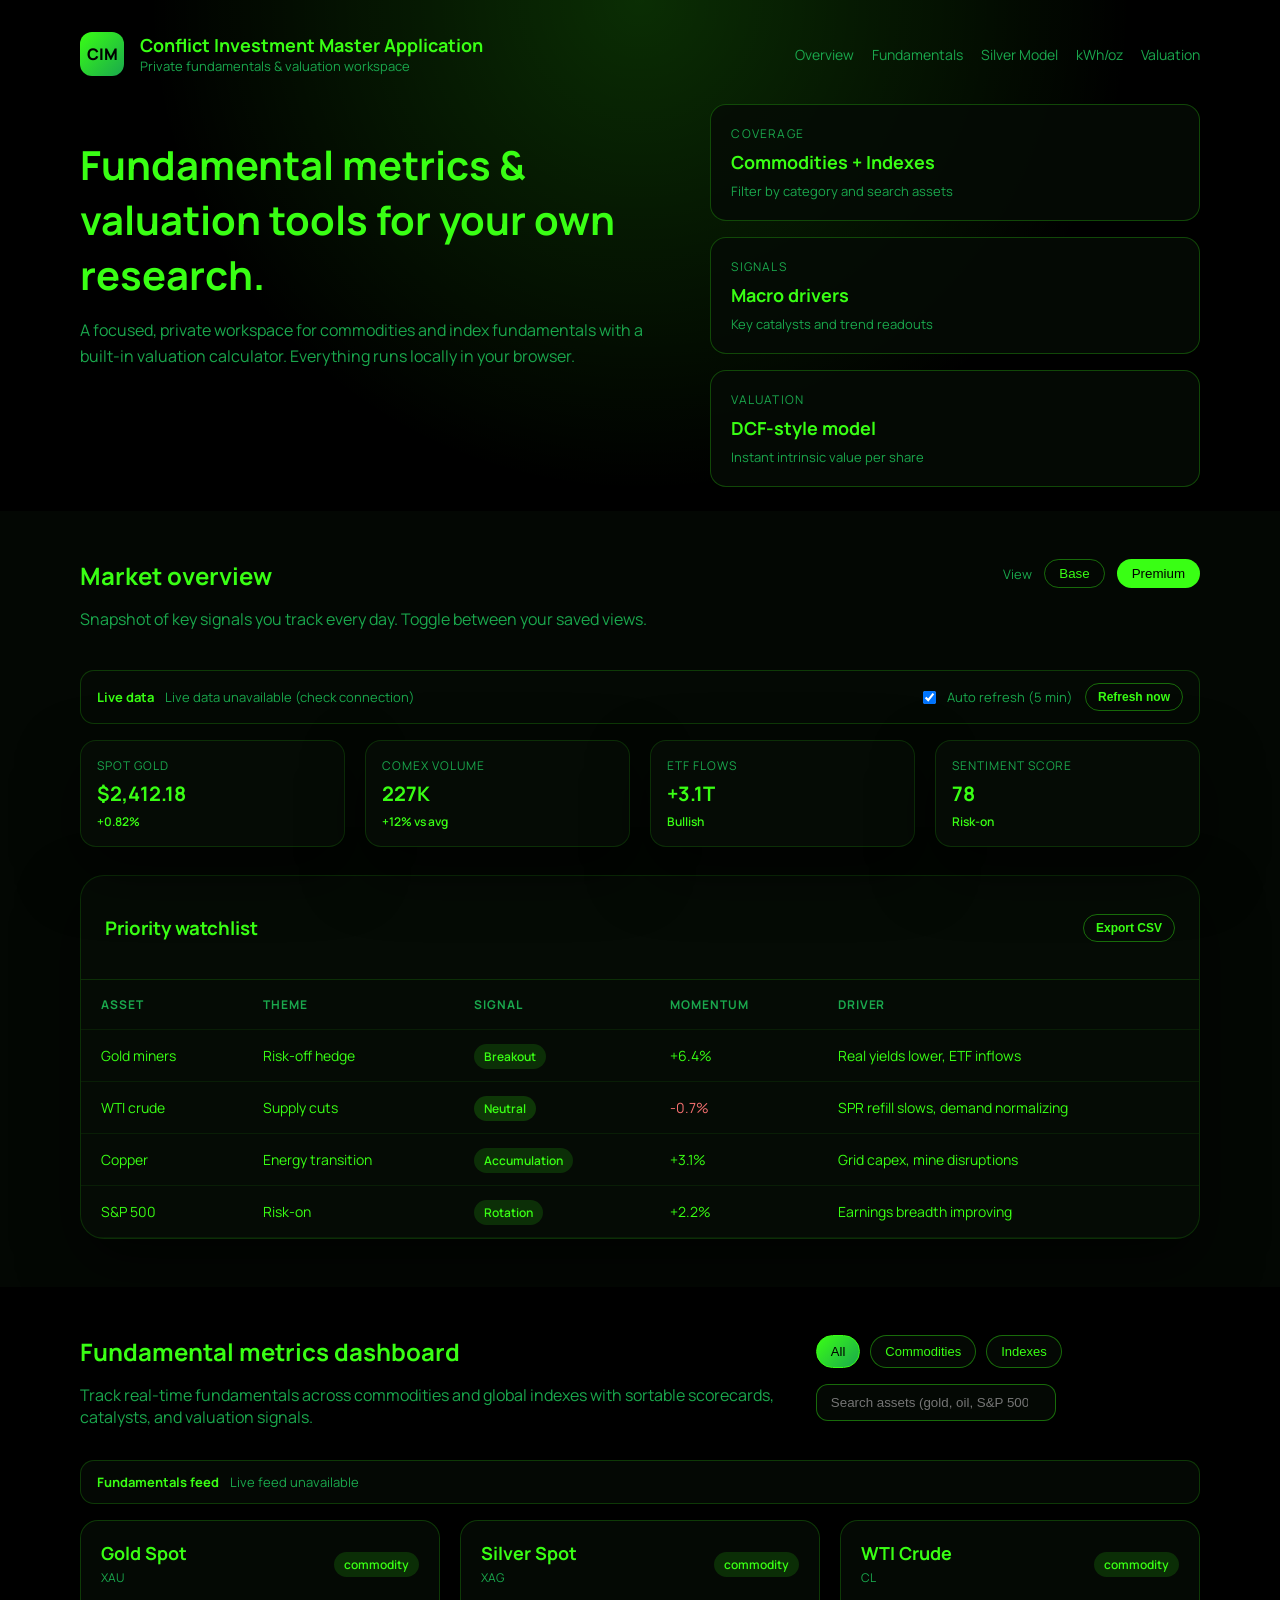
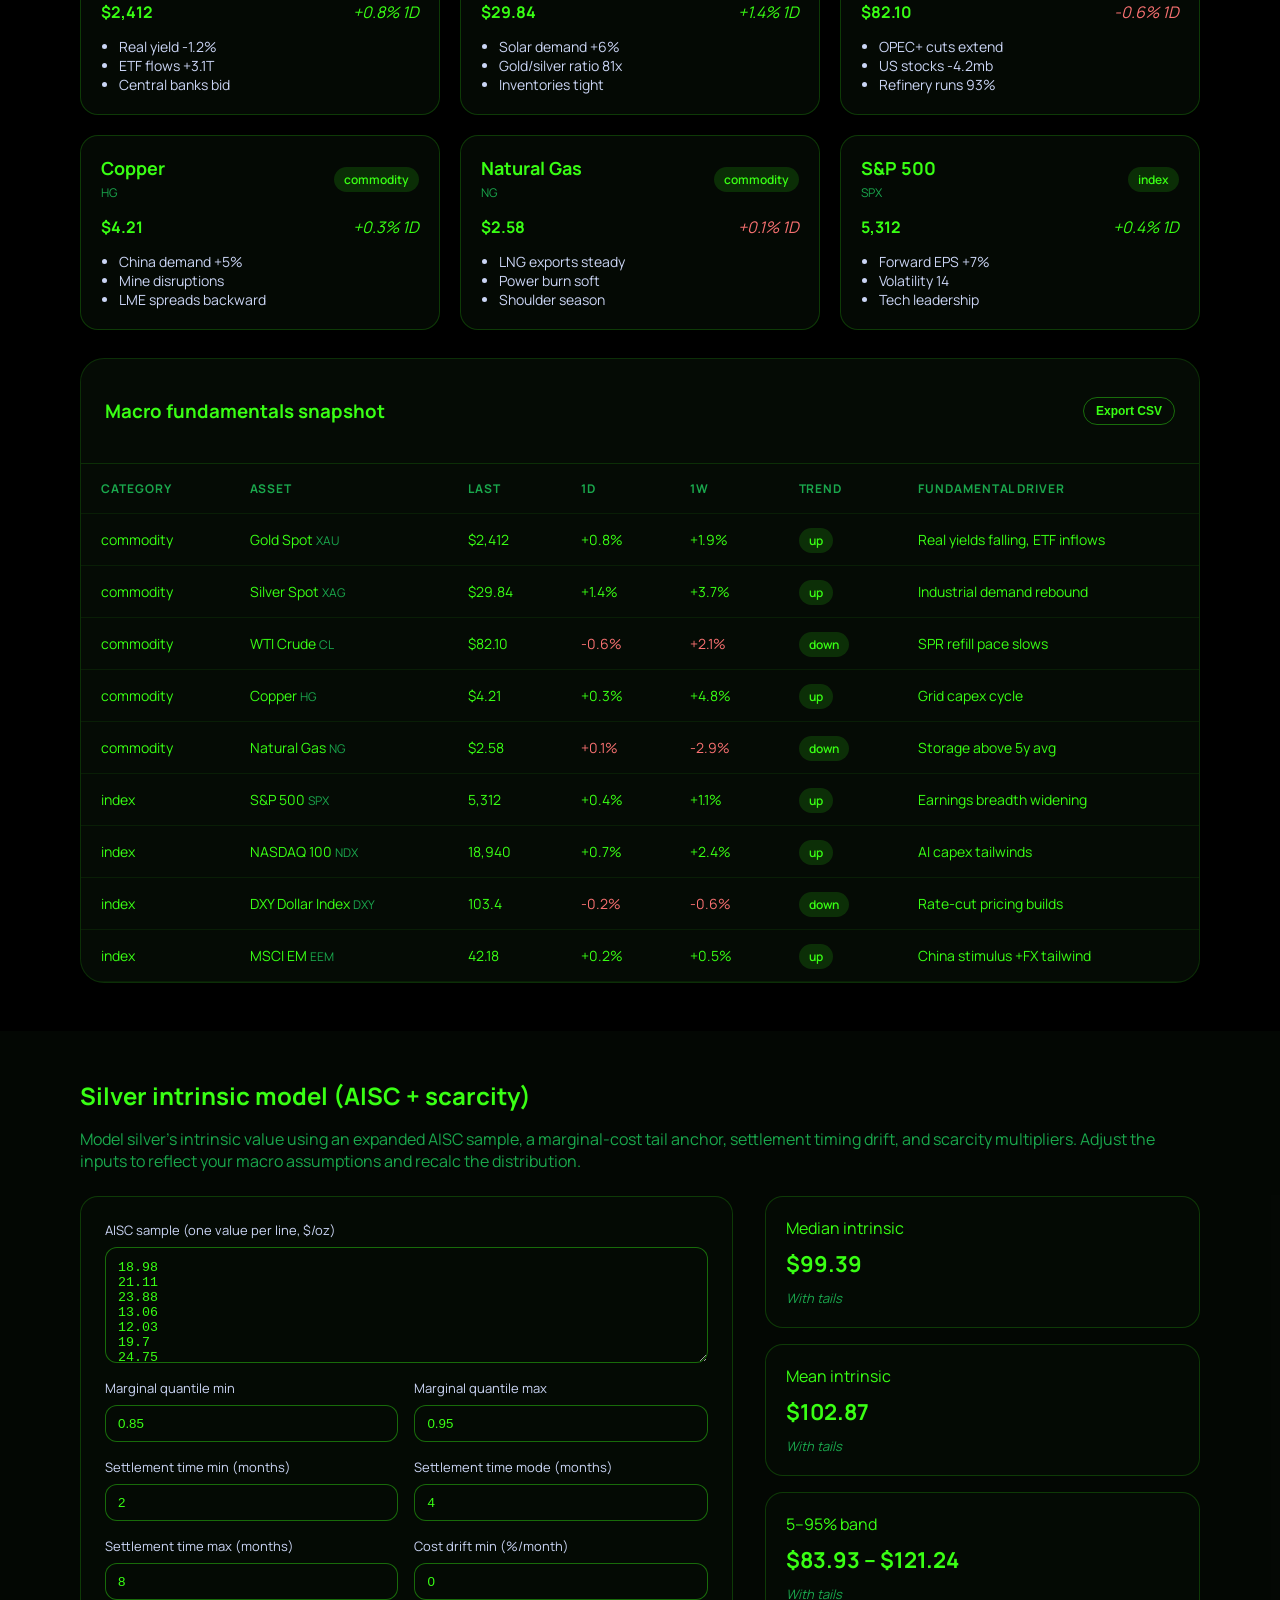
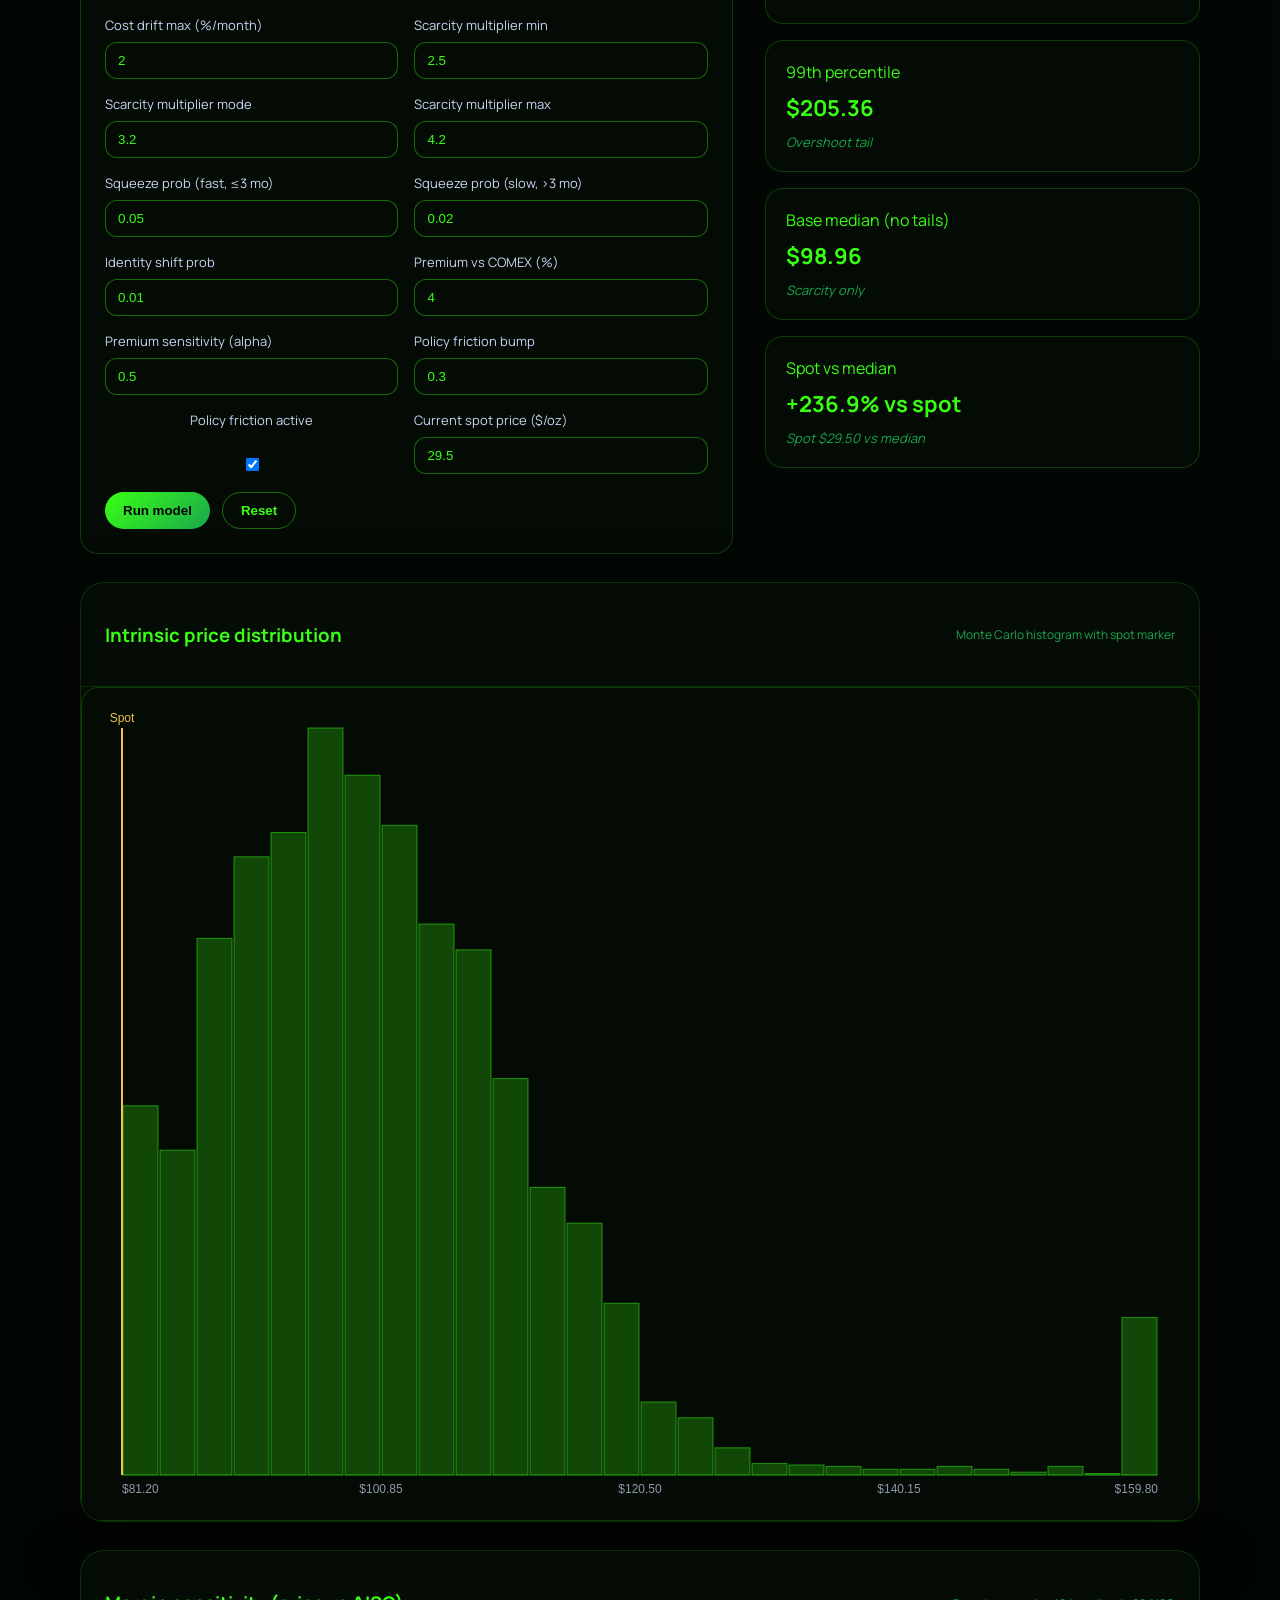
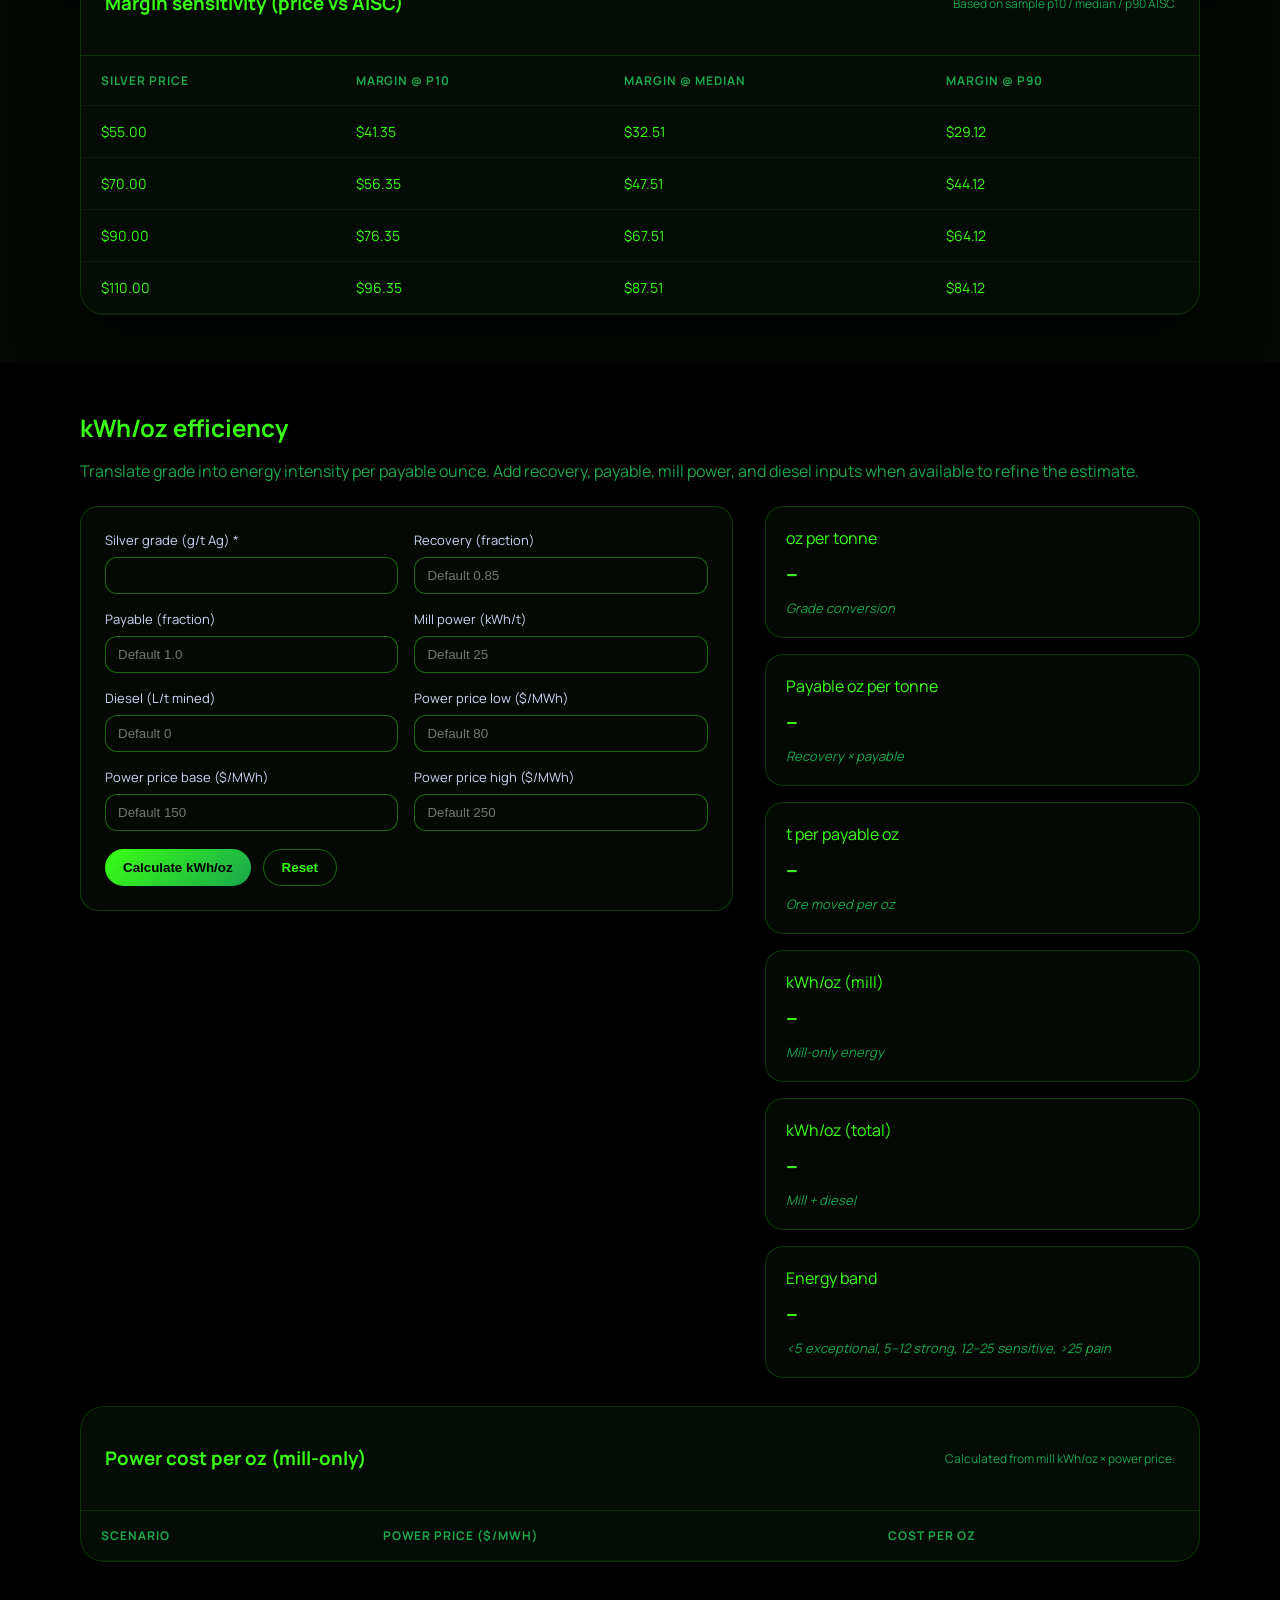
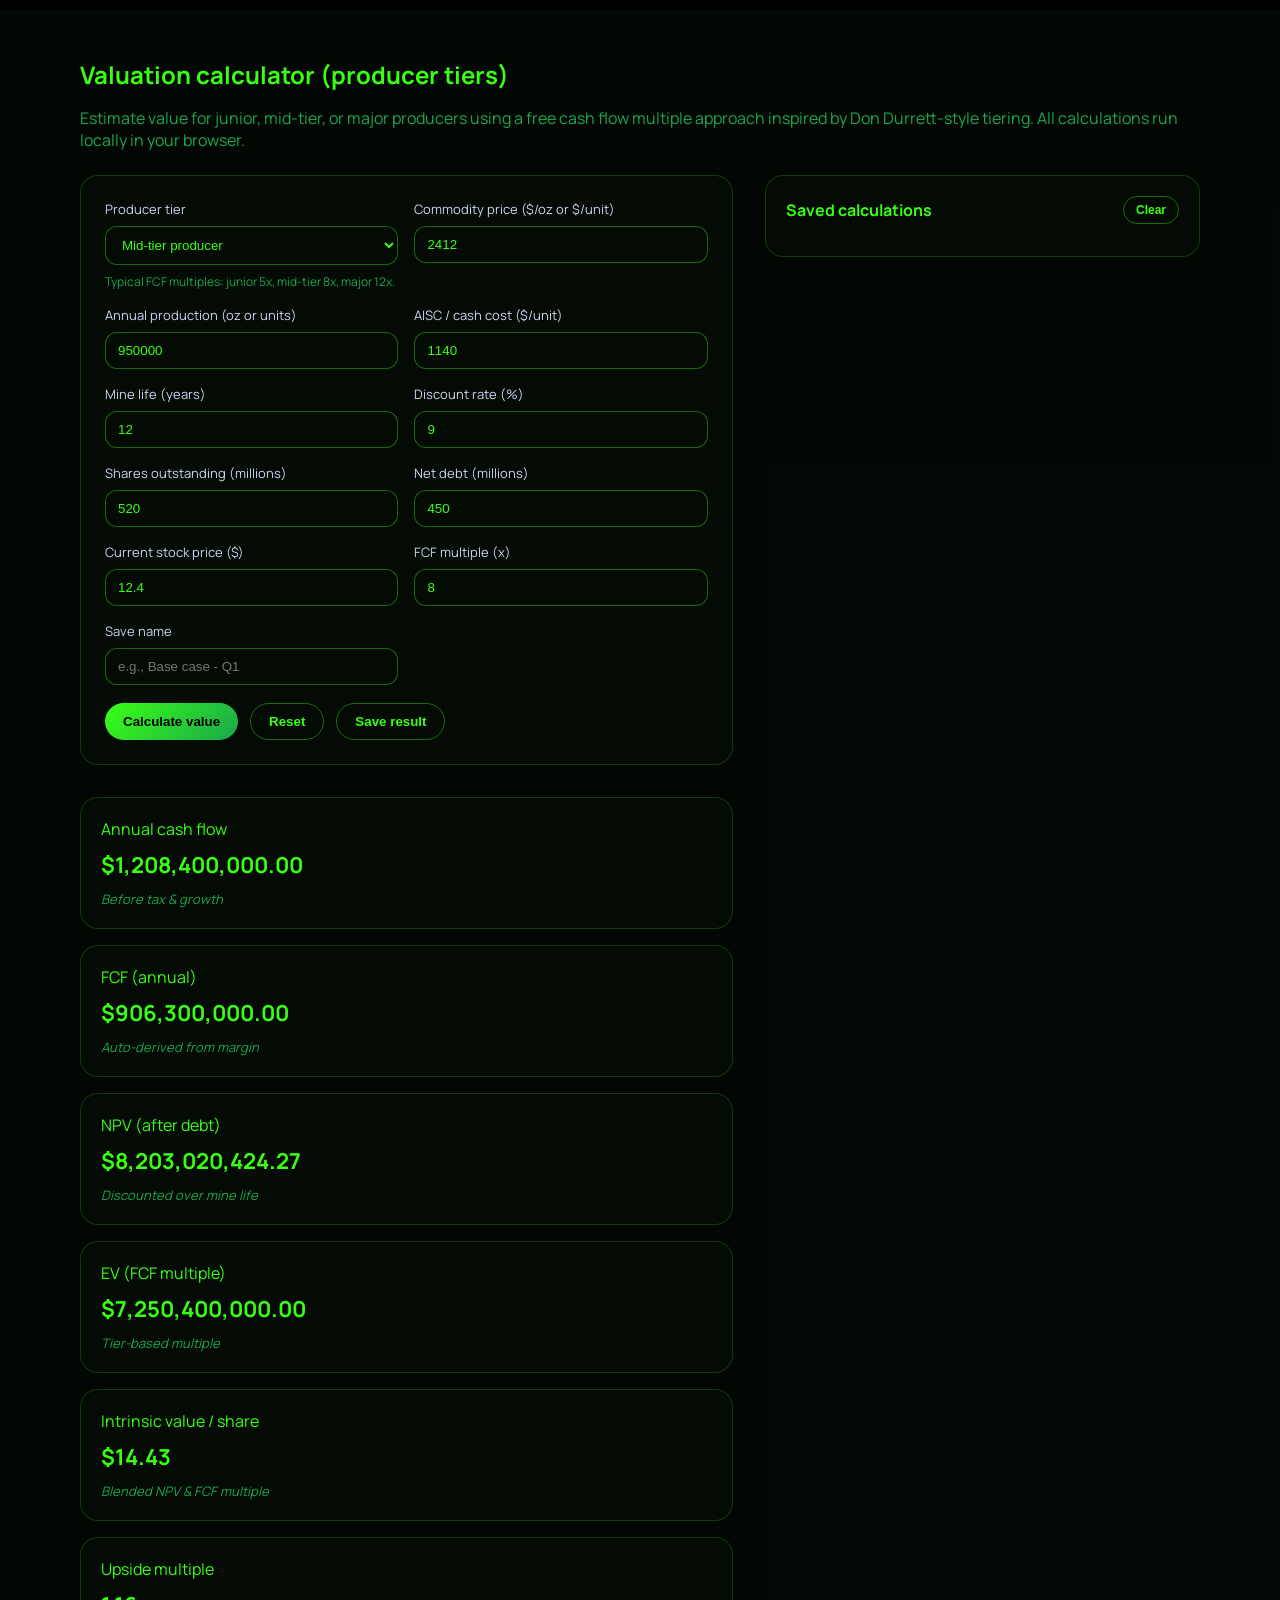
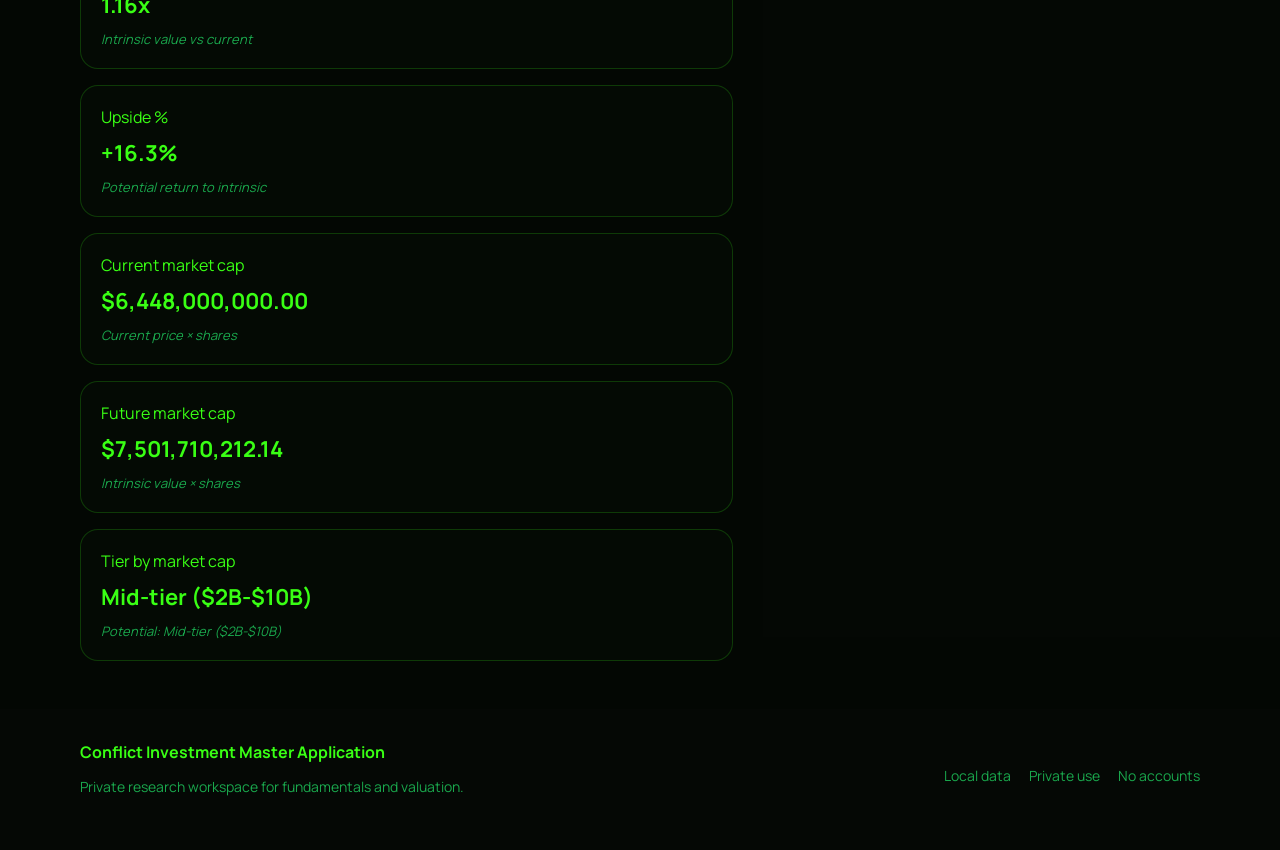
==== commit c94b0a10: "Update app brand mark" ====
--- a/public/index.html
+++ b/public/index.html
@@ -16,7 +16,7 @@
     <header class="app-header">
       <nav class="nav">
         <div class="brand">
-          <span class="brand-mark">CT</span>
+          <span class="brand-mark">CIM</span>
           <div>
             <div class="brand-name">Conflict Investment Master Application</div>
             <div class="brand-tag">Private fundamentals &amp; valuation workspace</div>
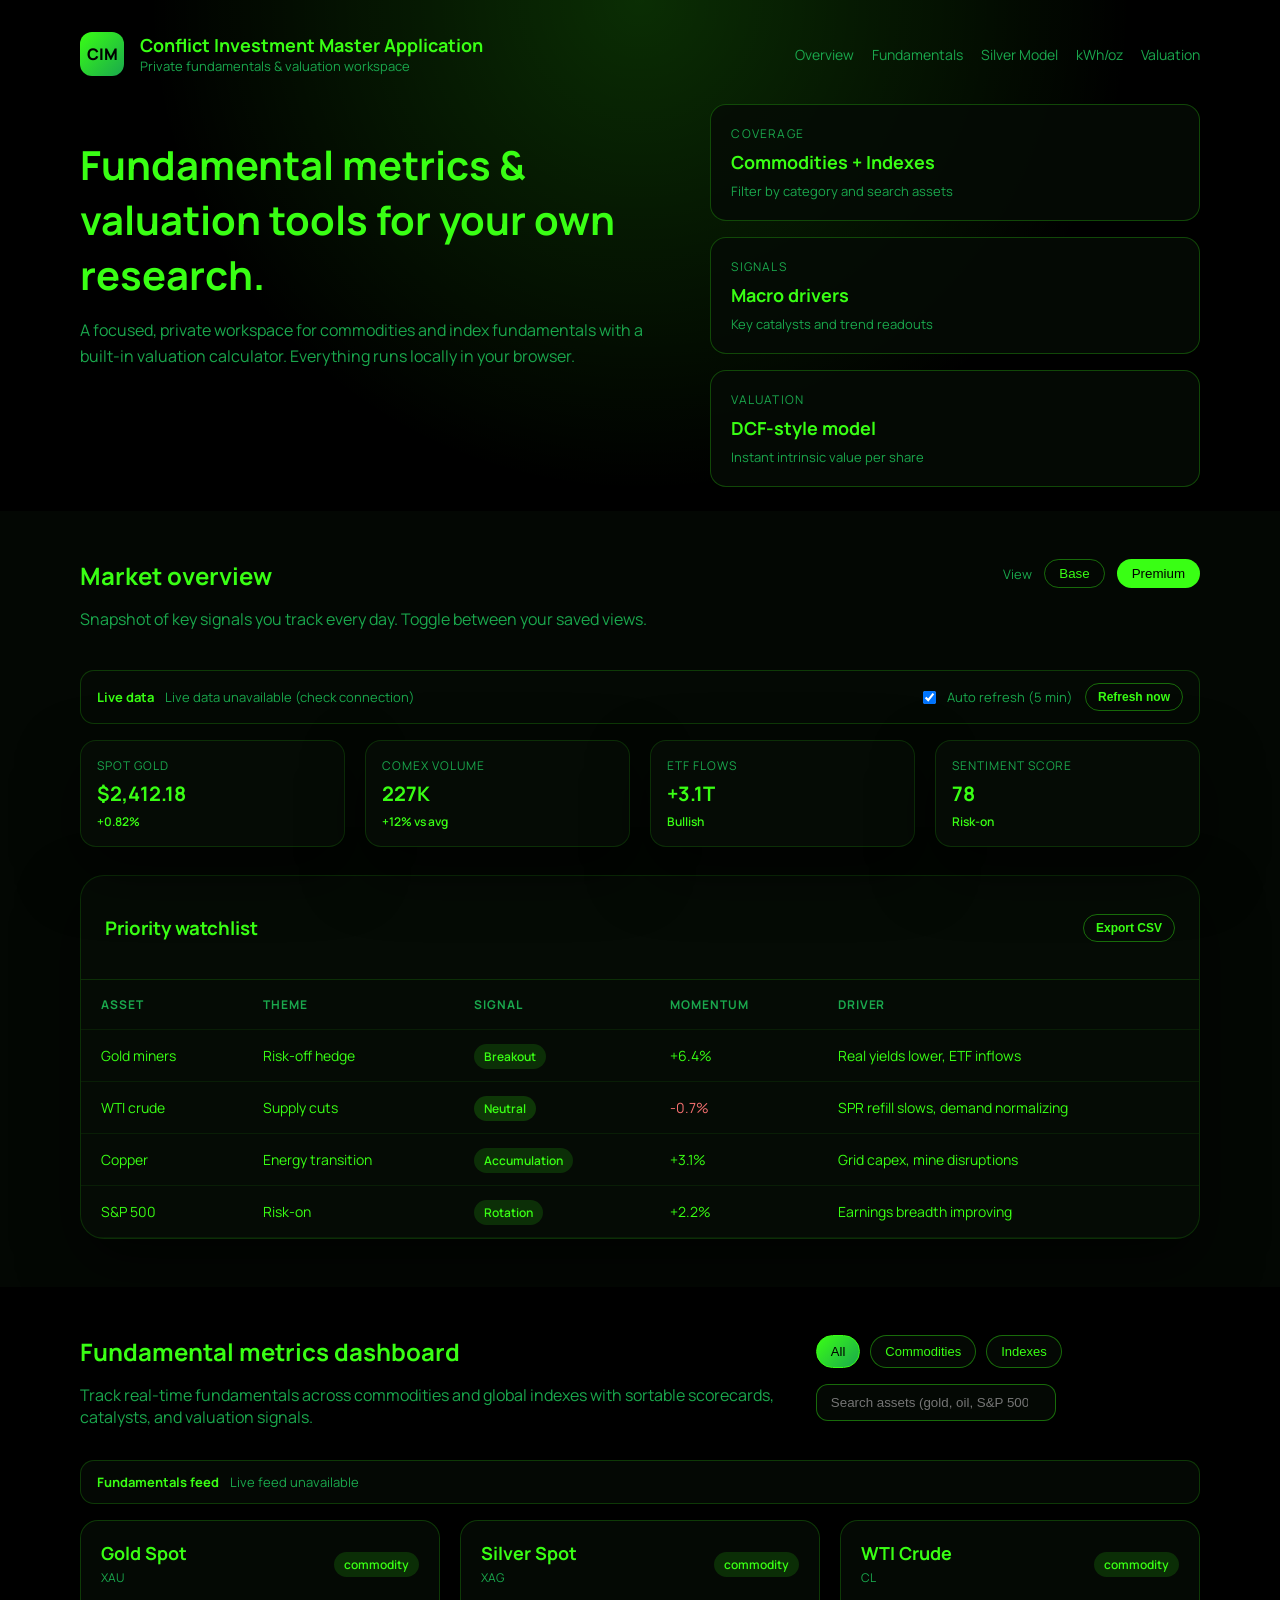
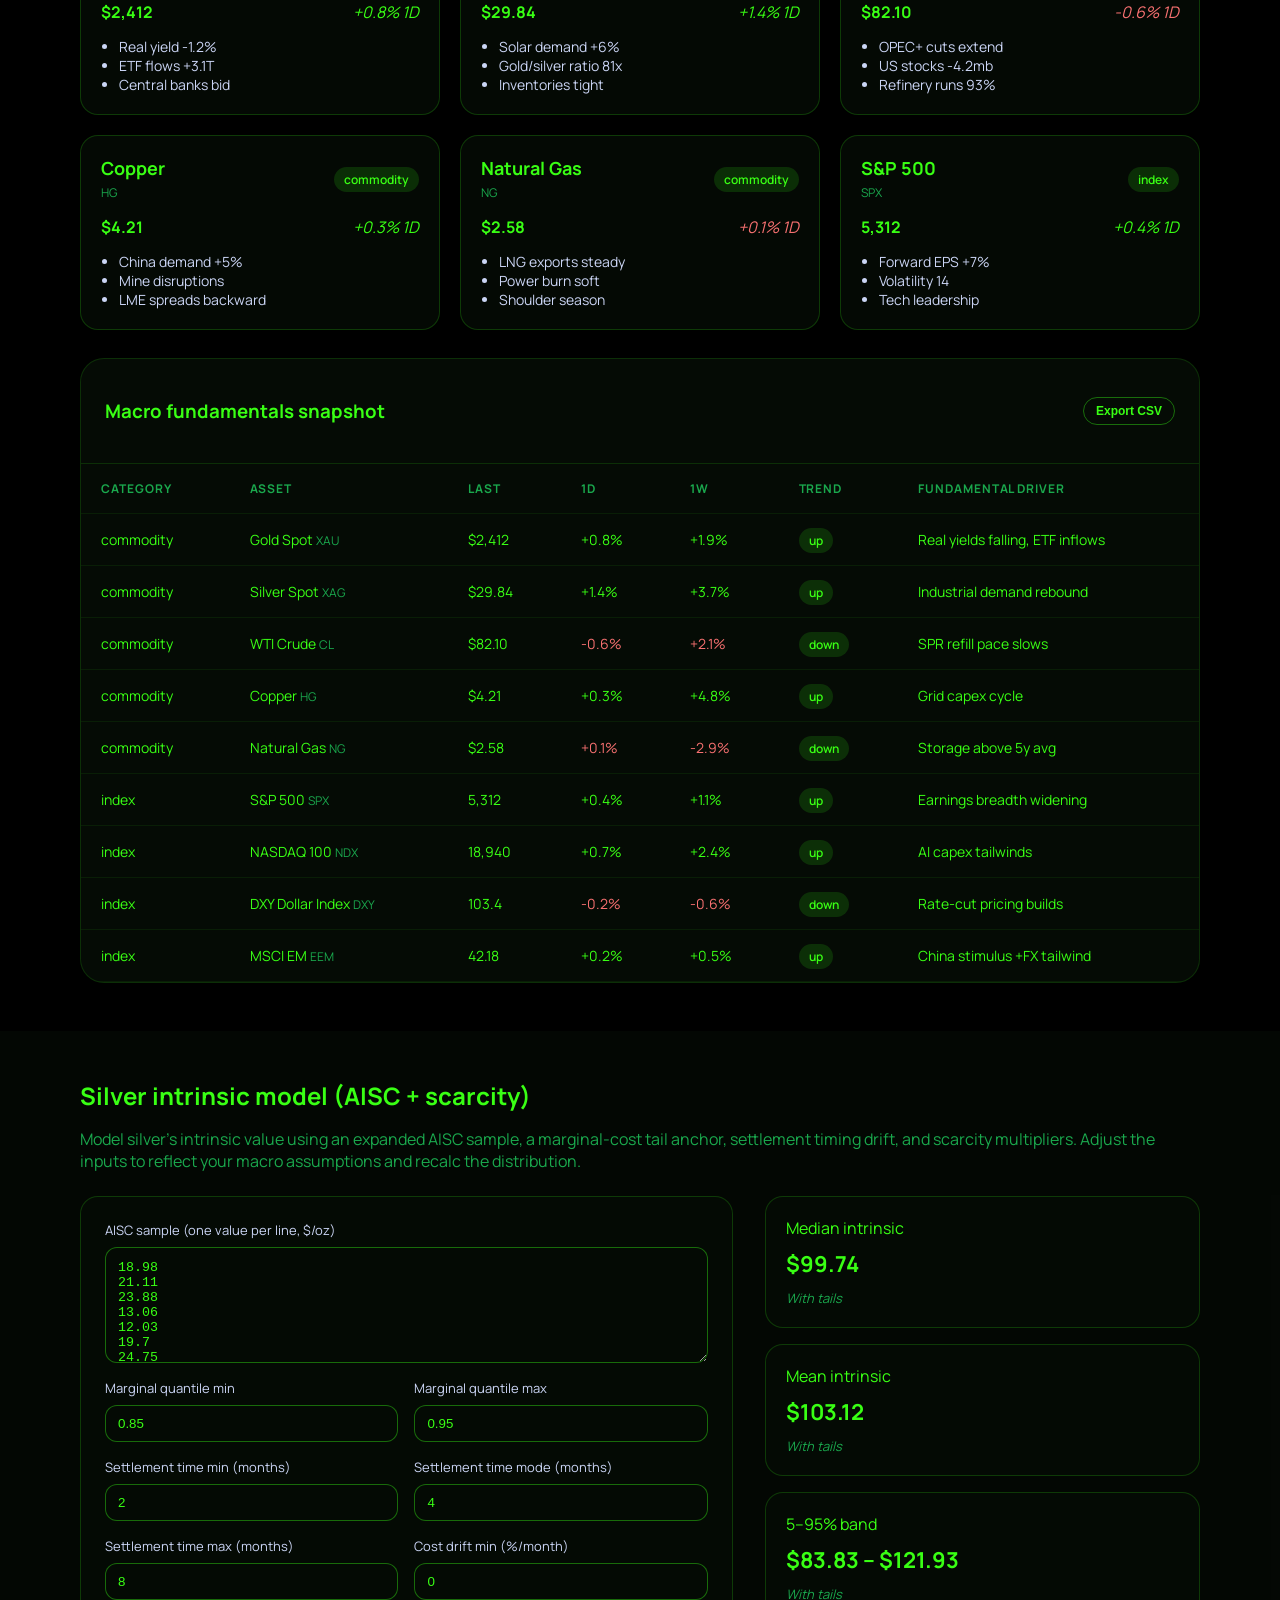
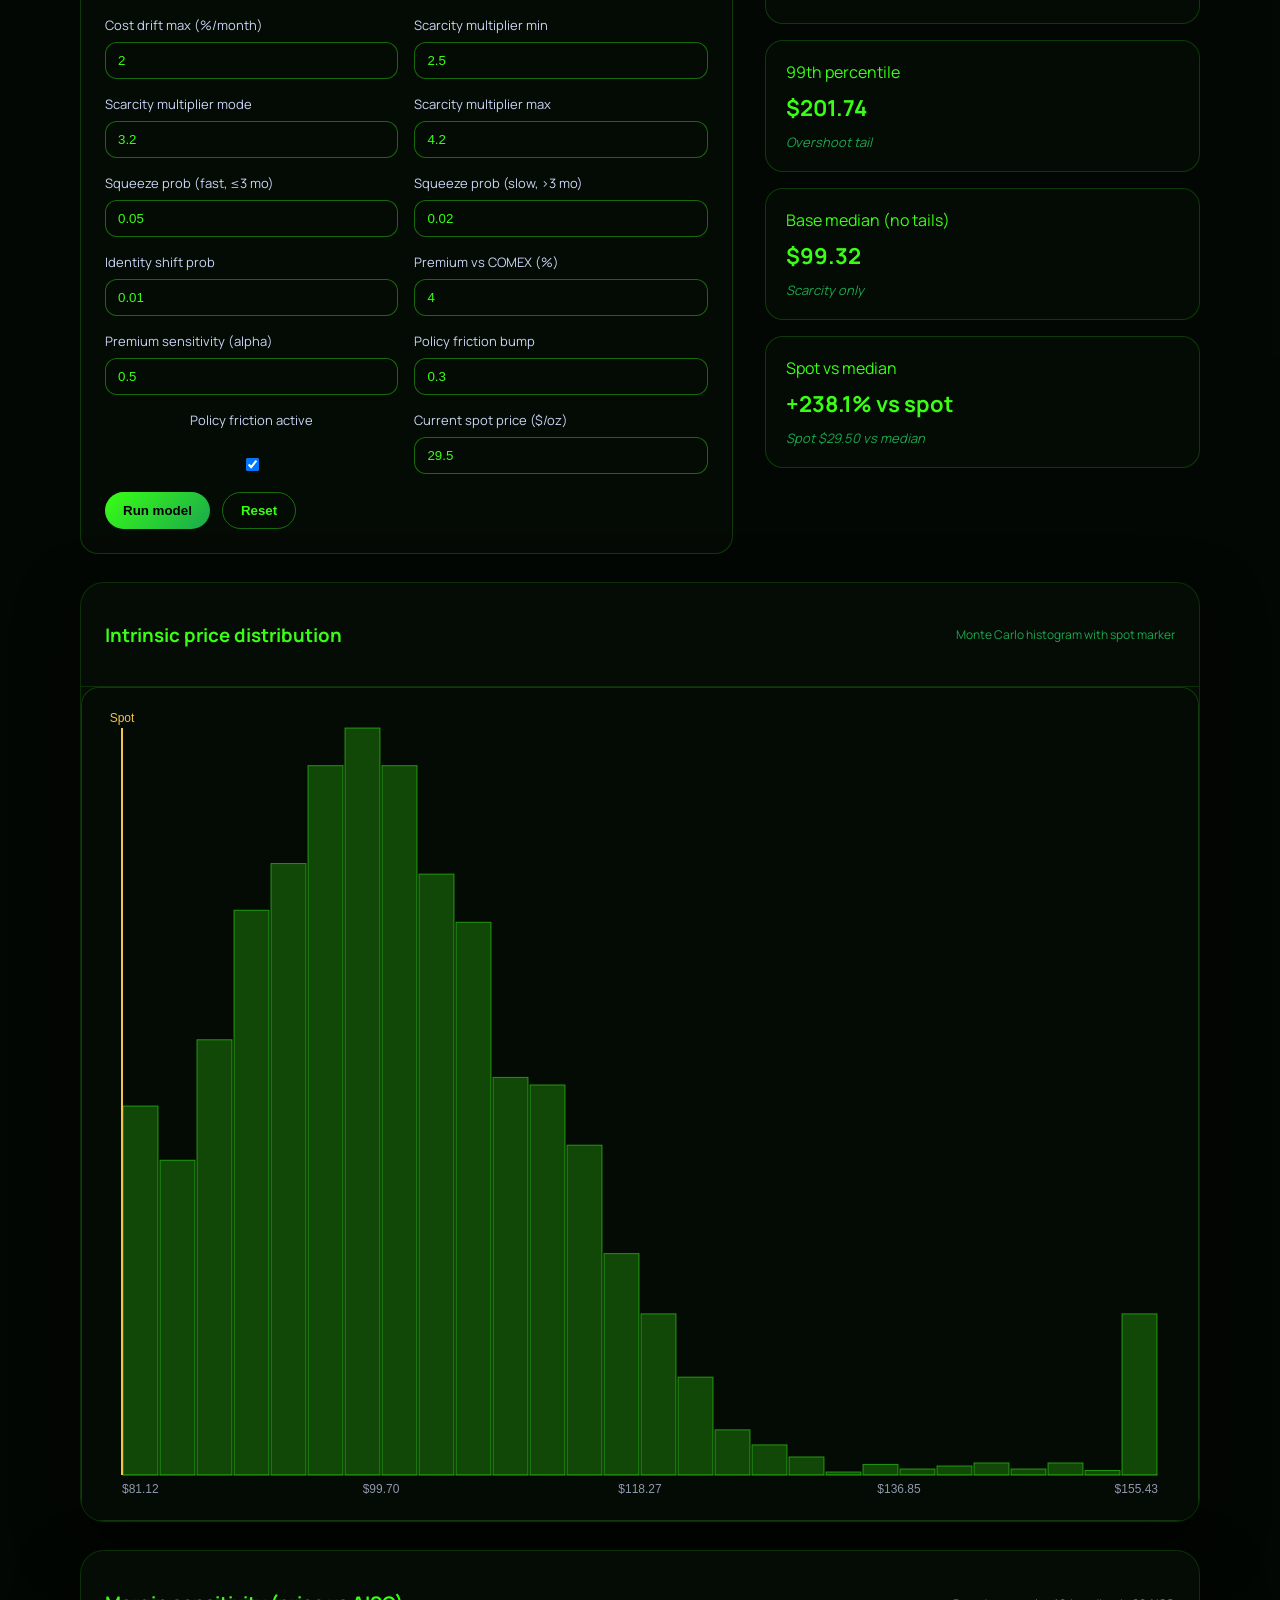
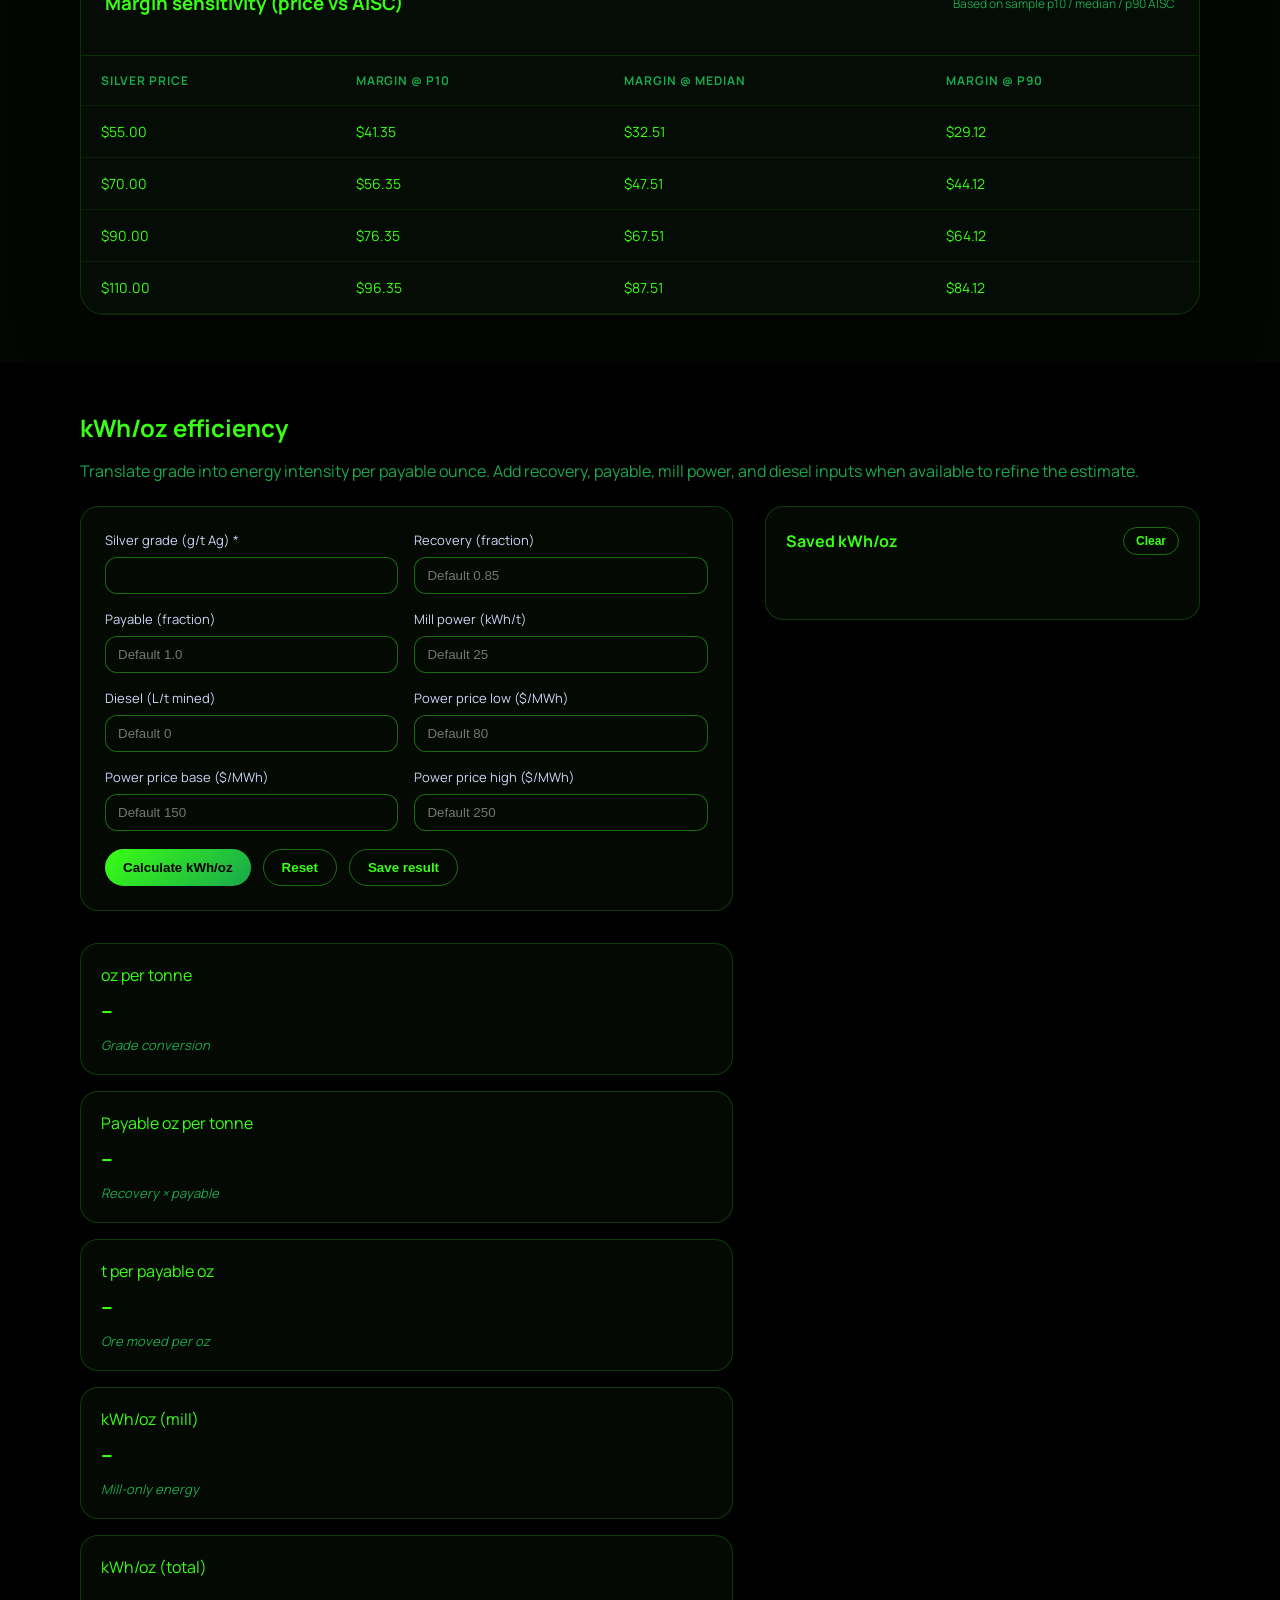
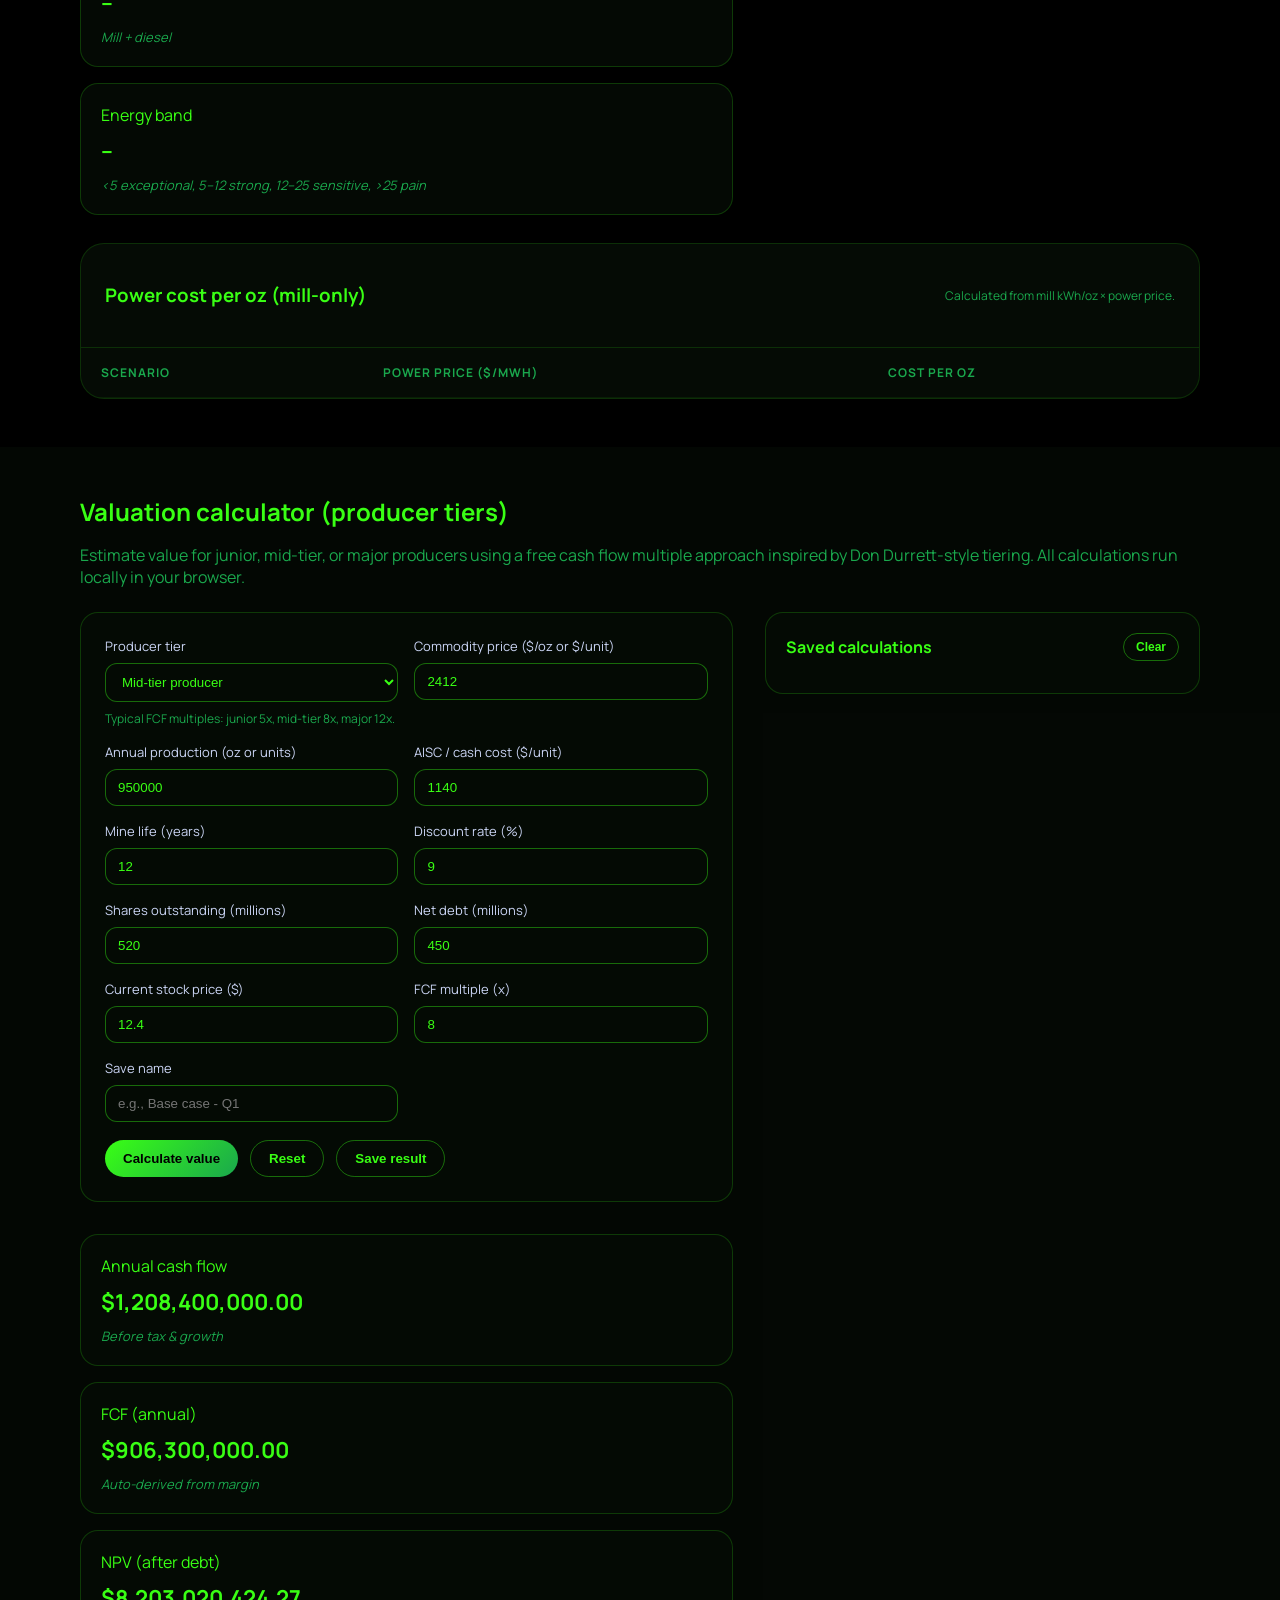
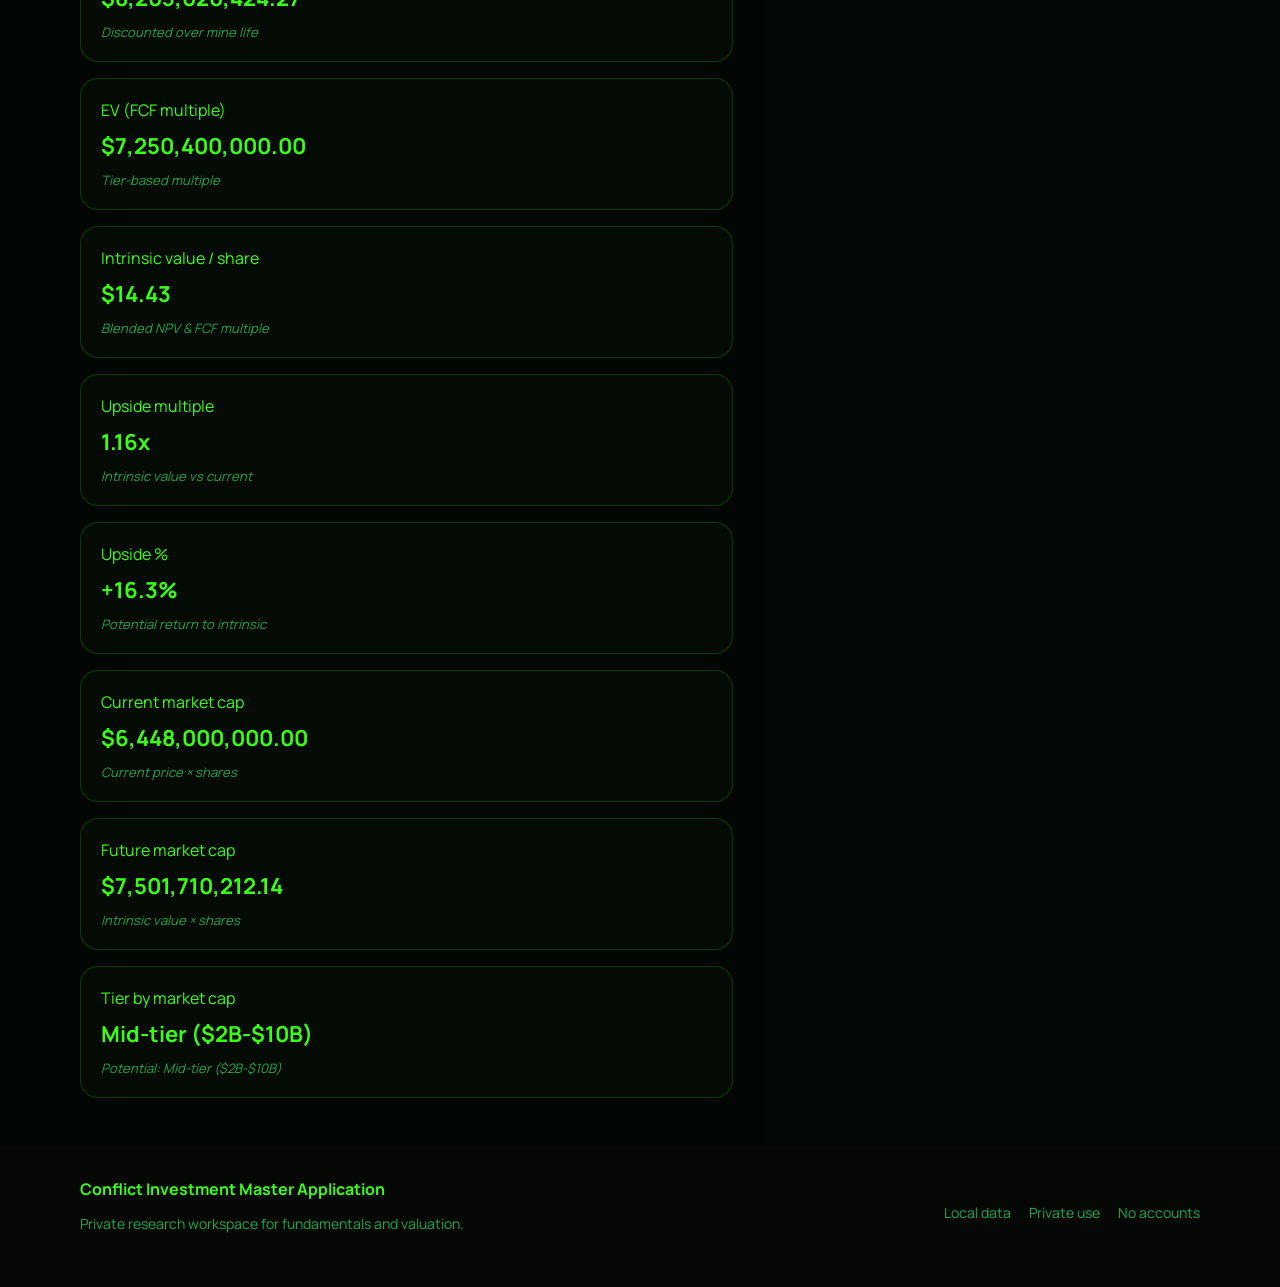
==== commit b681cd11: "Add kwh save results" ====
--- a/public/index.html
+++ b/public/index.html
@@ -389,8 +389,16 @@
             <div class="form-actions">
               <button class="btn" type="submit">Calculate kWh/oz</button>
               <button class="btn ghost" type="button" id="kwhReset">Reset</button>
+              <button class="btn ghost" type="button" id="kwhSave">Save result</button>
             </div>
           </form>
+          <div class="saved-results">
+            <div class="saved-header">
+              <h3>Saved kWh/oz</h3>
+              <button class="btn ghost small" type="button" id="kwhClearSaved">Clear</button>
+            </div>
+            <ul id="kwhSavedList"></ul>
+          </div>
           <div class="calc-results" id="kwhResults">
             <div class="calc-card">
               <span>oz per tonne</span>
